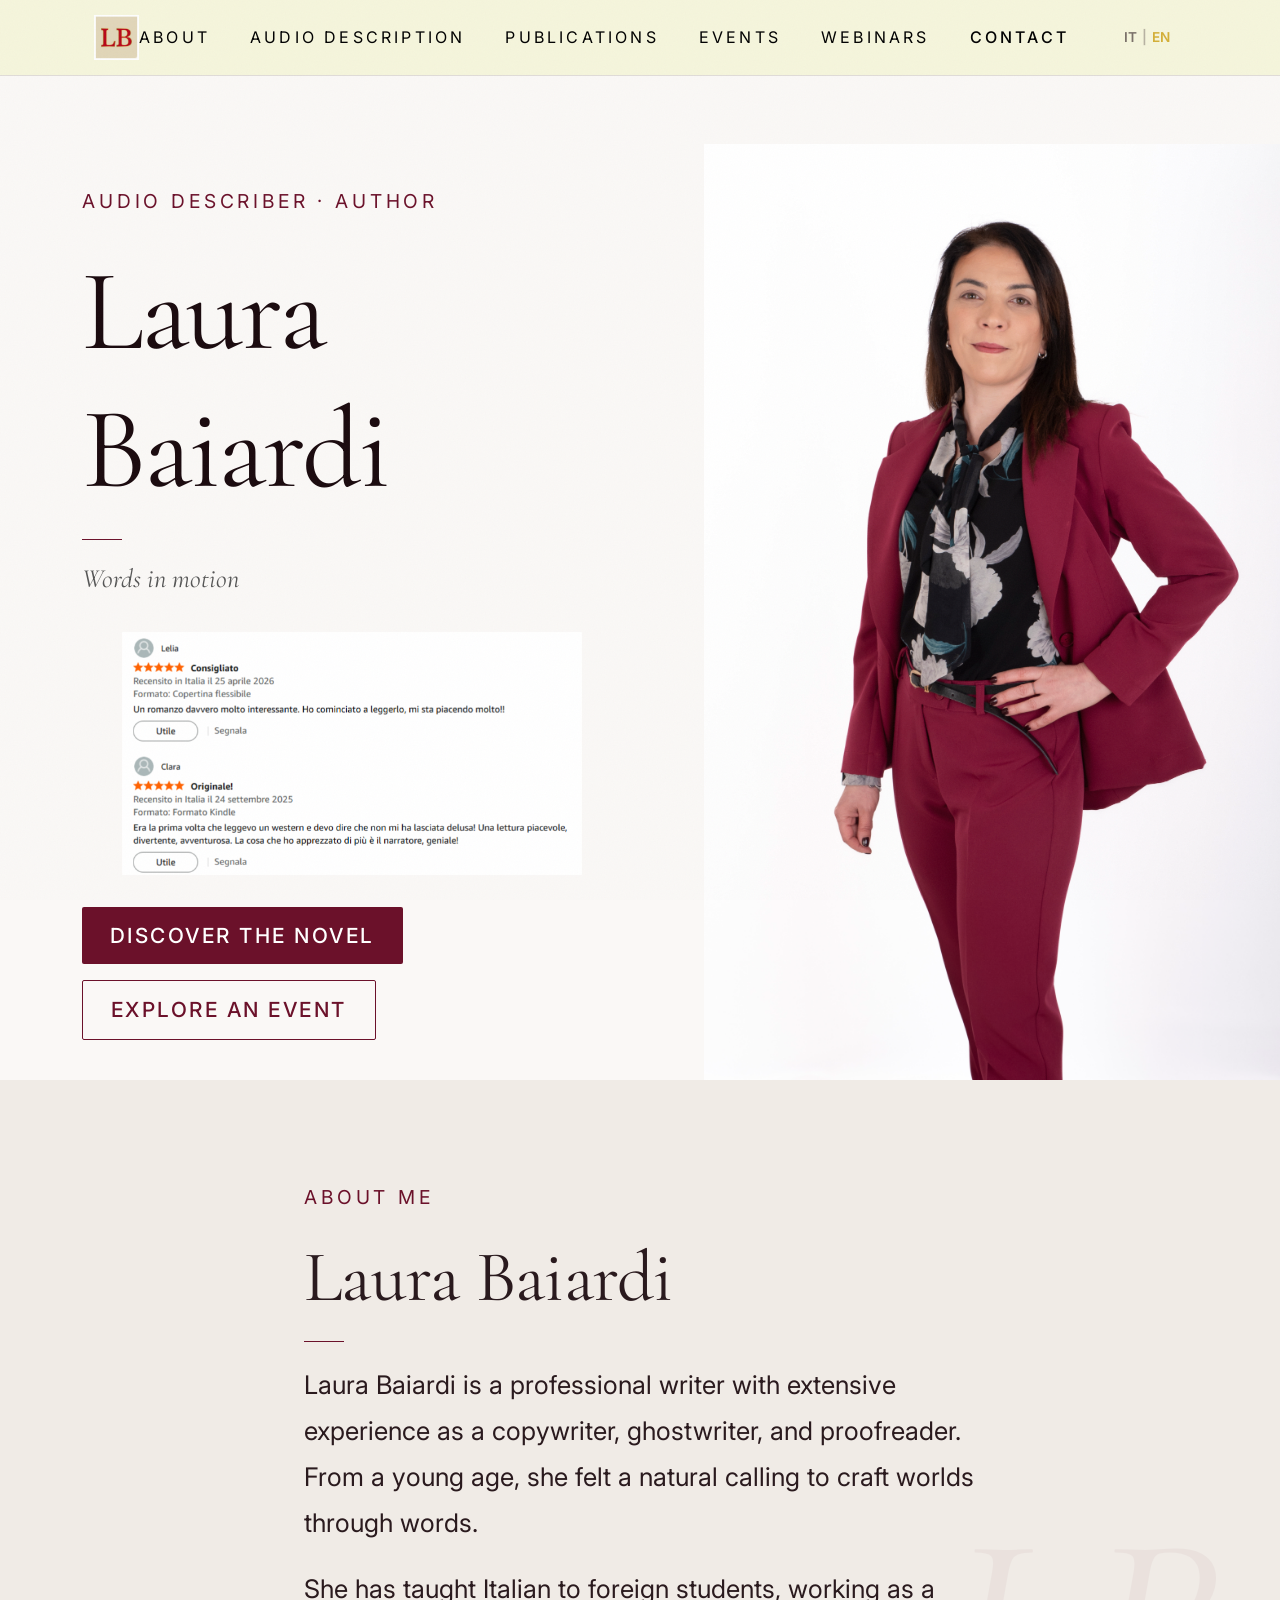
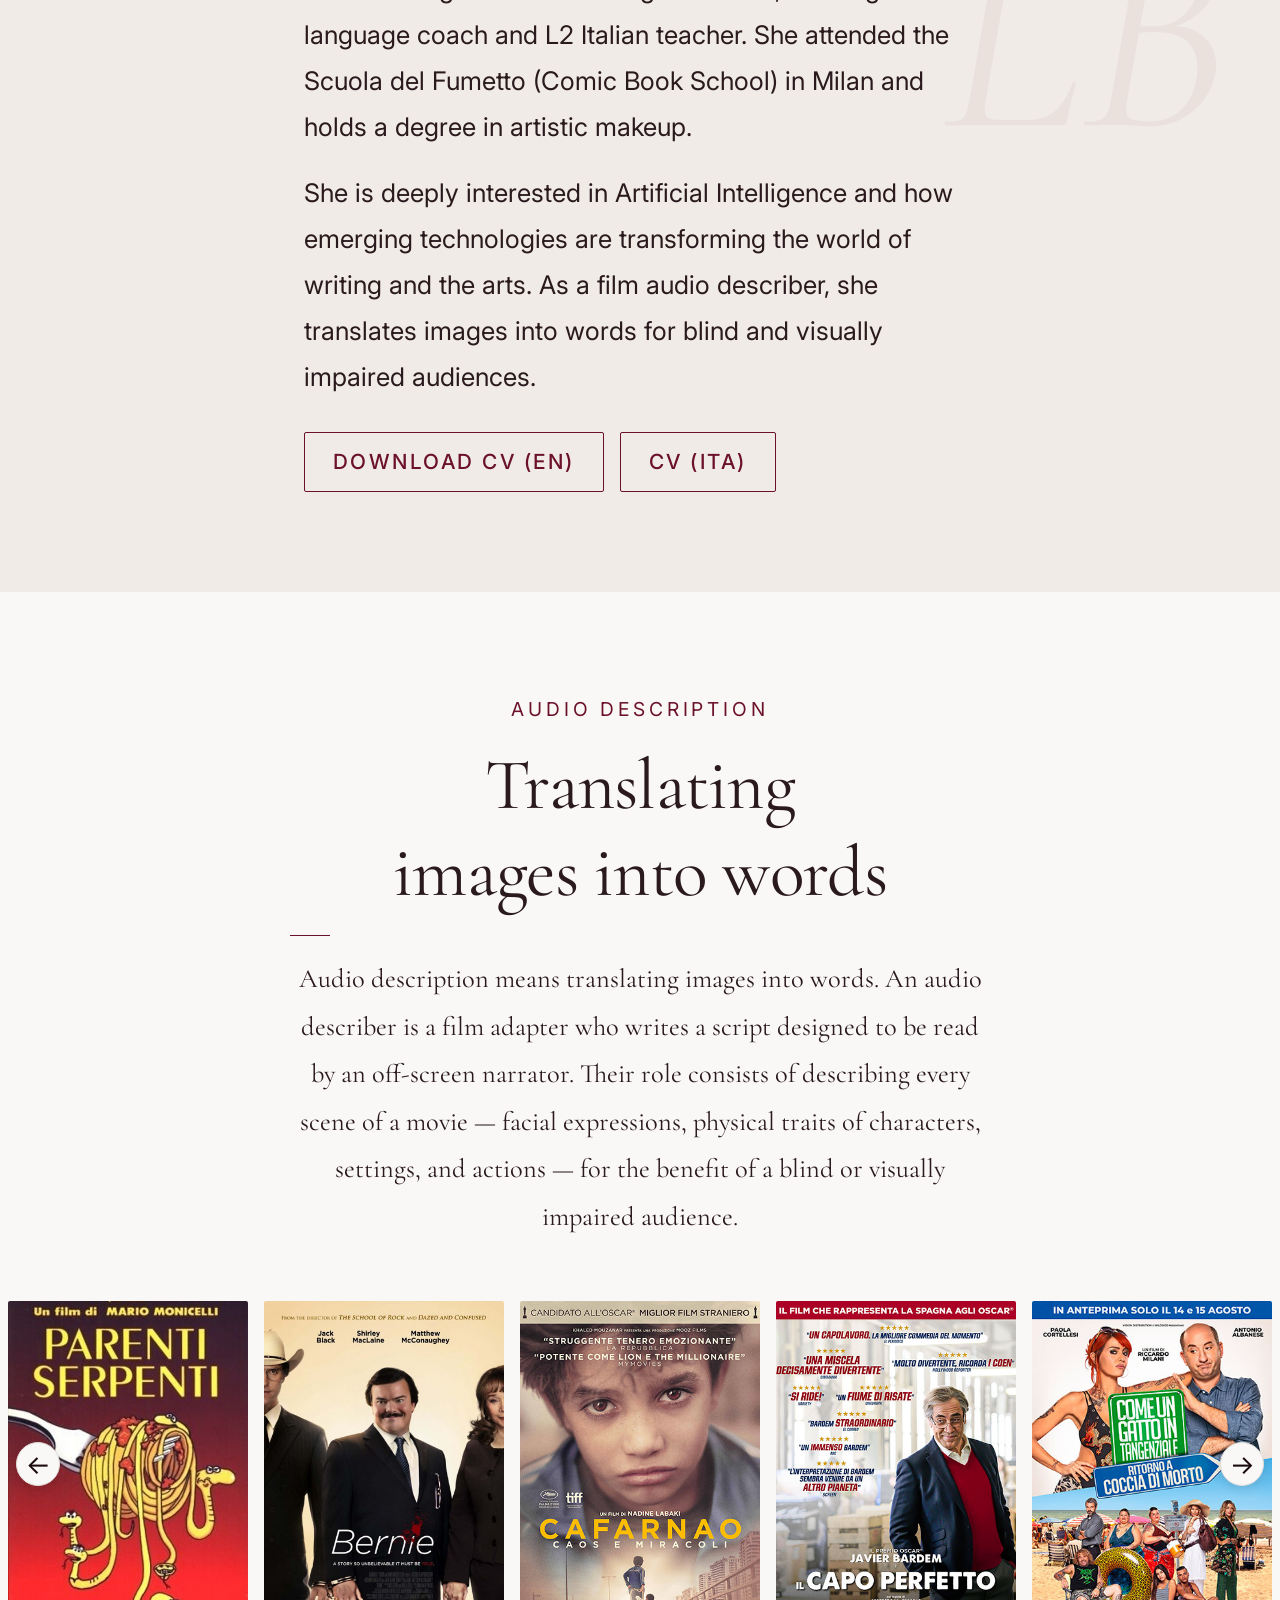
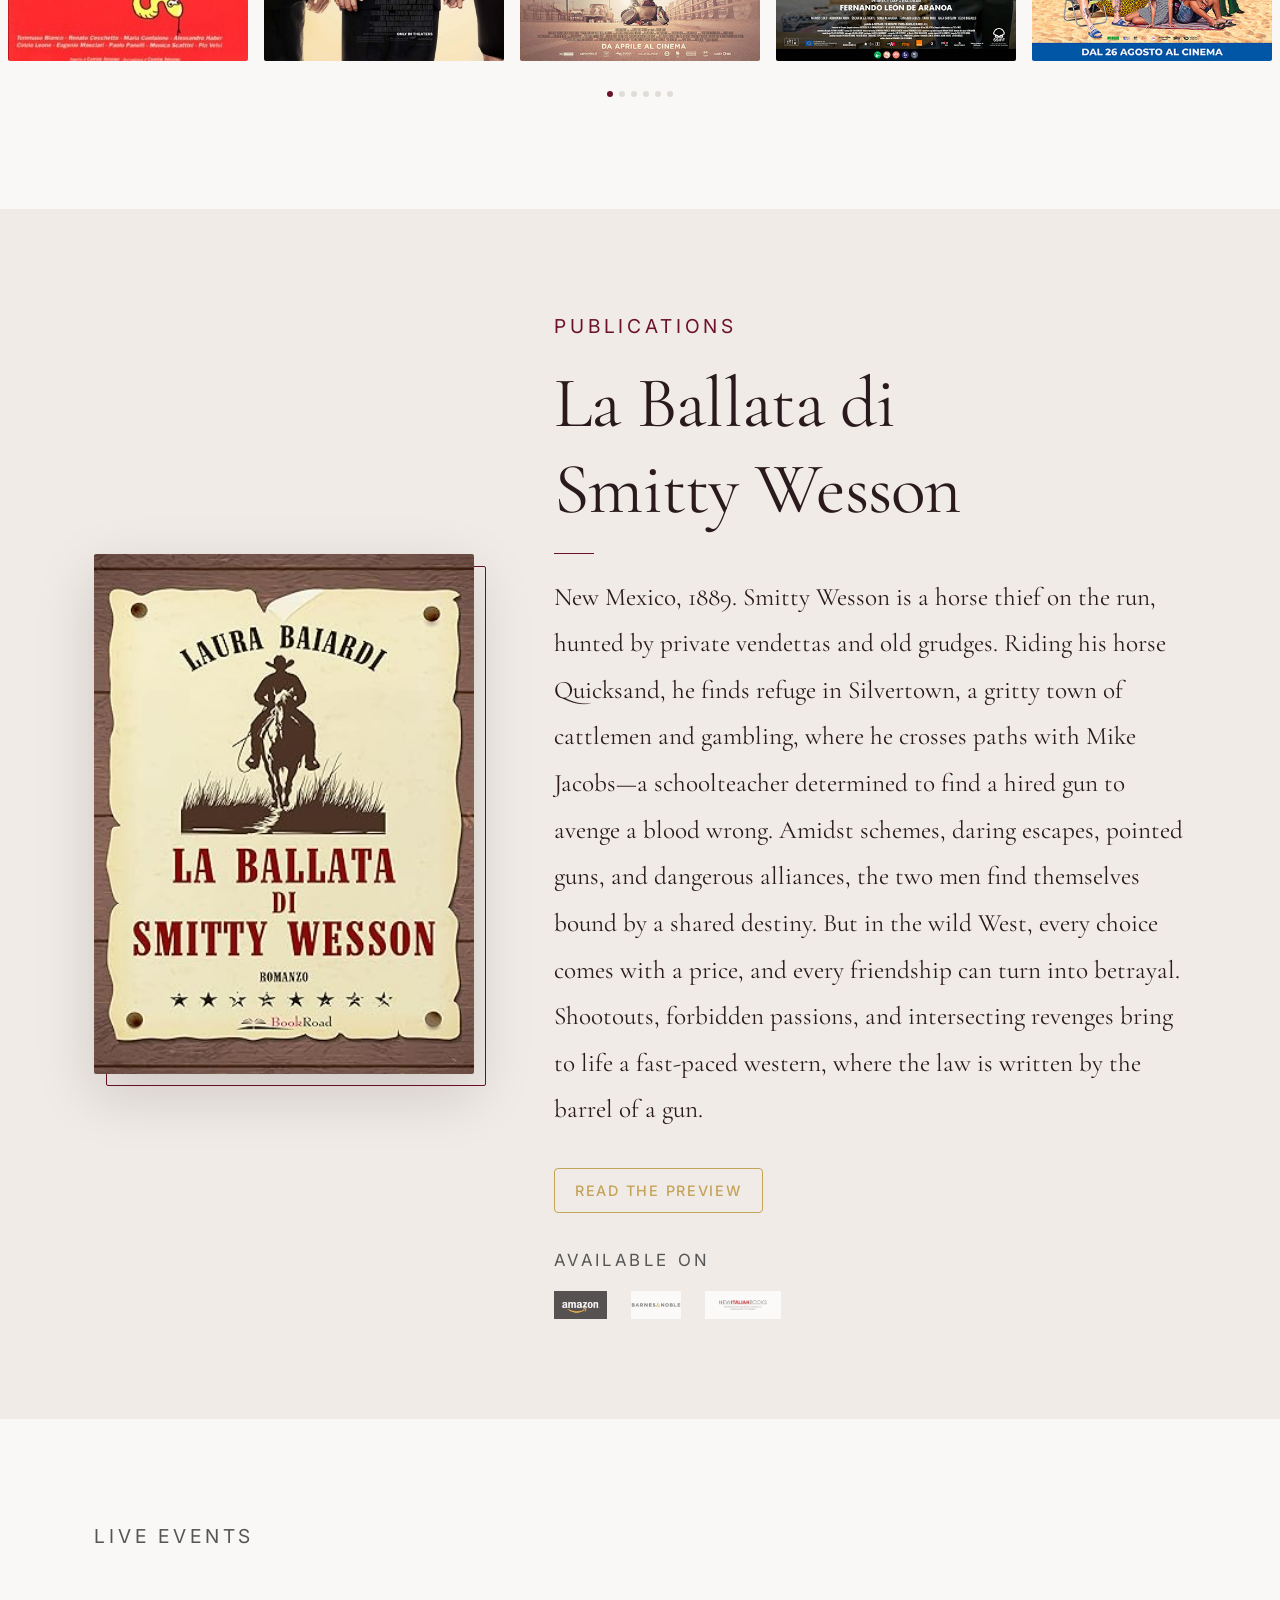
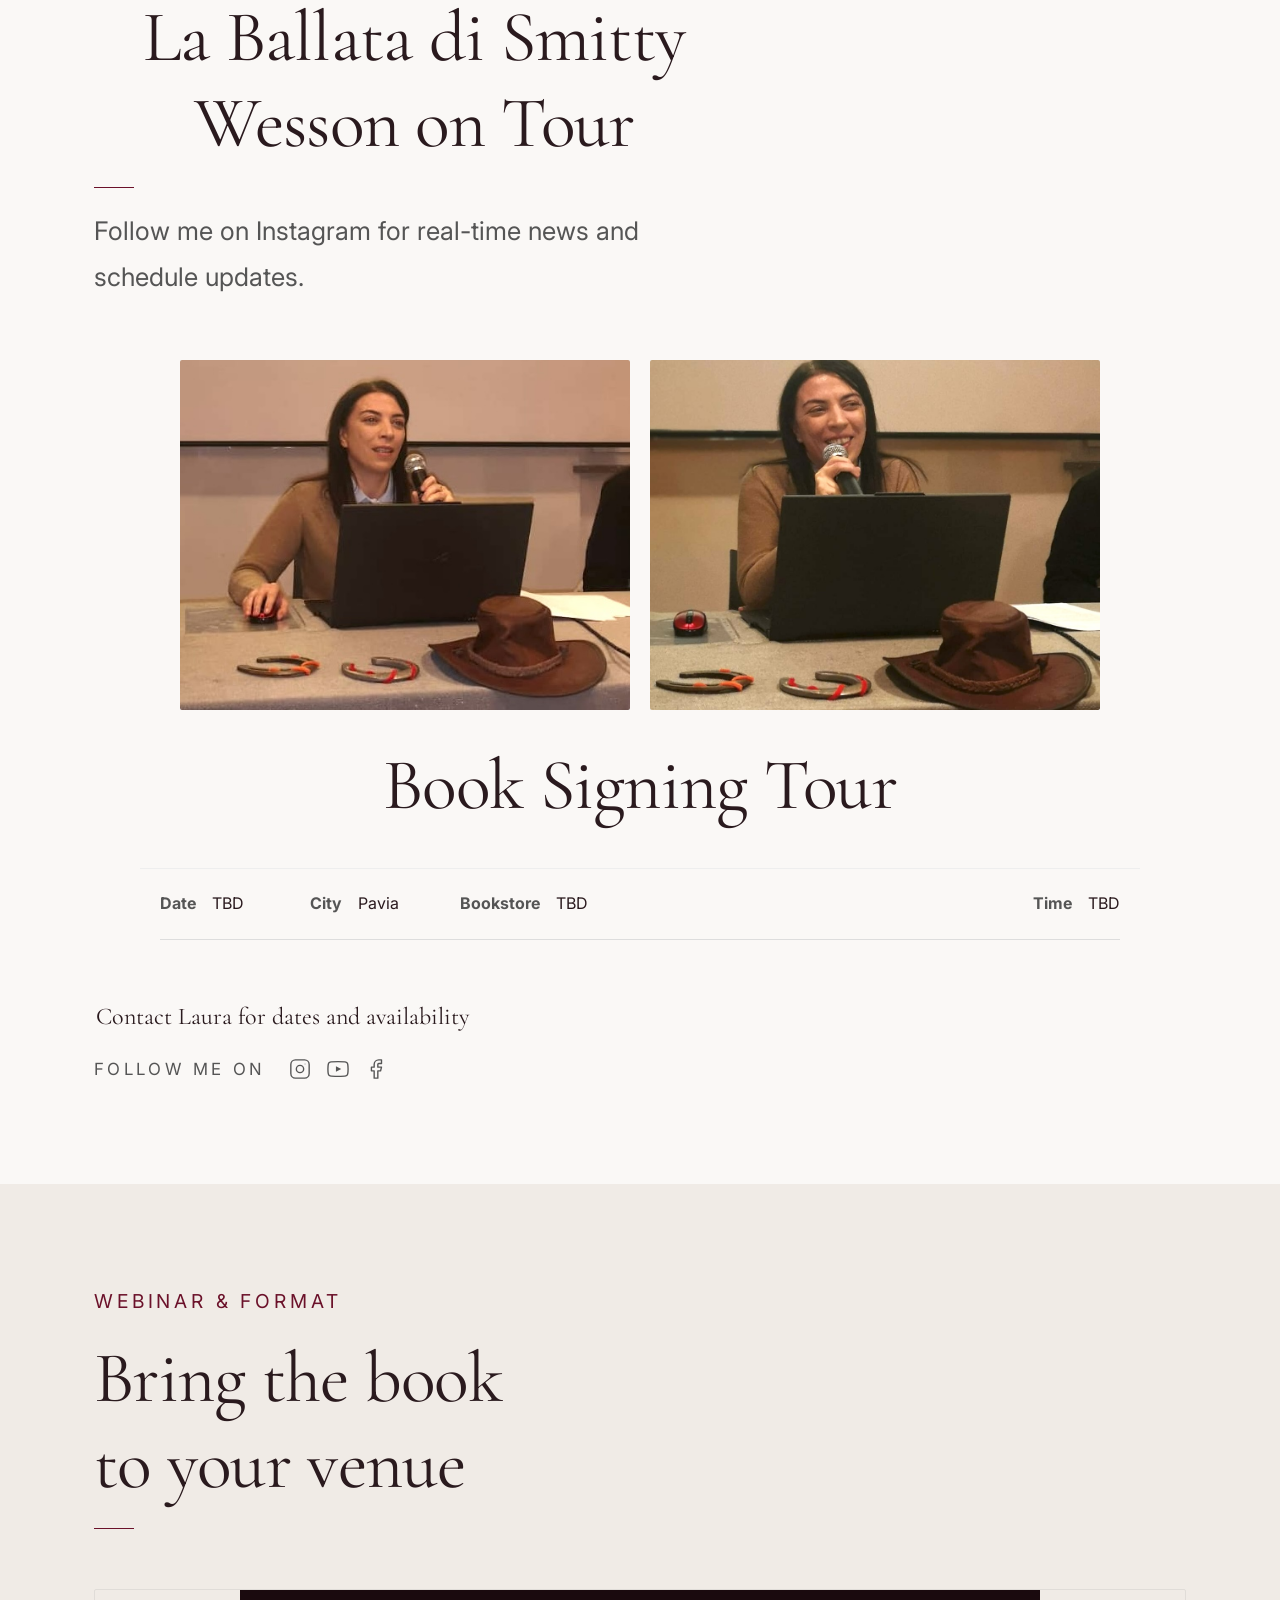
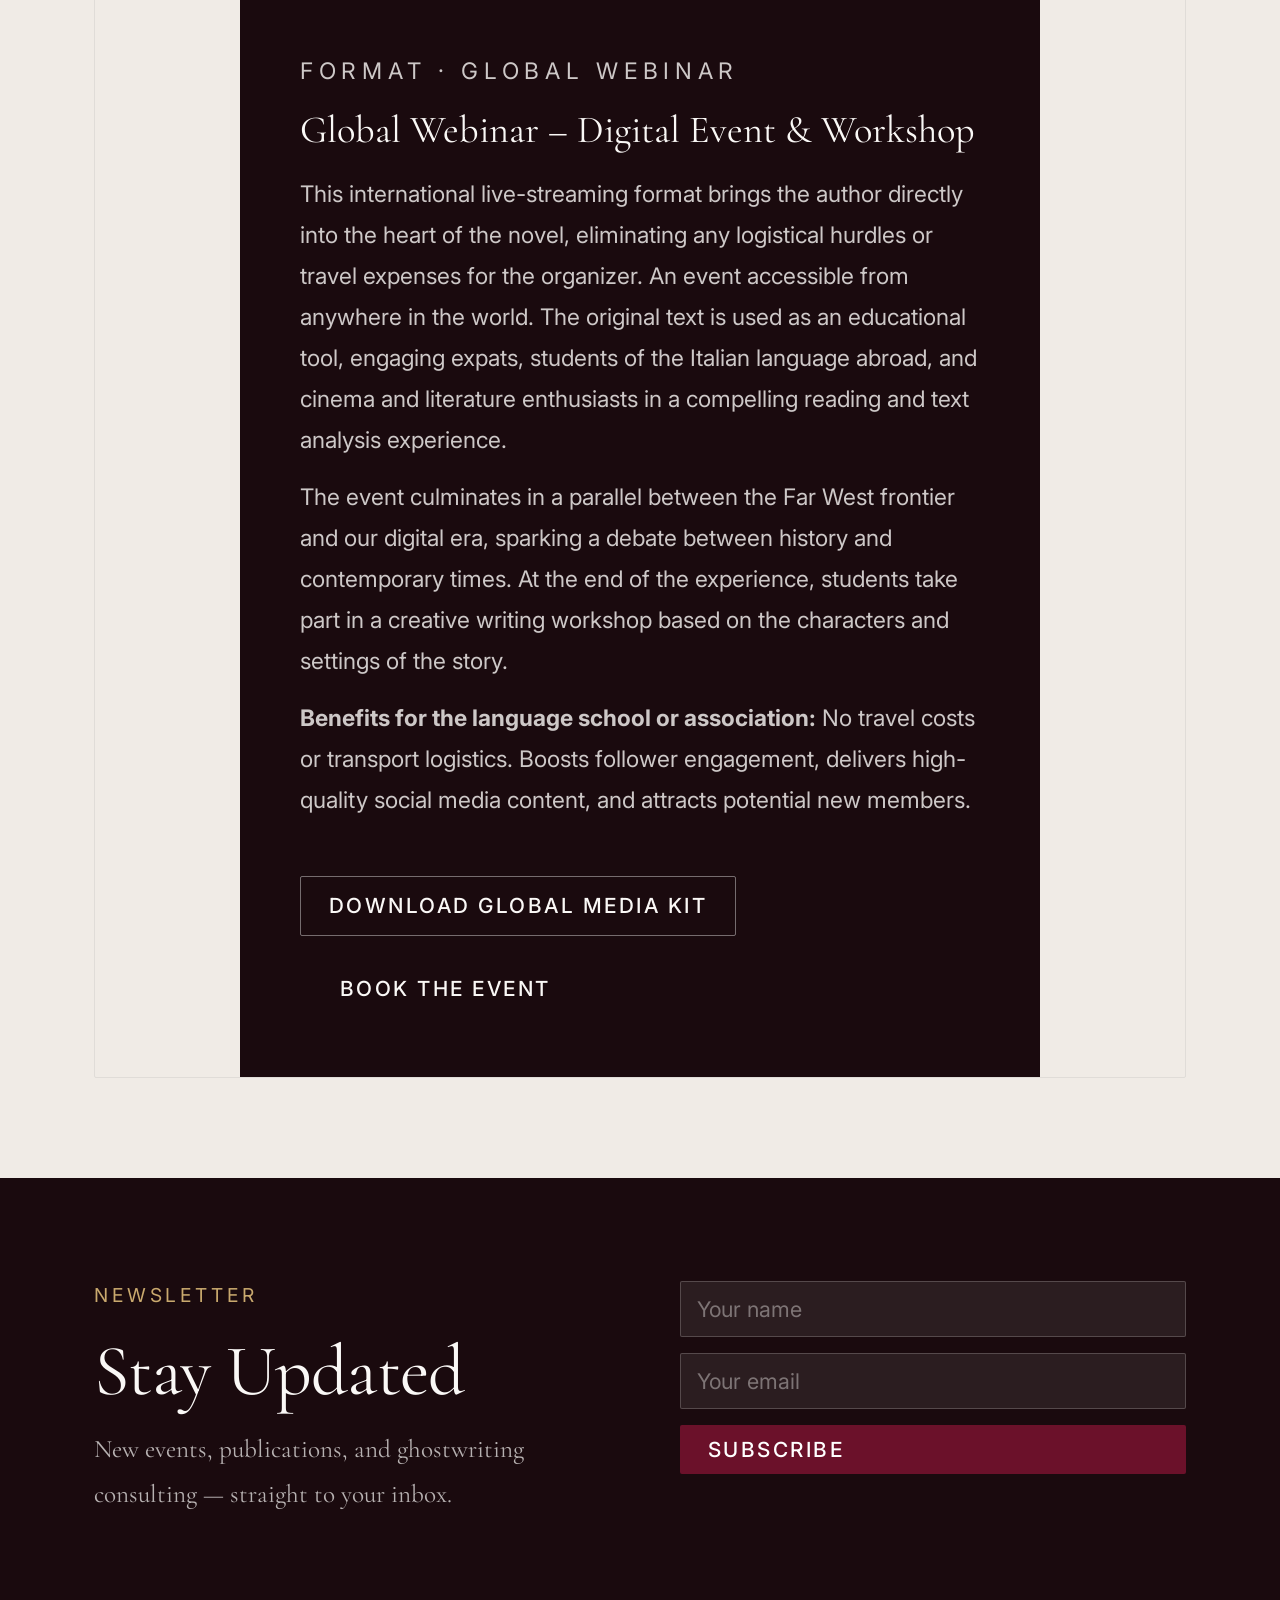
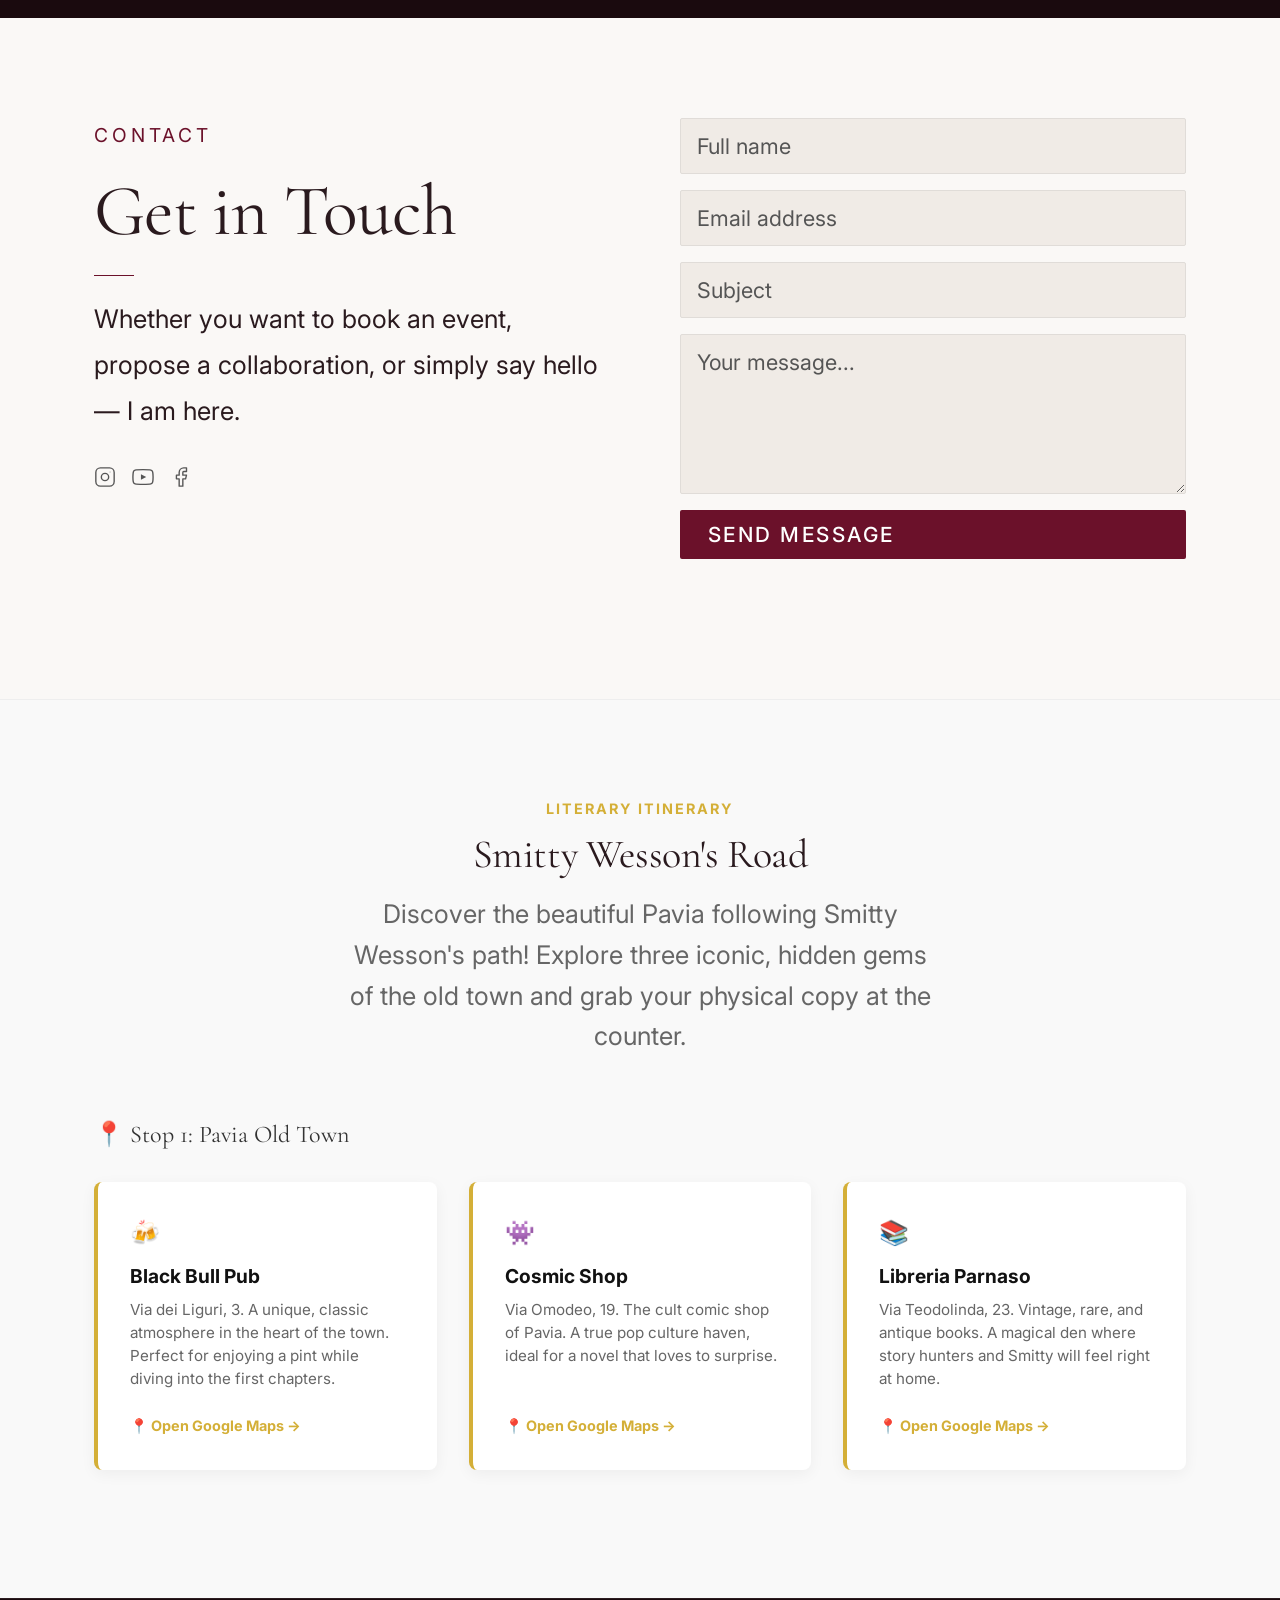
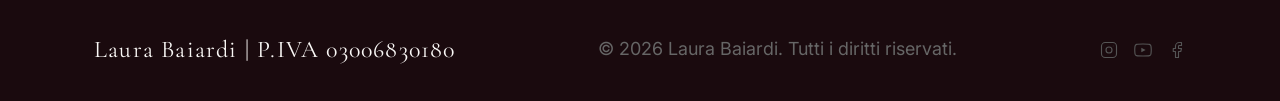
==== en/index.html @ aec712f7 "Update index.html" ====
<!DOCTYPE html>
<html lang="en">
<head>
  <meta charset="UTF-8">
  <meta name="viewport" content="width=device-width, initial-scale=1.0">
  <link rel="icon" type="image/png" href="../assets/images/nuova_favicon.png?v=9">
  <script defer src="https://cloud.umami.is/script.js" data-website-id="9b18f62e-2c84-4724-9e59-43e982ee296f"></script>

  <title>Laura Baiardi – Audio Describer · Author | laurabaiardi.com</title>
  <meta name="description" content="Laura Baiardi is a film audio describer and the author of the novel The Ballad of Smitty Wesson. Discover her work, live events, and webinars.">
  <meta name="keywords" content="Laura Baiardi, audiodescrittrice, audiodescrizione, La Ballata di Smitty Wesson, autrice italiana, eventi letterari, webinar audiodescrizione, copywriter">
  <link rel="canonical" href="https://www.laurabaiardi.com/en/">

  <meta property="og:title" content="Laura Baiardi – Audio Describer & Author">
  <meta property="og:description" content="Film audio describer and author of The Ballad of Smitty Wesson. Discover events, webinars, and publications.">
  <meta property="og:image" content="https://www.laurabaiardi.com/assets/images/foto-hero.jpg">
  <meta property="og:url" content="https://www.laurabaiardi.com/en/">
  <meta property="og:type" content="website">
  <meta property="og:locale" content="en_US">

  <meta name="twitter:card" content="summary_large_image">
  <meta name="twitter:title" content="Laura Baiardi – Audio Describer & Author">
  <meta name="twitter:description" content="Film audio describer and author of The Ballad of Smitty Wesson.">
  <meta name="twitter:image" content="https://www.laurabaiardi.com/assets/images/foto-hero.jpg">

  <script type="application/ld+json">
  {
    "@context": "https://schema.org",
    "@type": "Person",
    "name": "Laura Baiardi",
    "jobTitle": "Audio Describer & Author",
    "url": "https://www.laurabaiardi.com/en/",
    "sameAs": [
      "https://www.instagram.com/laurabaiardi.novels/",
      "https://www.youtube.com/@laurabaiardi.novels",
      "https://www.facebook.com/laurabaiardi.novels",
      "https://www.amazon.com/ballata-Smitty-Wesson-Laura-Baiardi/dp/8833222195/"
    ]
  }
  </script>

  <script type="application/ld+json">
  {
    "@context": "https://schema.org",
    "@type": "Book",
    "name": "La Ballata di Smitty Wesson",
    "author": { "@type": "Person", "name": "Laura Baiardi" },
    "isbn": "8833222195",
    "inLanguage": "it",
    "url": "https://www.amazon.com/ballata-Smitty-Wesson-Laura-Baiardi/dp/8833222195/"
  }
  </script>

  <link rel="preconnect" href="https://fonts.googleapis.com">
  <link rel="preconnect" href="https://fonts.gstatic.com" crossorigin>
  <link href="https://fonts.googleapis.com/css2?family=Cormorant+Garamond:ital,wght@0,300;0,400;0,600;1,300;1,400&family=Inter:wght@300;400;500;600&display=swap" rel="stylesheet">

  <link rel="stylesheet" href="../style.css">
</head>
<body>

  <a href="#hero" class="skip-link">Skip to main content</a>

 <nav class="nav" id="nav">
  <div class="container nav__inner">
    <a href="#hero" class="nav__logo">
      <img src="../assets/images/LB.png" alt="Logo LB" class="nav__logo-img">
    </a>
    
    <ul class="nav__links" id="navLinks">
      <li><a href="#chi-sono" class="nav__link">About</a></li>
      <li><a href="#audiodescrizioni" class="nav__link">Audio Description</a></li>
      <li><a href="#pubblicazioni" class="nav__link">Publications</a></li>
      <li><a href="#eventi" class="nav__link">Events</a></li>
      <li><a href="#webinar" class="nav__link">Webinars</a></li>
      <li><a href="#contatti" class="nav__link nav__link--cta">Contact</a></li>
    </ul>

    <div class="nav__lang-switcher" style="display: inline-flex; align-items: center; gap: 0.3rem; margin-left: auto; margin-right: 1rem; font-size: 0.85rem; font-weight: 600; font-family: inherit;">
      <a href="../index.html" style="text-decoration: none; color: currentColor; opacity: 0.6;">IT</a>
      <span style="opacity: 0.3; color: currentColor;">|</span>
      <a href="#" style="text-decoration: none; color: #d4af37; pointer-events: none;">EN</a>
    </div>

    <button class="nav__hamburger" id="hamburger" aria-label="Menu" aria-expanded="false">
      <span></span><span></span><span></span>
    </button>
  </div>
</nav>

<div class="nav-overlay" id="navOverlay">
  <button class="nav-overlay__close" id="navClose" aria-label="Close menu">✕</button>
  <ul class="nav-overlay__links">
    <li><a href="#chi-sono" class="nav-overlay__link">About</a></li>
    <li><a href="#audiodescrizioni" class="nav-overlay__link">Audio Description</a></li>
    <li><a href="#pubblicazioni" class="nav-overlay__link">Publications</a></li>
    <li><a href="#eventi" class="nav-overlay__link">Events</a></li>
    <li><a href="#webinar" class="nav-overlay__link">Webinars</a></li>
    <li><a href="#contatti" class="nav-overlay__link">Contact</a></li>
  </ul>
</div>

<section class="hero" id="hero">
  <div class="hero__content">
    <p class="section-label">Audio Describer · Author</p>
    <h1 class="hero__name">Laura<br>Baiardi</h1>
    <div class="divider"></div>
    <p class="hero__tagline"><em>Words in motion</em></p>
    <div class="hero__reviews">
      <a href="https://www.amazon.com/ballata-Smitty-Wesson-Laura-Baiardi/dp/8833222195/#customerReviews"
         target="_blank" rel="noopener" class="hero__reviews-link">
       <img src="../assets/images/recensioni.png"
             alt="5-star Amazon reviews for The Ballad of Smitty Wesson"
             class="hero__reviews-img"
             width="460">
      </a>
    </div>
    <div class="hero__actions">
  <a href="#pubblicazioni" class="btn btn--primary">Discover the novel</a>
  <a href="#webinar" class="btn btn--outline">Explore an event</a>
</div>
</div>
<div class="hero__image-wrap">
  <img src="../assets/images/foto-hero.jpg"
       alt="Laura Baiardi, audio describer and author"
       class="hero__image"
       fetchpriority="high"
       width="800" height="1000">
</div>
</section>
  <section class="section section--alt chi-sono" id="chi-sono">
  <div class="container chi-sono__inner">
    <div class="chi-sono__text">
      <p class="section-label">About Me</p>
      <h2>Laura Baiardi</h2>
      <div class="divider"></div>
      <p>Laura Baiardi is a professional writer with extensive experience as a copywriter, ghostwriter, and proofreader. From a young age, she felt a natural calling to craft worlds through words.</p>
      <p>She has taught Italian to foreign students, working as a language coach and L2 Italian teacher. She attended the Scuola del Fumetto (Comic Book School) in Milan and holds a degree in artistic makeup.</p>
      <p>She is deeply interested in Artificial Intelligence and how emerging technologies are transforming the world of writing and the arts. As a film audio describer, she translates images into words for blind and visually impaired audiences.</p>
      <div class="chi-sono__actions">
        <a href="../assets/pdf/cv-eng.pdf" target="_blank" class="btn btn--outline" data-umami-event="download-cv-eng">Download CV (EN)</a>
        <a href="../assets/pdf/cv-ita.pdf" target="_blank" class="btn btn--outline" data-umami-event="download-cv">CV (ITA)</a>
      </div>
    </div>
  </div>
</section>
  <section class="section audiodescrizioni" id="audiodescrizioni">
  <div class="container">
    <div class="audiodescrizioni__intro">
      <p class="section-label">Audio Description</p>
      <h2>Translating images into words</h2>
      <div class="divider"></div>
      <p class="audiodescrizioni__def">Audio description means translating images into words. An audio describer is a film adapter who writes a script designed to be read by an off-screen narrator. Their role consists of describing every scene of a movie — facial expressions, physical traits of characters, settings, and actions — for the benefit of a blind or visually impaired audience.</p>
    </div>
  </div>
  <div class="carousel" id="carouselPosters" data-carousel="posters">
    <div class="carousel__track-wrap">
      <div class="carousel__track">
        <div class="carousel__item"><img src="../assets/images/posters/poster-01.jpg" alt="Movie poster 1" loading="lazy"></div>
        <div class="carousel__item"><img src="../assets/images/posters/poster-02.jpg" alt="Movie poster 2" loading="lazy"></div>
        <div class="carousel__item"><img src="../assets/images/posters/poster-03.jpg" alt="Movie poster 3" loading="lazy"></div>
        <div class="carousel__item"><img src="../assets/images/posters/poster-04.jpg" alt="Movie poster 4" loading="lazy"></div>
        <div class="carousel__item"><img src="../assets/images/posters/poster-05.jpg" alt="Movie poster 5" loading="lazy"></div>
        <div class="carousel__item"><img src="../assets/images/posters/poster-06.jpg" alt="Movie poster 6" loading="lazy"></div>
        <div class="carousel__item"><img src="../assets/images/posters/poster-07.jpg" alt="Movie poster 7" loading="lazy"></div>
        <div class="carousel__item"><img src="../assets/images/posters/poster-08.jpg" alt="Movie poster 8" loading="lazy"></div>
        <div class="carousel__item"><img src="../assets/images/posters/poster-09.jpg" alt="Movie poster 9" loading="lazy"></div>
        <div class="carousel__item"><img src="../assets/images/posters/poster-10.jpg" alt="Movie poster 10" loading="lazy"></div>
        <div class="carousel__item"><img src="../assets/images/posters/poster-11.jpg" alt="Movie poster 11" loading="lazy"></div>
        <div class="carousel__item"><img src="../assets/images/posters/poster-12.jpg" alt="Movie poster 12" loading="lazy"></div>
        <div class="carousel__item"><img src="../assets/images/posters/poster-13.jpg" alt="Movie poster 13" loading="lazy"></div>
        <div class="carousel__item"><img src="../assets/images/posters/poster-14.jpg" alt="Movie poster 14" loading="lazy"></div>
        <div class="carousel__item"><img src="../assets/images/posters/poster-15.jpg" alt="Movie poster 15" loading="lazy"></div>
        <div class="carousel__item"><img src="../assets/images/posters/poster-16.jpg" alt="Movie poster 16" loading="lazy"></div>
        <div class="carousel__item"><img src="../assets/images/posters/poster-17.jpg" alt="Movie poster 17" loading="lazy"></div>
        <div class="carousel__item"><img src="../assets/images/posters/poster-18.jpg" alt="Movie poster 18" loading="lazy"></div>
        <div class="carousel__item"><img src="../assets/images/posters/poster-19.jpg" alt="Movie poster 19" loading="lazy"></div>
        <div class="carousel__item"><img src="../assets/images/posters/poster-20.jpg" alt="Movie poster 20" loading="lazy"></div>
        <div class="carousel__item"><img src="../assets/images/posters/poster-21.jpg" alt="Movie poster 21" loading="lazy"></div>
        <div class="carousel__item"><img src="../assets/images/posters/poster-22.jpg" alt="Movie poster 22" loading="lazy"></div>
        <div class="carousel__item"><img src="../assets/images/posters/poster-23.jpg" alt="Movie poster 23" loading="lazy"></div>
        <div class="carousel__item"><img src="../assets/images/posters/poster-24.jpg" alt="Movie poster 24" loading="lazy"></div>
        <div class="carousel__item"><img src="../assets/images/posters/poster-25.jpg" alt="Movie poster 25" loading="lazy"></div>
        <div class="carousel__item"><img src="../assets/images/posters/poster-26.jpg" alt="Movie poster 26" loading="lazy"></div>
        <div class="carousel__item"><img src="../assets/images/posters/poster-27.jpg" alt="Movie poster 27" loading="lazy"></div>
      </div>
    </div>
    <button class="carousel__btn carousel__btn--prev" aria-label="Previous">&#8592;</button>
    <button class="carousel__btn carousel__btn--next" aria-label="Next">&#8594;</button>
    <div class="carousel__dots" id="dotsPoster"></div>
  </div>
</section>
  <section class="section section--alt pubblicazioni" id="pubblicazioni">
  <div class="container pubblicazioni__inner">
    <div class="pubblicazioni__cover">
      <img src="../assets/images/copertina.jpg"
           alt="Book cover of the novel La Ballata di Smitty Wesson by Laura Baiardi"
           loading="lazy"
           width="380" height="520">
    </div>
    <div class="pubblicazioni__text">
      <p class="section-label">Publications</p>
      <h2>La Ballata di Smitty Wesson</h2>
      <div class="divider"></div>
      <p class="pubblicazioni__sinossi">New Mexico, 1889. Smitty Wesson is a horse thief on the run, hunted by private vendettas and old grudges. Riding his horse Quicksand, he finds refuge in Silvertown, a gritty town of cattlemen and gambling, where he crosses paths with Mike Jacobs—a schoolteacher determined to find a hired gun to avenge a blood wrong.
Amidst schemes, daring escapes, pointed guns, and dangerous alliances, the two men find themselves bound by a shared destiny. But in the wild West, every choice comes with a price, and every friendship can turn into betrayal.
Shootouts, forbidden passions, and intersecting revenges bring to life a fast-paced western, where the law is written by the barrel of a gun.</p>
      
      <a href="https://www.google.it/books/edition/La_ballata_di_Smitty_Wesson/XpFuEQAAQBAJ?hl=it&gbpv=1" target="_blank" class="btn btn--secondary" data-umami-event="click-anteprima-google">Read the preview</a>
      <div class="pubblicazioni__links">
        <p class="pubblicazioni__links-label">Available on</p>
        <div class="pubblicazioni__logos">
          <a href="https://www.amazon.com/s?k=La+Ballata+di+Smitty+Wesson+Laura+Baiardi" target="_blank" rel="noopener" aria-label="Buy on Amazon" data-umami-event="click-acquisto-amazon">
            <img src="../assets/images/logo-amazon.webp" alt="Amazon" width="90" height="30">
          </a>
          <a href="https://www.barnesandnoble.com/w/la-ballata-di-smitty-wesson-laura-baiardi/1147813923?ean=9788833227290"
             target="_blank" rel="noopener" aria-label="Buy on Barnes &amp; Noble">
            <img src="../assets/images/logo-bn.png" alt="Barnes &amp; Noble" width="90" height="30">
          </a>
          <a href="https://www.newitalianbooks.it/la-ballata-di-smitty-wesson/"
             target="_blank" rel="noopener" aria-label="View on New Italian Books">
            <img src="../assets/images/logo-nib.png" alt="New Italian Books" width="90" height="30">
          </a>
        </div>
      </div>
    </div>
  </div>
</section>
  <section class="section eventi" id="eventi">
  <div class="container">
    <div class="eventi__header">
      <p class="section-label">Live Events</p>
      <h2>La Ballata di Smitty Wesson on Tour</h2>
      <div class="divider"></div>
      <p>Follow me on Instagram for real-time news and schedule updates.</p>
    </div>
  </div>
  
  <div class="eventi__gallery">
    <img src="../assets/images/eventi/evento-02-new.jpg" alt="Laura Baiardi live event" loading="lazy">
    <img src="../assets/images/eventi/evento-03-new.jpg" alt="Laura Baiardi live event" loading="lazy">
  </div>

  <div class="container">
    <h2 class="section__title" style="text-align: center; margin-top: 2rem;">Book Signing Tour</h2>
    
    <div class="calendario-tour">
      <div class="tour-row">
        <div data-label="Date">TBD</div>
        <div data-label="City">Pavia</div>
        <div data-label="Bookstore">TBD</div>
        <div data-label="Time">TBD</div>
      </div>
    </div>

    <table class="eventi__table">
      <tbody>
        <tr>
          <td>Contact Laura for dates and availability</td>
        </tr>
      </tbody>
    </table>
    
    <div class="eventi__social">
      <p class="eventi__social-label">Follow me on</p>
      <div class="eventi__social-links">
        <a href="https://www.instagram.com/laurabaiardi.novels/" target="_blank" rel="noopener" aria-label="Instagram" class="social-icon">
          <svg width="22" height="22" viewBox="0 0 24 24" fill="none" stroke="currentColor" stroke-width="1.5" stroke-linecap="round" stroke-linejoin="round"><rect x="2" y="2" width="20" height="20" rx="5"/><circle cx="12" cy="12" r="4"/><circle cx="17.5" cy="6.5" r="0.5" fill="currentColor" stroke="none"/></svg>
        </a>
        <a href="https://www.youtube.com/@laurabaiardi.novels" target="_blank" rel="noopener" aria-label="YouTube" class="social-icon">
          <svg width="22" height="22" viewBox="0 0 24 24" fill="none" stroke="currentColor" stroke-width="1.5" stroke-linecap="round" stroke-linejoin="round"><path d="M22.54 6.42a2.78 2.78 0 0 0-1.95-1.96C18.88 4 12 4 12 4s-6.88 0-8.59.46a2.78 2.78 0 0 0-1.95 1.96A29 29 0 0 0 1 12a29 29 0 0 0 .46 5.58 2.78 2.78 0 0 0 1.95 1.95C5.12 20 12 20 12 20s6.88 0 8.59-.47a2.78 2.78 0 0 0 1.95-1.95A29 29 0 0 0 23 12a29 29 0 0 0-.46-5.58z"/><polygon points="9.75 15.02 15.5 12 9.75 8.98 9.75 15.02" fill="currentColor" stroke="none"/></svg>
        </a>
        <a href="https://www.facebook.com/laurabaiardi.novels" target="_blank" rel="noopener" aria-label="Facebook" class="social-icon">
          <svg width="22" height="22" viewBox="0 0 24 24" fill="none" stroke="currentColor" stroke-width="1.5" stroke-linecap="round" stroke-linejoin="round"><path d="M18 2h-3a5 5 0 0 0-5 5v3H7v4h3v8h4v-8h3l1-4h-4V7a1 1 0 0 1 1-1h3z"/></svg>
        </a>
      </div>
    </div>
  </div>
</section>
  <section class="section section--alt webinar" id="webinar">
  <div class="container">
    <div class="webinar__header">
      <p class="section-label">Webinar &amp; Format</p>
      <h2>Bring the book to your venue</h2>
      <div class="divider"></div>
    </div>
    <div class="webinar__cards">
      <div class="webinar__card webinar__card--dark" style="grid-column: 1 / -1; max-width: 800px; margin: 0 auto;">
        <p class="webinar__card-label webinar__card-label--light">Format · Global Webinar</p>
        <h3>Global Webinar – Digital Event & Workshop</h3>
        <p lang="en">This international live-streaming format brings the author directly into the heart of the novel, eliminating any logistical hurdles or travel expenses for the organizer. An event accessible from anywhere in the world. The original text is used as an educational tool, engaging expats, students of the Italian language abroad, and cinema and literature enthusiasts in a compelling reading and text analysis experience.</p>
        <p lang="en">The event culminates in a parallel between the Far West frontier and our digital era, sparking a debate between history and contemporary times. At the end of the experience, students take part in a creative writing workshop based on the characters and settings of the story.</p>
        <p lang="en"><strong>Benefits for the language school or association:</strong> No travel costs or transport logistics. Boosts follower engagement, delivers high-quality social media content, and attracts potential new members.</p>
        
        <div class="chi-sono__actions" style="margin-top: 2rem;">
          <a href="../assets/pdf/MediaKitFormatGlobal_LaBallatadiSmittyWesson2026.pdf" target="_blank" class="btn btn--outline-light" data-umami-event="download-mediakit-global">Download Global Media Kit</a>
          <a href="#contatti" class="btn btn--webinar">Book the Event</a>
        </div>
      </div>
    </div>
  </div>
</section>
  <section class="section section--dark newsletter" id="newsletter">
  <div class="container newsletter__inner">
    <div class="newsletter__text">
      <p class="section-label section-label--light">Newsletter</p>
      <h2 class="newsletter__title">Stay Updated</h2>
      <p class="newsletter__desc">New events, publications, and ghostwriting consulting — straight to your inbox.</p>
    </div>
    <form class="newsletter__form" action="https://formspree.io/f/mlgzoqdy" method="POST" id="formNewsletter">
      <input type="text" name="name" placeholder="Your name" required class="form-input">
      <input type="email" name="email" placeholder="Your email" required class="form-input">
      <input type="hidden" name="_subject" value="English Newsletter Subscription - laurabaiardi.com">
      <button type="submit" class="btn btn--primary">Subscribe</button>
      <p class="form-feedback" id="feedbackNewsletter"></p>
    </form>
  </div>
</section>
  <section class="section contatti" id="contatti">
  <div class="container contatti__inner">
    <div class="contatti__text">
      <p class="section-label">Contact</p>
      <h2>Get in Touch</h2>
      <div class="divider"></div>
      <p>Whether you want to book an event, propose a collaboration, or simply say hello — I am here.</p>
      <div class="contatti__social">
        <a href="https://www.instagram.com/laurabaiardi.novels/" target="_blank" rel="noopener" class="social-icon" aria-label="Instagram">
          <svg width="22" height="22" viewBox="0 0 24 24" fill="none" stroke="currentColor" stroke-width="1.5" stroke-linecap="round" stroke-linejoin="round"><rect x="2" y="2" width="20" height="20" rx="5"/><circle cx="12" cy="12" r="4"/><circle cx="17.5" cy="6.5" r="0.5" fill="currentColor" stroke="none"/></svg>
        </a>
        <a href="https://www.youtube.com/@laurabaiardi.novels" target="_blank" rel="noopener" class="social-icon" aria-label="YouTube">
          <svg width="22" height="22" viewBox="0 0 24 24" fill="none" stroke="currentColor" stroke-width="1.5" stroke-linecap="round" stroke-linejoin="round"><path d="M22.54 6.42a2.78 2.78 0 0 0-1.95-1.96C18.88 4 12 4 12 4s-6.88 0-8.59.46a2.78 2.78 0 0 0-1.95 1.96A29 29 0 0 0 1 12a29 29 0 0 0 .46 5.58 2.78 2.78 0 0 0 1.95 1.95C5.12 20 12 20 12 20s6.88 0 8.59-.47a2.78 2.78 0 0 0 1.95-1.95A29 29 0 0 0 23 12a29 29 0 0 0-.46-5.58z"/><polygon points="9.75 15.02 15.5 12 9.75 8.98 9.75 15.02" fill="currentColor" stroke="none"/></svg>
        </a>
        <a href="https://www.facebook.com/laurabaiardi.novels" target="_blank" rel="noopener" class="social-icon" aria-label="Facebook">
          <svg width="22" height="22" viewBox="0 0 24 24" fill="none" stroke="currentColor" stroke-width="1.5" stroke-linecap="round" stroke-linejoin="round"><path d="M18 2h-3a5 5 0 0 0-5 5v3H7v4h3v8h4v-8h3l1-4h-4V7a1 1 0 0 1 1-1h3z"/></svg>
        </a>
      </div>
    </div>
    <form class="contatti__form" action="https://formsubmit.co/ajax/3f1b21bf5306eb3780d849dab47ce49b" method="POST" id="formContatti">
      <input type="text" name="name" placeholder="Full name" required class="form-input">
      <input type="email" name="email" placeholder="Email address" required class="form-input">
      <input type="text" name="oggetto" placeholder="Subject" class="form-input">
      <textarea name="message" placeholder="Your message..." required rows="5" class="form-input form-textarea"></textarea>
      <input type="hidden" name="_subject" value="New Message from English Site - laurabaiardi.com">
      <button type="submit" class="btn btn--primary">Send Message</button>
      <p class="form-feedback" id="feedbackContatti"></p>
    </form>
  </div>
</section>
<section class="roadmap" id="roadmap" style="padding: 6rem 0; background-color: #f9f9f9; border-top: 1px solid #eee;">
  <div class="container">
    <div style="text-align: center; margin-bottom: 4rem;">
      <span style="color: #d4af37; text-transform: uppercase; letter-spacing: 2px; font-weight: bold; font-size: 0.9rem;">Literary Itinerary</span>
      <h2 style="font-size: 2.5rem; margin-top: 0.5rem; margin-bottom: 1rem;">Smitty Wesson's Road</h2>
      <p style="max-width: 600px; margin: 0 auto; color: #666; line-height: 1.6;">
        Discover the beautiful Pavia following Smitty Wesson's path! Explore three iconic, hidden gems of the old town and grab your physical copy at the counter.
      </p>
    </div>

    <div style="margin-bottom: 2rem;">
      <h3 style="font-size: 1.5rem; margin-bottom: 2rem; color: #333; display: flex; align-items: center; gap: 0.5rem;">
        📍 Stop 1: Pavia Old Town
      </h3>
      
      <div style="display: grid; grid-template-columns: repeat(auto-fit, minmax(280px, 1fr)); gap: 2rem;">
        
        <div style="background: white; padding: 2rem; border-radius: 8px; box-shadow: 0 4px 15px rgba(0,0,0,0.05); border-left: 4px solid #d4af37; display: flex; flex-direction: column; justify-content: space-between;">
          <div>
            <div style="font-size: 1.5rem; margin-bottom: 0.5rem;">🍻</div>
            <h4 style="font-size: 1.2rem; margin-bottom: 0.5rem; color: #111;">Black Bull Pub</h4>
            <p style="color: #666; font-size: 0.95rem; line-height: 1.5; margin-bottom: 1.5rem;">Via dei Liguri, 3. A unique, classic atmosphere in the heart of the town. Perfect for enjoying a pint while diving into the first chapters.</p>
          </div>
          <a href="https://maps.google.com/?q=Black+Bull+Pub+Pavia" target="_blank" rel="noopener" style="display: inline-block; text-decoration: none; color: #d4af37; font-weight: bold; font-size: 0.9rem;">📍 Open Google Maps →</a>
        </div>

        <div style="background: white; padding: 2rem; border-radius: 8px; box-shadow: 0 4px 15px rgba(0,0,0,0.05); border-left: 4px solid #d4af37; display: flex; flex-direction: column; justify-content: space-between;">
          <div>
            <div style="font-size: 1.5rem; margin-bottom: 0.5rem;">👾</div>
            <h4 style="font-size: 1.2rem; margin-bottom: 0.5rem; color: #111;">Cosmic Shop</h4>
            <p style="color: #666; font-size: 0.95rem; line-height: 1.5; margin-bottom: 1.5rem;">Via Omodeo, 19. The cult comic shop of Pavia. A true pop culture haven, ideal for a novel that loves to surprise.</p>
          </div>
          <a href="https://maps.google.com/?q=Cosmic+Shop+Pavia" target="_blank" rel="noopener" style="display: inline-block; text-decoration: none; color: #d4af37; font-weight: bold; font-size: 0.9rem;">📍 Open Google Maps →</a>
        </div>

        <div style="background: white; padding: 2rem; border-radius: 8px; box-shadow: 0 4px 15px rgba(0,0,0,0.05); border-left: 4px solid #d4af37; display: flex; flex-direction: column; justify-content: space-between;">
          <div>
            <div style="font-size: 1.5rem; margin-bottom: 0.5rem;">📚</div>
            <h4 style="font-size: 1.2rem; margin-bottom: 0.5rem; color: #111;">Libreria Parnaso</h4>
            <p style="color: #666; font-size: 0.95rem; line-height: 1.5; margin-bottom: 1.5rem;">Via Teodolinda, 23. Vintage, rare, and antique books. A magical den where story hunters and Smitty will feel right at home.</p>
          </div>
          <a href="https://maps.google.com/?q=Libreria+Parnaso+Pavia" target="_blank" rel="noopener" style="display: inline-block; text-decoration: none; color: #d4af37; font-weight: bold; font-size: 0.9rem;">📍 Open Google Maps →</a>
        </div>

      </div>
    </div>
  </div>
</section>
  
  <footer class="footer">
  <div class="container footer__inner">
    <span class="footer__name">Laura Baiardi | P.IVA 03006830180</span>
    <span class="footer__copy">© <span id="footerYear"></span> Laura Baiardi. Tutti i diritti riservati.</span>
    <div class="footer__social">
      <a href="https://www.instagram.com/laurabaiardi.novels/" target="_blank" rel="noopener" class="social-icon" aria-label="Instagram">
        <svg width="18" height="18" viewBox="0 0 24 24" fill="none" stroke="currentColor" stroke-width="1.5" stroke-linecap="round" stroke-linejoin="round"><rect x="2" y="2" width="20" height="20" rx="5"/><circle cx="12" cy="12" r="4"/><circle cx="17.5" cy="6.5" r="0.5" fill="currentColor" stroke="none"/></svg>
      </a>
      <a href="https://www.youtube.com/@laurabaiardi.novels" target="_blank" rel="noopener" class="social-icon" aria-label="YouTube">
        <svg width="18" height="18" viewBox="0 0 24 24" fill="none" stroke="currentColor" stroke-width="1.5" stroke-linecap="round" stroke-linejoin="round"><path d="M22.54 6.42a2.78 2.78 0 0 0-1.95-1.96C18.88 4 12 4 12 4s-6.88 0-8.59.46a2.78 2.78 0 0 0-1.95 1.96A29 29 0 0 0 1 12a29 29 0 0 0 .46 5.58 2.78 2.78 0 0 0 1.95 1.95C5.12 20 12 20 12 20s6.88 0 8.59-.47a2.78 2.78 0 0 0 1.95-1.95A29 29 0 0 0 23 12a29 29 0 0 0-.46-5.58z"/><polygon points="9.75 15.02 15.5 12 9.75 8.98 9.75 15.02" fill="currentColor" stroke="none"/></svg>
      </a>
      <a href="https://www.facebook.com/laurabaiardi.novels" target="_blank" rel="noopener" class="social-icon" aria-label="Facebook">
        <svg width="18" height="18" viewBox="0 0 24 24" fill="none" stroke="currentColor" stroke-width="1.5" stroke-linecap="round" stroke-linejoin="round"><path d="M18 2h-3a5 5 0 0 0-5 5v3H7v4h3v8h4v-8h3l1-4h-4V7a1 1 0 0 1 1-1h3z"/></svg>
      </a>
    </div>
  </div>
</footer>

 <script src="../script.js"></script>
</body>
</html>
---- style.css ----
/* ─── Custom Properties ─── */
:root {
  --bg: #faf8f6;
  --bg-alt: #f0ebe6;
  --dark: #1a0a0e;
  --accent: #6b112a;
  --gold: #c9a96e;
  --muted: #555;
  --border: #e0dcd8;
  --text: #2a1a1e;

  --font-serif: 'Cormorant Garamond', Georgia, serif;
  --font-sans: 'Inter', system-ui, sans-serif;

  --nav-h: 64px;
  --container: 1140px;
  --section-py: 100px;
  --radius: 2px;
  --transition: 0.25s ease;
}

/* ─── Reset ─── */
*, *::before, *::after { box-sizing: border-box; margin: 0; padding: 0; }
html { scroll-behavior: smooth; }
body { background: var(--bg); color: var(--text); font-family: var(--font-sans); line-height: 1.6; -webkit-font-smoothing: antialiased; }
img { display: block; max-width: 100%; }
a { color: inherit; text-decoration: none; }
button { cursor: pointer; border: none; background: none; font-family: inherit; }

/* ─── Grain texture overlay ─── */
body::after {
  content: '';
  position: fixed;
  inset: 0;
  z-index: 9998;
  pointer-events: none;
  background-image: url("data:image/svg+xml,%3Csvg xmlns='http://www.w3.org/2000/svg' width='200' height='200'%3E%3Cfilter id='n'%3E%3CfeTurbulence type='fractalNoise' baseFrequency='0.75' numOctaves='4' stitchTiles='stitch'/%3E%3C/filter%3E%3Crect width='200' height='200' filter='url(%23n)' opacity='1'/%3E%3C/svg%3E");
  opacity: 0.03;
}

/* ─── Skip link (accessibilità) ─── */
.skip-link {
  position: absolute;
  top: -100%;
  left: 1rem;
  z-index: 9999;
  background: var(--accent);
  color: #fff;
  padding: 0.75rem 1.5rem;
  font-size: 1.35rem;
  font-weight: 600;
  border-radius: 0 0 var(--radius) var(--radius);
  transition: top 0.2s;
}
.skip-link:focus { top: 0; }

/* ─── Focus styles (accessibilità) ─── */
:focus-visible {
  outline: 3px solid var(--accent);
  outline-offset: 3px;
}
a:focus-visible,
button:focus-visible {
  border-radius: 2px;
}

/* ─── Reduced motion ─── */
@media (prefers-reduced-motion: reduce) {
  *, *::before, *::after { transition-duration: 0.01ms !important; animation-duration: 0.01ms !important; }
  html { scroll-behavior: auto; }
}

/* ─── Typography ─── */
h1, h2, h3 { font-family: var(--font-serif); font-weight: 400; line-height: 1.2; text-wrap: balance; }
h1 { font-size: clamp(4.5rem, 9vw, 7.5rem); letter-spacing: -0.02em; }
h2 { font-size: clamp(3rem, 6vw, 4.5rem); letter-spacing: -0.01em; }
h3 { font-size: clamp(1.875rem, 3vw, 2.625rem); }
p { font-size: 1.6rem; line-height: 1.8; color: var(--text); }

/* ─── Utilities ─── */
.container {
  max-width: var(--container);
  margin: 0 auto;
  padding: 0 24px;
}

.section {
  padding: var(--section-py) 0;
}

.section--alt {
  background: var(--bg-alt);
}

.section--dark {
  background: var(--dark);
  color: var(--bg);
}

.section-label {
  font-family: var(--font-sans);
  font-size: 1.2rem;
  letter-spacing: 0.2em;
  text-transform: uppercase;
  color: var(--accent);
  margin-bottom: 1rem;
}

.section-label--light {
  color: var(--gold);
}

.divider {
  width: 40px;
  height: 1px;
  background: var(--accent);
  margin: 1.25rem 0;
}

/* ─── Buttons ─── */
.btn {
  display: inline-flex;
  align-items: center;
  gap: 0.5rem;
  padding: 0.75rem 1.75rem;
  min-height: 44px;
  font-family: var(--font-sans);
  font-size: 1.3rem;
  font-weight: 500;
  letter-spacing: 0.12em;
  text-transform: uppercase;
  transition: all var(--transition);
  border-radius: var(--radius);
}

.btn--primary {
  background: var(--accent);
  color: #fff;
}

.btn--primary:hover {
  background: #540d21;
}

.btn--outline {
  border: 1px solid var(--accent);
  color: var(--accent);
}

.btn--outline:hover {
  background: var(--accent);
  color: #fff;
}

.btn--outline-light {
  border: 1px solid rgba(255,255,255,0.4);
  color: var(--bg);
}

.btn--outline-light:hover {
  background: rgba(255,255,255,0.1);
}

.btn:active {
  transform: scale(0.97);
}

/* ─── Navigation ─── */
.nav {
  position: fixed;
  top: 0; left: 0; right: 0;
  z-index: 100;
  height: var(--nav-h);
  background: var(--bg);
  border-bottom: 1px solid var(--border);
  transition: box-shadow var(--transition);
}

.nav.scrolled {
  box-shadow: 0 2px 20px rgba(26,10,14,0.08);
}

.nav__inner {
  display: flex;
  align-items: center;
  justify-content: space-between;
  height: 100%;
}

.nav__logo {
  font-family: var(--font-serif);
  font-size: 1.75rem;
  letter-spacing: 0.05em;
  color: var(--dark);
}

.nav__links {
  display: flex;
  align-items: center;
  gap: 2.5rem;
  list-style: none;
}

.nav__link {
  font-size: 1rem;
  letter-spacing: 0.2em;
  text-transform: uppercase;
  color: var(--muted);
  transition: color var(--transition);
  position: relative;
}

.nav__link::after {
  content: '';
  position: absolute;
  bottom: -4px; left: 0;
  width: 0; height: 1px;
  background: var(--accent);
  transition: width var(--transition);
}

.nav__link:hover,
.nav__link.active {
  color: var(--dark);
}

.nav__link:hover::after,
.nav__link.active::after {
  width: 100%;
}

.nav__link--cta {
  color: var(--accent);
  font-weight: 500;
}

.nav__link--cta:hover {
  color: var(--accent);
}

.nav__hamburger {
  display: none;
  flex-direction: column;
  gap: 5px;
  padding: 4px;
}

.nav__hamburger span {
  display: block;
  width: 22px;
  height: 1px;
  background: var(--dark);
  transition: all var(--transition);
}

.nav__hamburger span:nth-child(2) {
  width: 15px;
}

/* Mobile overlay */
.nav-overlay {
  position: fixed;
  inset: 0;
  z-index: 200;
  background: var(--dark);
  display: flex;
  flex-direction: column;
  align-items: center;
  justify-content: center;
  opacity: 0;
  pointer-events: none;
  transition: opacity var(--transition);
}

.nav-overlay.open {
  opacity: 1;
  pointer-events: auto;
}

.nav-overlay__close {
  position: absolute;
  top: 1.5rem; right: 1.5rem;
  color: var(--bg);
  font-size: 2.25rem;
  padding: 0.5rem;
}

.nav-overlay__links {
  list-style: none;
  display: flex;
  flex-direction: column;
  align-items: center;
  gap: 2rem;
}

.nav-overlay__link {
  font-family: var(--font-serif);
  font-size: 3rem;
  color: var(--bg);
  letter-spacing: 0.05em;
  transition: color var(--transition);
}

.nav-overlay__link:hover {
  color: var(--gold);
}

/* Scroll offset for fixed nav */
section[id] {
  scroll-margin-top: var(--nav-h);
}

/* ─── Hero ─── */
.hero {
  min-height: 100dvh;
  display: grid;
  grid-template-columns: 55fr 45fr;
  padding-top: var(--nav-h);
}

.hero__content {
  display: flex;
  flex-direction: column;
  justify-content: center;
  padding: 40px 20px; /* Padding ridotto e bilanciato per il mobile */
  width: 100%;
  max-width: 580px;
  margin: 0 auto;
  box-sizing: border-box; /* IMPORTANTE: include i padding nella larghezza */
  overflow: hidden;       /* Taglia qualsiasi cosa provi a uscire */
}

.hero__name {
  margin-top: 0.5rem;
  color: var(--dark);
}

.hero__tagline {
  font-family: var(--font-serif);
  font-size: 1.65rem;
  color: var(--muted);
  line-height: 1.5;
  margin-bottom: 2rem;
}

.hero__reviews {
  margin-bottom: 2rem;
}

.hero__reviews-img {
  display: block;
  max-width: 100% !important; /* Non può mai superare la larghezza del padre */
  height: auto;
  margin: 0 auto;
}

.hero__reviews-link:hover .hero__reviews-img {
  opacity: 0.85;
}

.hero__actions {
  display: flex;
  gap: 1rem;
  flex-wrap: wrap;
}

.hero__image-wrap {
  position: relative;
  overflow: hidden;
  animation: heroFadeUp 1s ease 0.2s both;
}

.hero__image {
  width: 100%;
  height: 100%;
  object-fit: cover;
  object-position: top center;
}

/* ─── Hero animation ─── */
@keyframes heroFadeUp {
  from { opacity: 0; transform: translateY(20px); }
  to   { opacity: 1; transform: translateY(0); }
}
.hero__content > * { animation: heroFadeUp 0.8s ease both; }
.hero__content > *:nth-child(1) { animation-delay: 0.05s; }
.hero__content > *:nth-child(2) { animation-delay: 0.15s; }
.hero__content > *:nth-child(3) { animation-delay: 0.25s; }
.hero__content > *:nth-child(4) { animation-delay: 0.35s; }
.hero__content > *:nth-child(5) { animation-delay: 0.45s; }
.hero__content > *:nth-child(6) { animation-delay: 0.55s; }

/* ─── Chi Sono ─── */
.chi-sono {
  position: relative;
  overflow: hidden;
}
.chi-sono::before {
  content: 'LB';
  position: absolute;
  right: 4%;
  top: 50%;
  transform: translateY(-50%);
  font-family: var(--font-serif);
  font-style: italic;
  font-size: 22vw;
  color: var(--accent);
  opacity: 0.04;
  line-height: 1;
  pointer-events: none;
  user-select: none;
}

.chi-sono__inner {
  max-width: 720px;
  margin: 0 auto;
}

.chi-sono__text p {
  margin-bottom: 1.25rem;
}

.chi-sono__actions {
  margin-top: 2rem;
}
.chi-sono__actions .btn + .btn {
  margin-left: 0.75rem;
}

/* ─── Audiodescrizioni ─── */
.audiodescrizioni__intro {
  max-width: 700px;
  margin: 0 auto 60px;
  text-align: center;
}

.audiodescrizioni__def {
  font-family: var(--font-serif);
  font-size: 1.65rem;
  line-height: 1.8;
  color: var(--text);
}

/* ─── Carousel ─── */
.carousel {
  position: relative;
  overflow: hidden;
  padding-bottom: 3rem;
}

.carousel__track-wrap {
  overflow: hidden;
}

.carousel__track {
  display: flex;
  transition: transform 0.45s cubic-bezier(0.25, 0.46, 0.45, 0.94);
  will-change: transform;
}

.carousel__item {
  flex: 0 0 calc(100% / 5);
  padding: 0 8px;
}

.carousel__item img {
  width: 100%;
  aspect-ratio: 2/3;
  object-fit: cover;
  border-radius: var(--radius);
}

.carousel__btn {
  position: absolute;
  top: 40%;
  transform: translateY(-50%);
  width: 44px;
  height: 44px;
  border-radius: 50%;
  background: var(--bg);
  border: 1px solid var(--border);
  font-size: 1.65rem;
  color: var(--dark);
  display: flex;
  align-items: center;
  justify-content: center;
  transition: all var(--transition);
  z-index: 2;
  box-shadow: 0 2px 12px rgba(26,10,14,0.1);
}

.carousel__btn:hover {
  background: var(--accent);
  color: #fff;
  border-color: var(--accent);
}

.carousel__btn--prev { left: 16px; }
.carousel__btn--next { right: 16px; }

.carousel__dots {
  position: absolute;
  bottom: 0.75rem;
  left: 50%;
  transform: translateX(-50%);
  display: flex;
  gap: 6px;
}

.carousel__dot {
  width: 6px;
  height: 6px;
  border-radius: 50%;
  background: var(--border);
  border: none;
  cursor: pointer;
  transition: background var(--transition);
  padding: 0;
}

.carousel__dot.active {
  background: var(--accent);
}

/* ─── Pubblicazioni ─── */
.pubblicazioni__inner {
  display: grid;
  grid-template-columns: 380px 1fr;
  gap: 80px;
  align-items: center;
}

.pubblicazioni__cover {
  position: relative;
}

.pubblicazioni__cover::after {
  content: '';
  position: absolute;
  inset: 12px -12px -12px 12px;
  border: 1px solid var(--accent);
  z-index: 0;
  border-radius: var(--radius);
}

.pubblicazioni__cover img {
  position: relative;
  z-index: 1;
  width: 100%;
  border-radius: var(--radius);
  box-shadow: 0 20px 60px rgba(26,10,14,0.15);
}

.pubblicazioni__sinossi {
  font-family: var(--font-serif);
  font-size: 1.575rem;
  line-height: 1.85;
  margin-bottom: 1.25rem;
}

.pubblicazioni__links {
  margin-top: 2rem;
}

.pubblicazioni__links-label {
  font-size: 1.05rem;
  letter-spacing: 0.2em;
  text-transform: uppercase;
  color: var(--muted);
  margin-bottom: 1rem;
}

.pubblicazioni__logos {
  display: flex;
  align-items: center;
  gap: 1.5rem;
  flex-wrap: wrap;
}

.pubblicazioni__logos a {
  opacity: 0.75;
  transition: opacity var(--transition);
  display: flex;
  align-items: center;
}

.pubblicazioni__logos a:hover {
  opacity: 1;
}

.pubblicazioni__logos img {
  height: 28px;
  width: auto;
  object-fit: contain;
}

/* ─── Eventi ─── */
.eventi__header {
  max-width: 640px;
  margin-bottom: 60px;
}

.eventi__header p {
  color: var(--muted);
}

.eventi__gallery {
  display: flex;
  flex-wrap: wrap;
  justify-content: center;
  gap: 20px;
  margin: 2rem auto;
  width: 100%;
  max-width: 1000px;
  box-sizing: border-box; /* Include padding e bordi nel calcolo della larghezza */
  overflow: hidden;       /* Impedisce a qualunque cosa di uscire dai bordi */
}

.eventi__gallery {
  display: flex;
  flex-direction: column; /* DI BASE: una sotto l'altra (ottimo per mobile) */
  align-items: center;    /* Centrate */
  gap: 20px;
  margin: 2rem auto;
  width: 100%;
  max-width: 1000px;
  box-sizing: border-box;
  padding: 0 15px;        /* Margine di sicurezza ai lati */
}

.eventi__gallery img {
  width: 100%;            /* Si adatta alla larghezza dello schermo */
  max-width: 450px;       /* Ma non diventa gigante su computer */
  height: auto;           /* Mantiene le proporzioni (niente tagli!) */
  border-radius: var(--radius);
  display: block;
}

/* QUANDO LO SCHERMO È GRANDE (Computer) */
@media (min-width: 769px) {
  .eventi__gallery {
    flex-direction: row;  /* Mettile affiancate solo su desktop */
    justify-content: center;
  }
  
  .eventi__gallery img {
    height: 350px;        /* Altezza fissa solo su desktop per simmetria */
    object-fit: cover;    /* Riempie bene il rettangolo */
  }
}
}
.eventi__table {
  width: 100%;
  border-collapse: collapse;
  margin: 60px 0 2.5rem;
  font-size: 1.35rem;
}

.eventi__table th {
  font-family: var(--font-sans);
  font-size: 1rem;
  letter-spacing: 0.2em;
  text-transform: uppercase;
  color: var(--muted);
  border-bottom: 1px solid var(--accent);
  padding: 0.75rem 0;
  text-align: left;
}

.eventi__table td {
  padding: 1rem 0;
  border-bottom: 1px solid var(--border);
  font-family: var(--font-serif);
  font-size: 1.5rem;
}

.eventi__table tr:last-child td {
  border-bottom: none;
}

.eventi__actions {
  display: flex;
  gap: 1rem;
  flex-wrap: wrap;
  margin-bottom: 3rem;
}

.eventi__social {
  display: flex;
  align-items: center;
  gap: 1.5rem;
}

.eventi__social-label {
  font-size: 1.05rem;
  letter-spacing: 0.2em;
  text-transform: uppercase;
  color: var(--muted);
}

.eventi__social-links {
  display: flex;
  gap: 1rem;
}

.social-icon {
  color: var(--muted);
  transition: color var(--transition);
  display: flex;
  align-items: center;
}

.social-icon:hover {
  color: var(--accent);
}

/* ─── Webinar ─── */
.webinar__header {
  max-width: 640px;
  margin-bottom: 60px;
}

.webinar__cards {
  display: grid;
  grid-template-columns: 1fr 1fr;
  gap: 2px;
  border: 1px solid var(--border);
  border-radius: var(--radius);
  overflow: hidden;
}

.webinar__card {
  padding: 60px;
  background: var(--bg);
}

.webinar__card--dark {
  background: var(--dark);
  color: var(--bg);
}

.webinar__card--dark p {
  color: rgba(250,248,246,0.8);
}

.webinar__card-label {
  font-size: 1rem;
  letter-spacing: 0.25em;
  text-transform: uppercase;
  color: var(--accent);
  margin-bottom: 0.75rem;
}

.webinar__card-label--light {
  color: var(--gold);
}

.webinar__card h3 {
  margin-bottom: 1.25rem;
}

.webinar__card--dark h3 {
  color: var(--bg);
}

.webinar__card p {
  margin-bottom: 1rem;
  font-size: 1.425rem;
}
.webinar__card .btn {
  margin-top: 1.5rem;
}

/* ─── Newsletter ─── */
.newsletter__inner {
  display: grid;
  grid-template-columns: 1fr 1fr;
  gap: 80px;
  align-items: center;
}

.newsletter__title {
  color: var(--bg);
  margin-bottom: 0.75rem;
}

.newsletter__desc {
  color: rgba(250,248,246,0.7);
  font-family: var(--font-serif);
  font-size: 1.575rem;
}

.newsletter__form {
  display: flex;
  flex-direction: column;
  gap: 1rem;
}

/* ─── Forms ─── */
.form-input {
  width: 100%;
  padding: 0.875rem 1rem;
  background: rgba(250,248,246,0.08);
  border: 1px solid rgba(250,248,246,0.2);
  border-radius: var(--radius);
  color: var(--bg);
  font-family: var(--font-sans);
  font-size: 1.35rem;
  transition: border-color var(--transition);
  outline: none;
}

.form-input::placeholder {
  color: rgba(250,248,246,0.4);
}

.form-input:focus {
  border-color: var(--gold);
}

.form-textarea {
  resize: vertical;
  min-height: 120px;
}

.form-feedback {
  font-size: 1.275rem;
  min-height: 1.2em;
  transition: color var(--transition);
}

.form-feedback.success { color: #7ec8a0; }
.form-feedback.error   { color: #e07070; }

/* ─── Contatti ─── */
.contatti__inner {
  display: grid;
  grid-template-columns: 1fr 1fr;
  gap: 80px;
  align-items: start;
}

.contatti__form {
  display: flex;
  flex-direction: column;
  gap: 1rem;
}

.contatti__form .form-input {
  background: var(--bg-alt);
  border-color: var(--border);
  color: var(--dark);
}

.contatti__form .form-input::placeholder {
  color: var(--muted);
}

.contatti__form .form-input:focus {
  border-color: var(--accent);
}

.contatti__form .form-feedback {
  color: var(--muted);
}

.contatti__form .form-feedback.success { color: #3a7a5a; }
.contatti__form .form-feedback.error   { color: var(--accent); }

.contatti__social {
  margin-top: 2rem;
  display: flex;
  gap: 1rem;
}

/* ─── Footer ─── */
.footer {
  background: var(--dark);
  padding: 2rem 0;
  border-top: 1px solid rgba(250,248,246,0.08);
}

.footer__inner {
  display: flex;
  align-items: center;
  justify-content: space-between;
  gap: 1rem;
  flex-wrap: wrap;
}

.footer__name {
  font-family: var(--font-serif);
  font-size: 1.5rem;
  color: var(--bg);
  letter-spacing: 0.05em;
}

.footer__copy {
  font-size: 1.125rem;
  color: #666;
}

.footer__social {
  display: flex;
  gap: 1rem;
}

.footer .social-icon {
  color: #555;
}

.footer .social-icon:hover {
  color: var(--gold);
}

/* ═══════════════════════════════════════════════
   RESPONSIVE
════════════════════════════════════════════════ */

/* ─── Tablet (< 1024px) ─── */
@media (max-width: 1024px) {
  :root { --section-py: 80px; }

  .hero { grid-template-columns: 1fr 1fr; }
  .hero__content { padding: 60px 40px 60px 0; }

  .pubblicazioni__inner { grid-template-columns: 320px 1fr; gap: 60px; }

  .webinar__card { padding: 40px; }
  .newsletter__inner { gap: 60px; }
  .contatti__inner { gap: 60px; }
}

/* ─── Mobile (< 768px) ─── */
@media (max-width: 768px) {
  :root { --section-py: 60px; --nav-h: 56px; }

  p { font-size: 1.7rem; }
  h3 { font-size: 2.25rem; }

  .hero__tagline { font-size: 1.875rem; }
  .section-label { font-size: 1.2rem; }
  .pubblicazioni__sinossi { font-size: 1.75rem; }
  .pubblicazioni__links-label { font-size: 1.2rem; }
  .eventi__table { font-size: 1.5rem; }
  .eventi__table th { font-size: 1.125rem; }
  .eventi__table td { font-size: 1.65rem; }
  .webinar__card p { font-size: 1.575rem; }
  .recensioni__text { font-size: 1.65rem; }
  .newsletter__desc { font-size: 1.575rem; }
  .contatti__desc { font-size: 1.575rem; }

  .nav__links { display: none; }
  .nav__hamburger { display: flex; }

  .hero {
    grid-template-columns: 1fr;
    grid-template-rows: 60vw auto;
    min-height: auto;
  }

  .hero__image-wrap { order: -1; }
  .hero__image { height: 100%; }

  .hero__content {
    padding: 40px 24px;
    margin: 0;
    max-width: 100%;
  }

.pubblicazioni__inner {
    grid-template-columns: 1fr;
    gap: 40px;
  }
  .pubblicazioni__cover { max-width: 260px; }

  .webinar__cards { grid-template-columns: 1fr; }
  .webinar__card { padding: 36px 24px; }

  .newsletter__inner { grid-template-columns: 1fr; gap: 40px; }
  .contatti__inner { grid-template-columns: 1fr; gap: 40px; }

  .footer__inner { flex-direction: column; text-align: center; }

  .carousel__btn--prev { left: 8px; }
  .carousel__btn--next { right: 8px; }
}

/* ─── Small mobile (< 480px) ─── */
@media (max-width: 480px) {
  h1 { font-size: 4.5rem; }
  h2 { font-size: 3.375rem; }
  h3 { font-size: 2.4rem; }
  p { font-size: 1.7rem; }

  .hero__actions { flex-direction: column; }
  .hero__actions .btn { width: 100%; justify-content: center; }

  .chi-sono__actions { display: flex; flex-direction: column; gap: 0.75rem; }
  .chi-sono__actions .btn { width: 100%; justify-content: center; }
}
.calendario-tour {
  width: 100%;
  max-width: 1000px;
  margin: 2rem auto;
  font-family: inherit;
  border-top: 1px solid #eee;
}

.tour-row {
  display: flex;
  justify-content: space-between;
  padding: 1rem 0;
  border-bottom: 1px solid #eee;
  transition: background 0.3s;
}

.tour-row:not(.header):hover {
  background-color: #f9f9f9;
}

.tour-row.header {
  font-weight: bold;
  text-transform: uppercase;
  font-size: 0.8rem;
  letter-spacing: 1px;
  color: #888;
}

.tour-row div {
  flex: 1;
  padding: 0 10px;
}
/* --- SEZIONE DESKTOP: SI ATTIVA SOLO SU SCHERMI GRANDI --- */
@media (min-width: 769px) {
  .calendario-tour {
    display: block;
    width: 100%;
    max-width: 1000px;
    margin: 2rem auto;
  }

  .tour-row {
    display: grid;
    grid-template-columns: 1fr 1fr 1.5fr 1fr; /* Crea le 4 colonne */
    gap: 15px;
    padding: 15px 0;
    border-bottom: 1px solid #eee;
    text-align: left;
  }

  /* Rende i testi più ordinati su desktop */
  .tour-row div {
    display: block; 
    padding: 0 5px;
  }
}

/* VERSIONE MOBILE: La tabella si trasforma! */
@media (max-width: 600px) {
  .tour-row {
    display: block; /* Trasforma la riga in un blocco */
    padding: 20px 10px;
    border-bottom: 2px solid #eee; /* Linea più spessa tra un evento e l'altro */
    margin-bottom: 10px;
  }

  .tour-row.header {
    display: none; /* Nascondi i titoli delle colonne che su mobile non servono */
  }

  .tour-row div {
    display: flex;
    justify-content: space-between; /* Mette l'etichetta a sinistra e il dato a destra */
    margin-bottom: 8px;
    font-size: 1rem;
  }

  /* Questo comando crea le scritte "Data", "Città" ecc. usando i data-label dell'HTML */
  .tour-row div::before {
    content: attr(data-label);
    font-weight: bold;
    color: #888;
    text-transform: uppercase;
    font-size: 0.8rem;
  }
}

  .tour-row div {
    padding: 2px 0;
    display: flex;
    justify-content: space-between;
  }

  .tour-row div::before {
    content: attr(data-label); /* Mostra "Data:", "Città:", ecc. */
    font-weight: bold;
    color: #555;
    margin-right: 1rem;
  }
}
/* --- AGGIUNTA PER TABELLA DESKTOP --- */
@media (min-width: 769px) {
  .calendario-tour {
    display: block !important;
    width: 100%;
    max-width: 1000px;
    margin: 2rem auto;
  }

  .tour-row {
    display: grid !important;
    grid-template-columns: 1fr 1fr 1.5fr 1fr; /* Forza le 4 colonne */
    gap: 20px;
    padding: 15px 0;
    border-bottom: 1px solid #eee;
    align-items: center;
  }

  .tour-row div {
    display: block !important; /* Annulla eventuali flex del mobile */
    text-align: left;
  }
}

/* --- VERSIONE DEFINITIVA PER DESKTOP --- */
@media (min-width: 769px) {
  .calendario-tour {
    display: block !important;
    width: 100% !important;
    max-width: 1000px;
    margin: 40px auto;
    padding: 0 20px;
  }

  .tour-row {
    display: grid !important;
    /* Usiamo 'max-content' per data e città così si allargano quanto serve */
    /* Usiamo '1fr' per la libreria così prende tutto lo spazio rimanente */
    grid-template-columns: minmax(120px, auto) minmax(120px, auto) 1fr minmax(80px, auto) !important; 
    gap: 30px; /* Più spazio tra le colonne */
    padding: 20px 0;
    border-bottom: 1px solid #ddd;
    align-items: center;
  }

  .tour-row div {
    display: block !important;
    white-space: nowrap; /* IMPEDISCE alle parole di andare a capo */
    text-align: left;
  }

  /* Solo per la libreria (terza colonna) permettiamo di andare a capo se è lunghissima */
  .tour-row div:nth-child(3) {
    white-space: normal !important;
  }

  .tour-row.header {
    font-weight: bold;
    text-transform: uppercase;
    font-size: 0.85rem;
    color: #666;
  }
}
/* CENTRARE IL TITOLO EVENTI SENZA CAMBIARLO */
#eventi h2 {
  text-align: center;
  width: 100%;
  margin-top: 40px;    /* Un po' di spazio dalle foto sopra */
  margin-bottom: 20px; /* Un po' di spazio dalla tabella sotto */
  font-weight: normal; /* Lo mantiene non troppo pesante */
}
.btn--secondary {
    display: inline-block;
    padding: 10px 20px;
    border: 1px solid #c5a358; /* Colore oro come il resto del sito */
    color: #c5a358;
    text-decoration: none;
    border-radius: 4px;
    transition: all 0.3s ease;
    margin-top: 15px;
    font-size: 0.9em;
}

.btn--secondary:hover {
    background-color: #c5a358;
    color: #1a1a1a; /* Lo sfondo scuro del tuo sito */
}
<!--header {
    padding: 40px 0; /* Il primo numero (40) gestisce lo spazio sopra e sotto */
    /* Se vuoi che sia ancora più grande, prova con 60px o 80px */
}

/* Se vuoi ingrandire anche il testo del nome/logo nell'header */
.header__logo {
    font-size: 2rem; /* Aumenta questo valore (es. da 1.5 a 2 o 2.5) */
    font-weight: bold;
}
@media (max-width: 768px) {
    header {
        padding: 20px 0; /* Più compatto sul telefono */
    }
}
/* Ingrandisce lo spazio sopra e sotto il nome nell'header */
.header {
    padding: 80px 0; /* Prova con 80px, se è troppo scendi a 60px */
    text-align: center;
}

/* Se vuoi ingrandire anche il testo del tuo nome */
.header__logo {
    font-size: 2.5rem; 
    letter-spacing: 2px;
    text-transform: uppercase;
}-->
.btn-webinar {
    background-color: transparent !important;
    color: #ffffff !important;
    border: 2px solid #ffffff !important;
}
/* INGRANDIAMO SOLO L'HEADER */
.nav {
    padding-top: 15px !important;    /* Spazio sopra il tuo nome */
    padding-bottom: 15px !important; /* Spazio sotto il tuo nome */
    height: auto !important;         /* Permette all'header di adattarsi al nuovo spazio */
}

/* Allineiamo tutto al centro verticalmente */
.nav__inner {
    display: flex;
    align-items: center !important;
}
/* 1. HEADER FISSO A 15PX */
.nav {
    position: fixed !important;
    top: 0;
    left: 0;
    width: 100%;
    z-index: 1000;
    background-color: #f5f5dc !important;
    padding-top: 15px !important;    /* La tua misura perfetta */
    padding-bottom: 15px !important; /* La tua misura perfetta */
    height: auto !important;
}

/* 2. PROTEZIONE IMMAGINE HERO (SOLO PER MOBILE) */
@media (max-width: 768px) {
    .hero {
        /* Aggiungiamo un margine superiore per compensare l'header fisso */
        /* Questo spazio "sposta" l'immagine sotto la barra nera senza tagliarla */
        margin-top: 60px !important; 
        padding-top: 20px !important;
    }
}

/* 3. PROTEZIONE IMMAGINE HERO (PER DESKTOP) */
@media (min-width: 769px) {
    .hero {
        margin-top: 80px !important; 
    }
}
/* FORZA IL COLORE CREMA E TESTI NERI SU OGNI DISPOSITIVO */
.nav, 
.nav-overlay {
    background-color: #f5f5dc !important; /* Il tuo crema */
}

/* Rende tutto il testo e l'hamburger neri */
.nav__logo, 
.nav__link, 
.nav-overlay__link,
.nav__hamburger span,
.nav-overlay__close {
    color: #000000 !important;
}

/* Specifica per le tre lineette dell'hamburger su mobile */
.nav__hamburger span {
    background-color: #000000 !important;
}
/* Rende il contenitore del logo flessibile */
.nav__logo {
  display: flex;
  align-items: center;
  text-decoration: none;
}

/* Gestisce l'immagine del logo */
.nav__logo-img {
  height: 45px;       /* Regola questa altezza per farlo stare bene nel tuo header */
  width: auto;        /* Mantiene le proporzioni */
  display: block;
  transition: transform 0.3s ease;
}

/* Effetto al passaggio del mouse */
.nav__logo-img:hover {
  transform: scale(1.1);
}
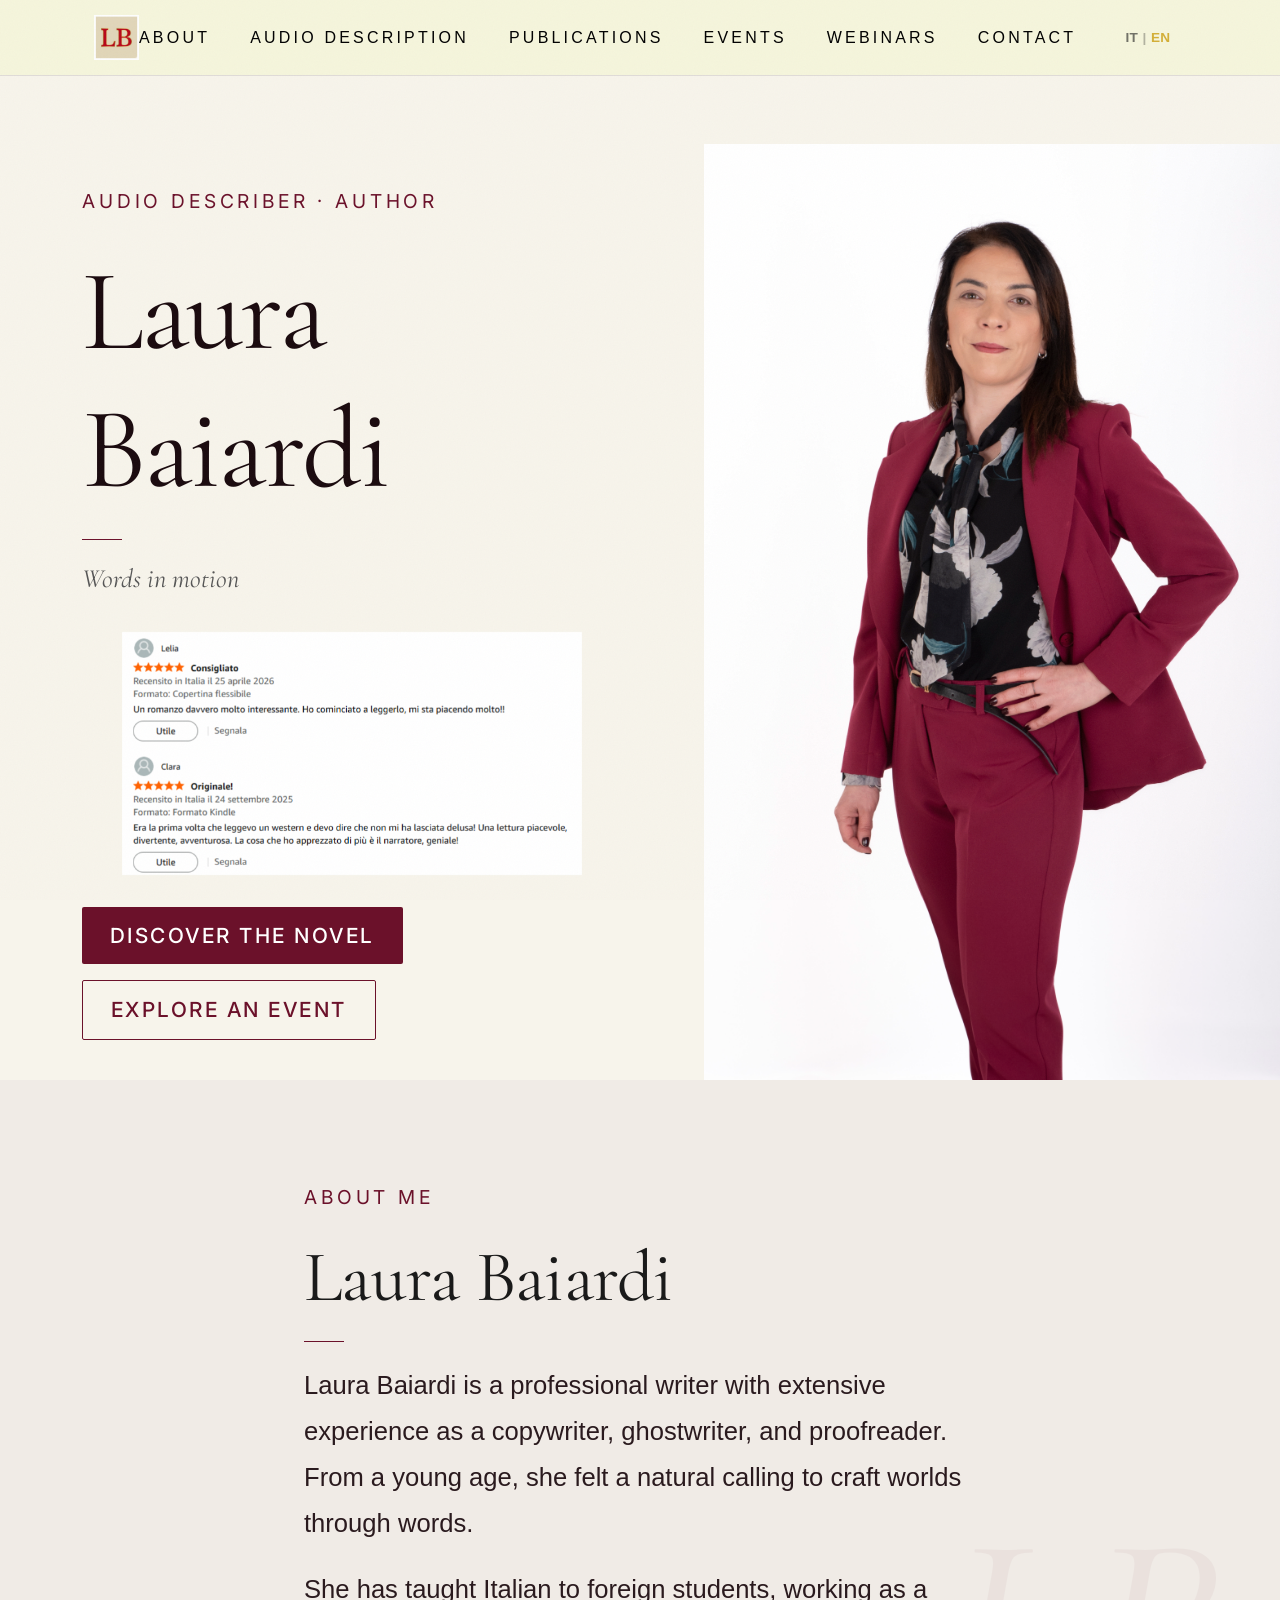
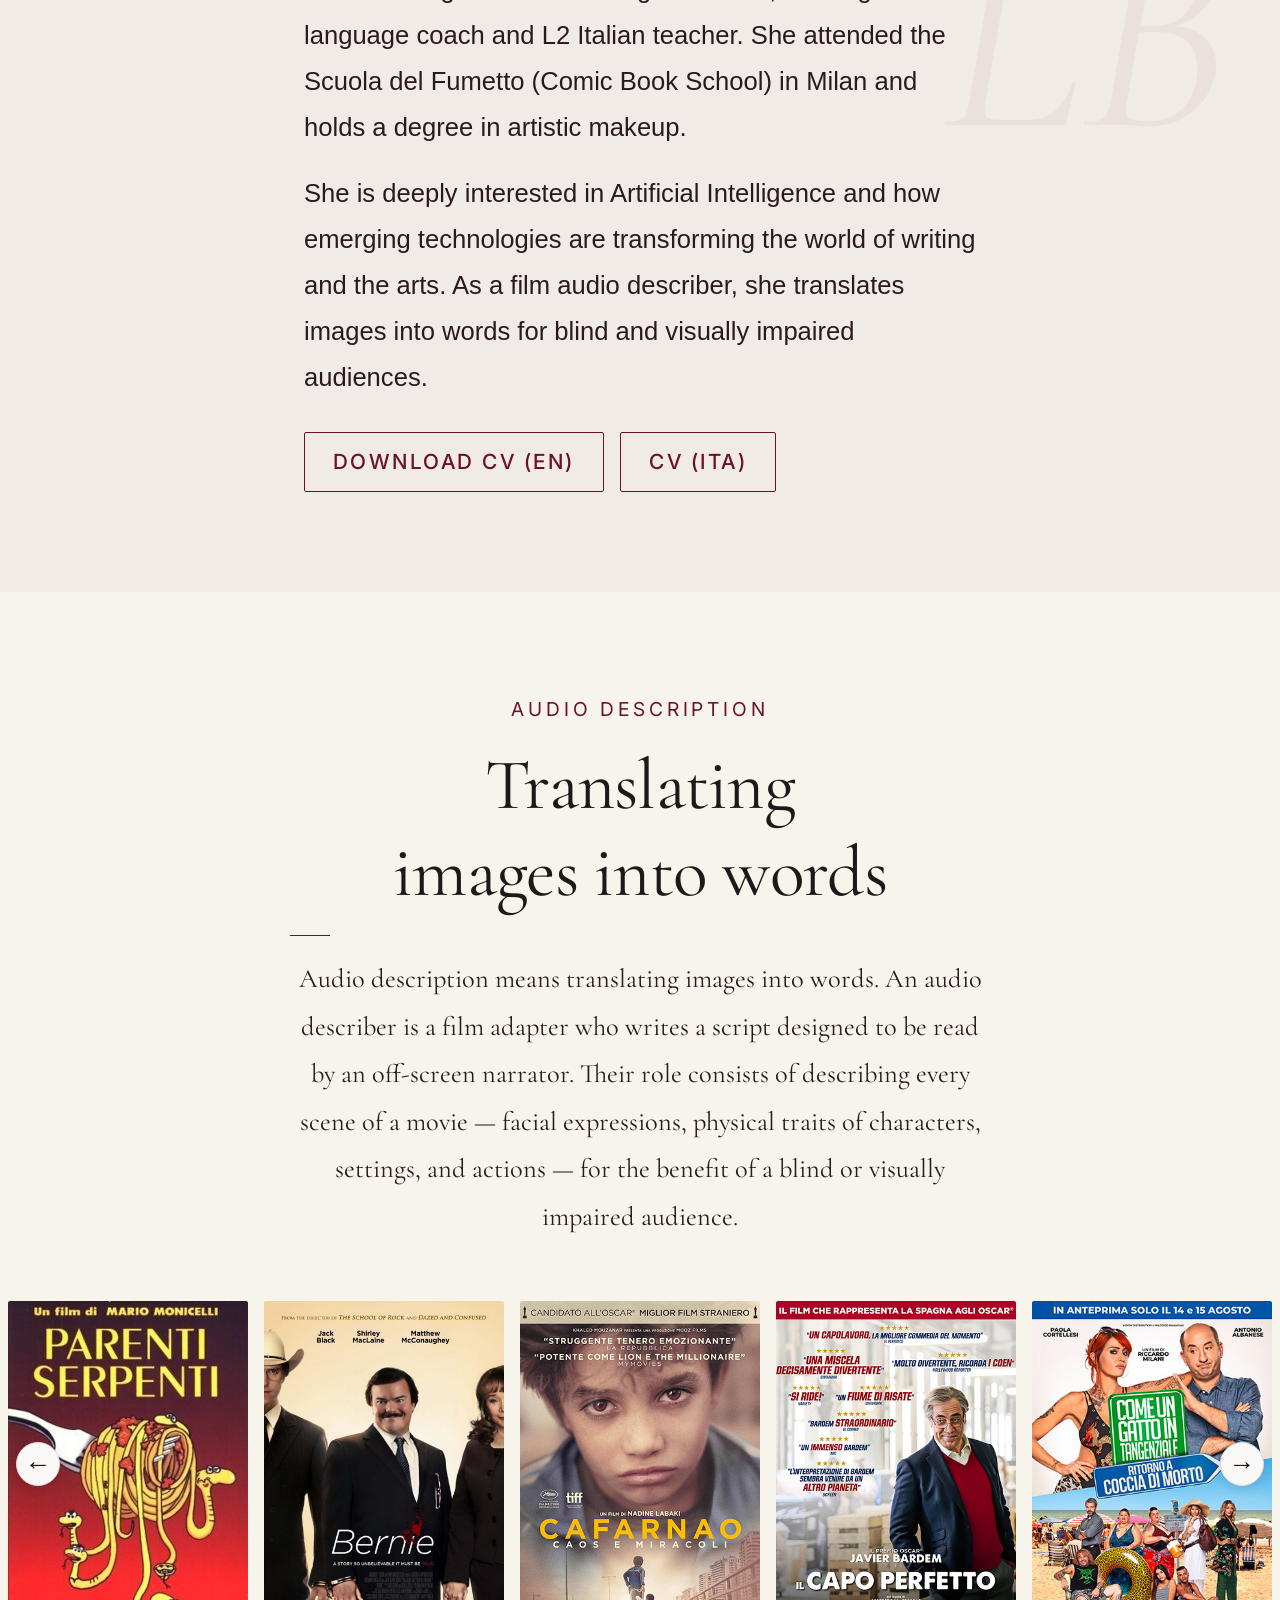
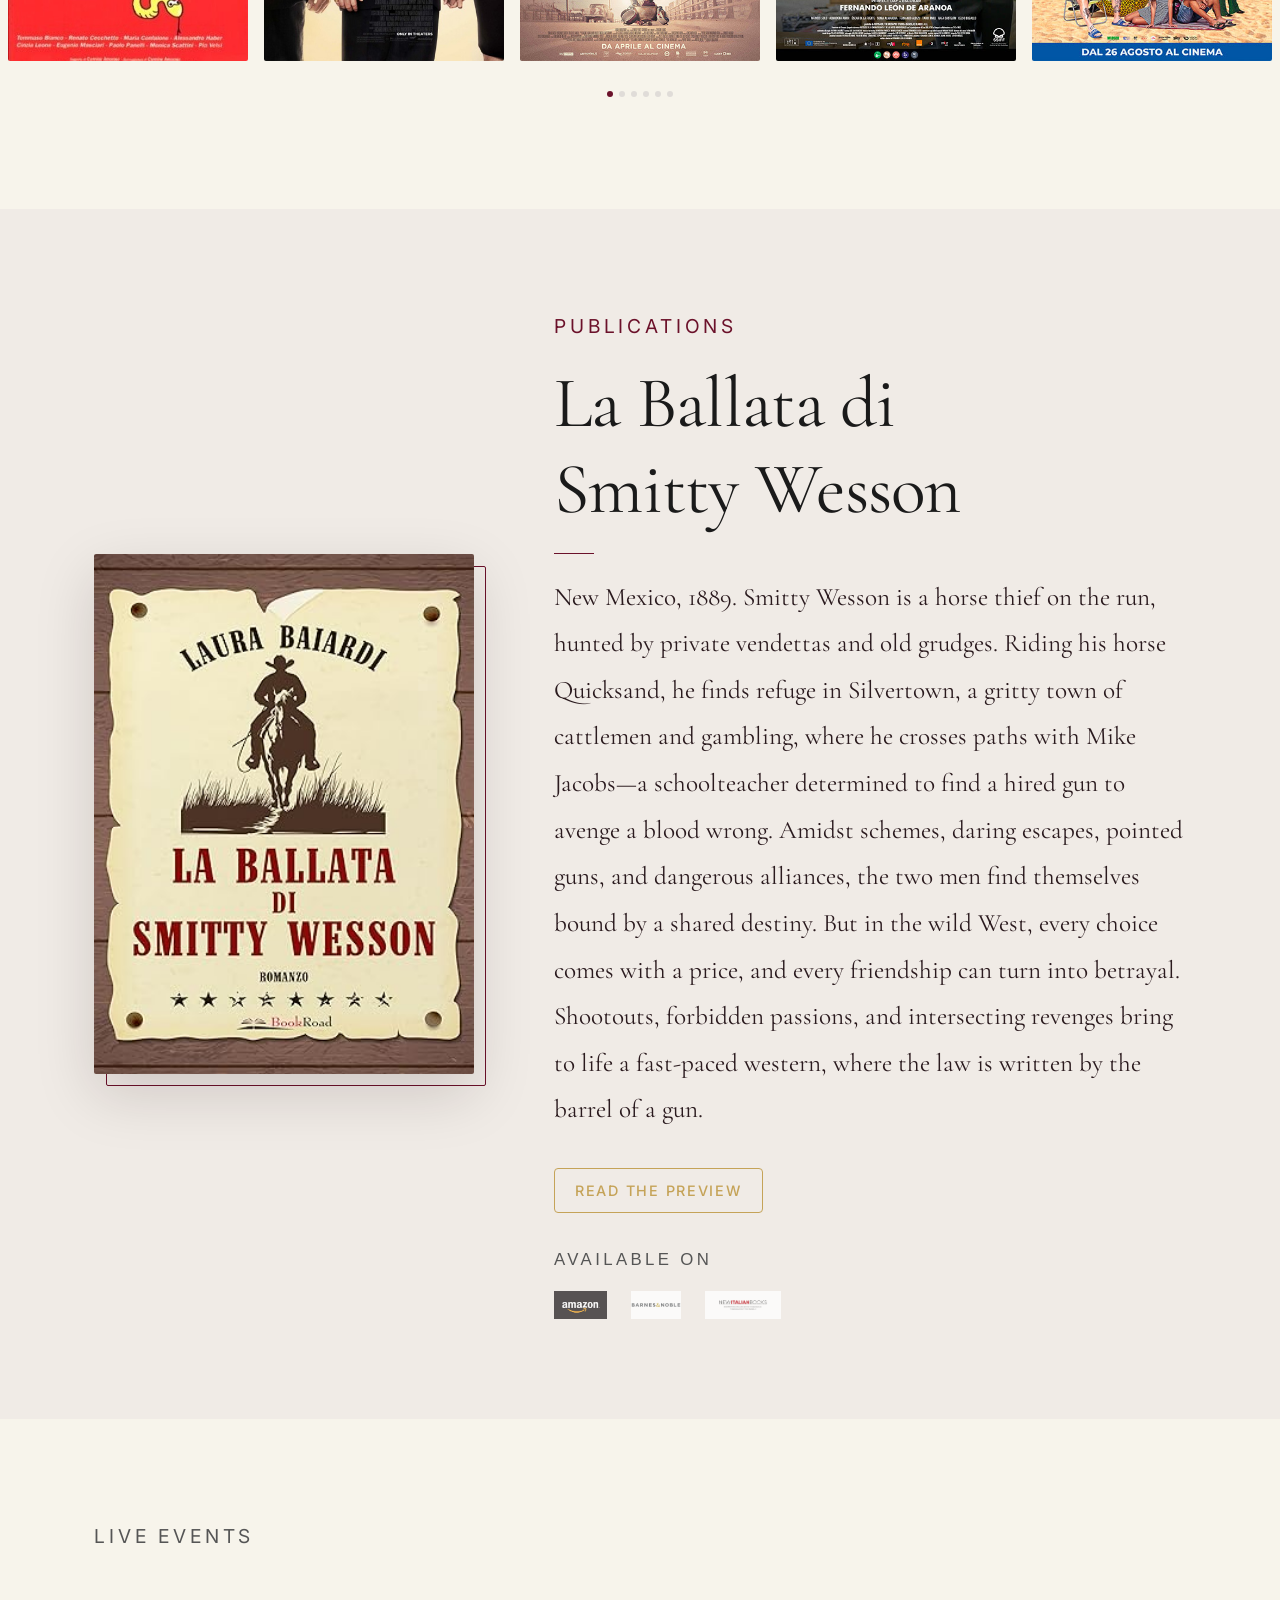
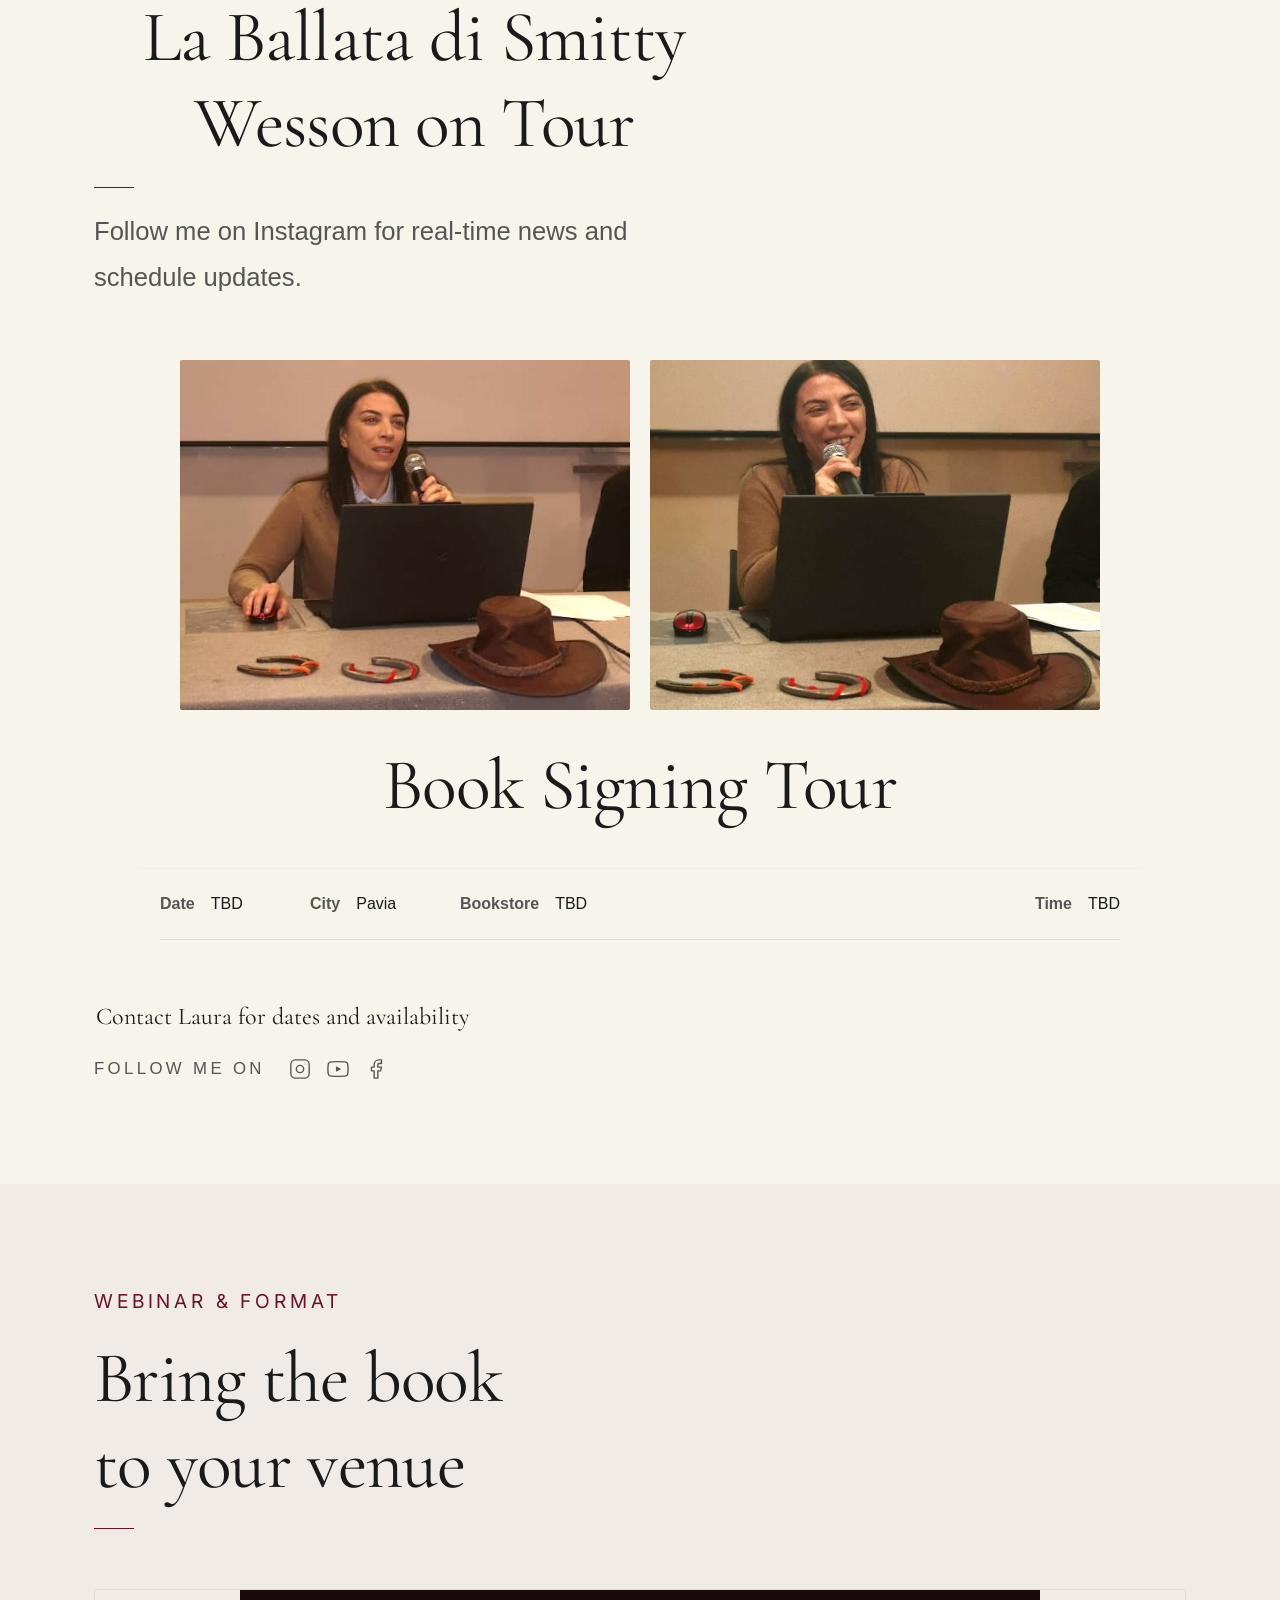
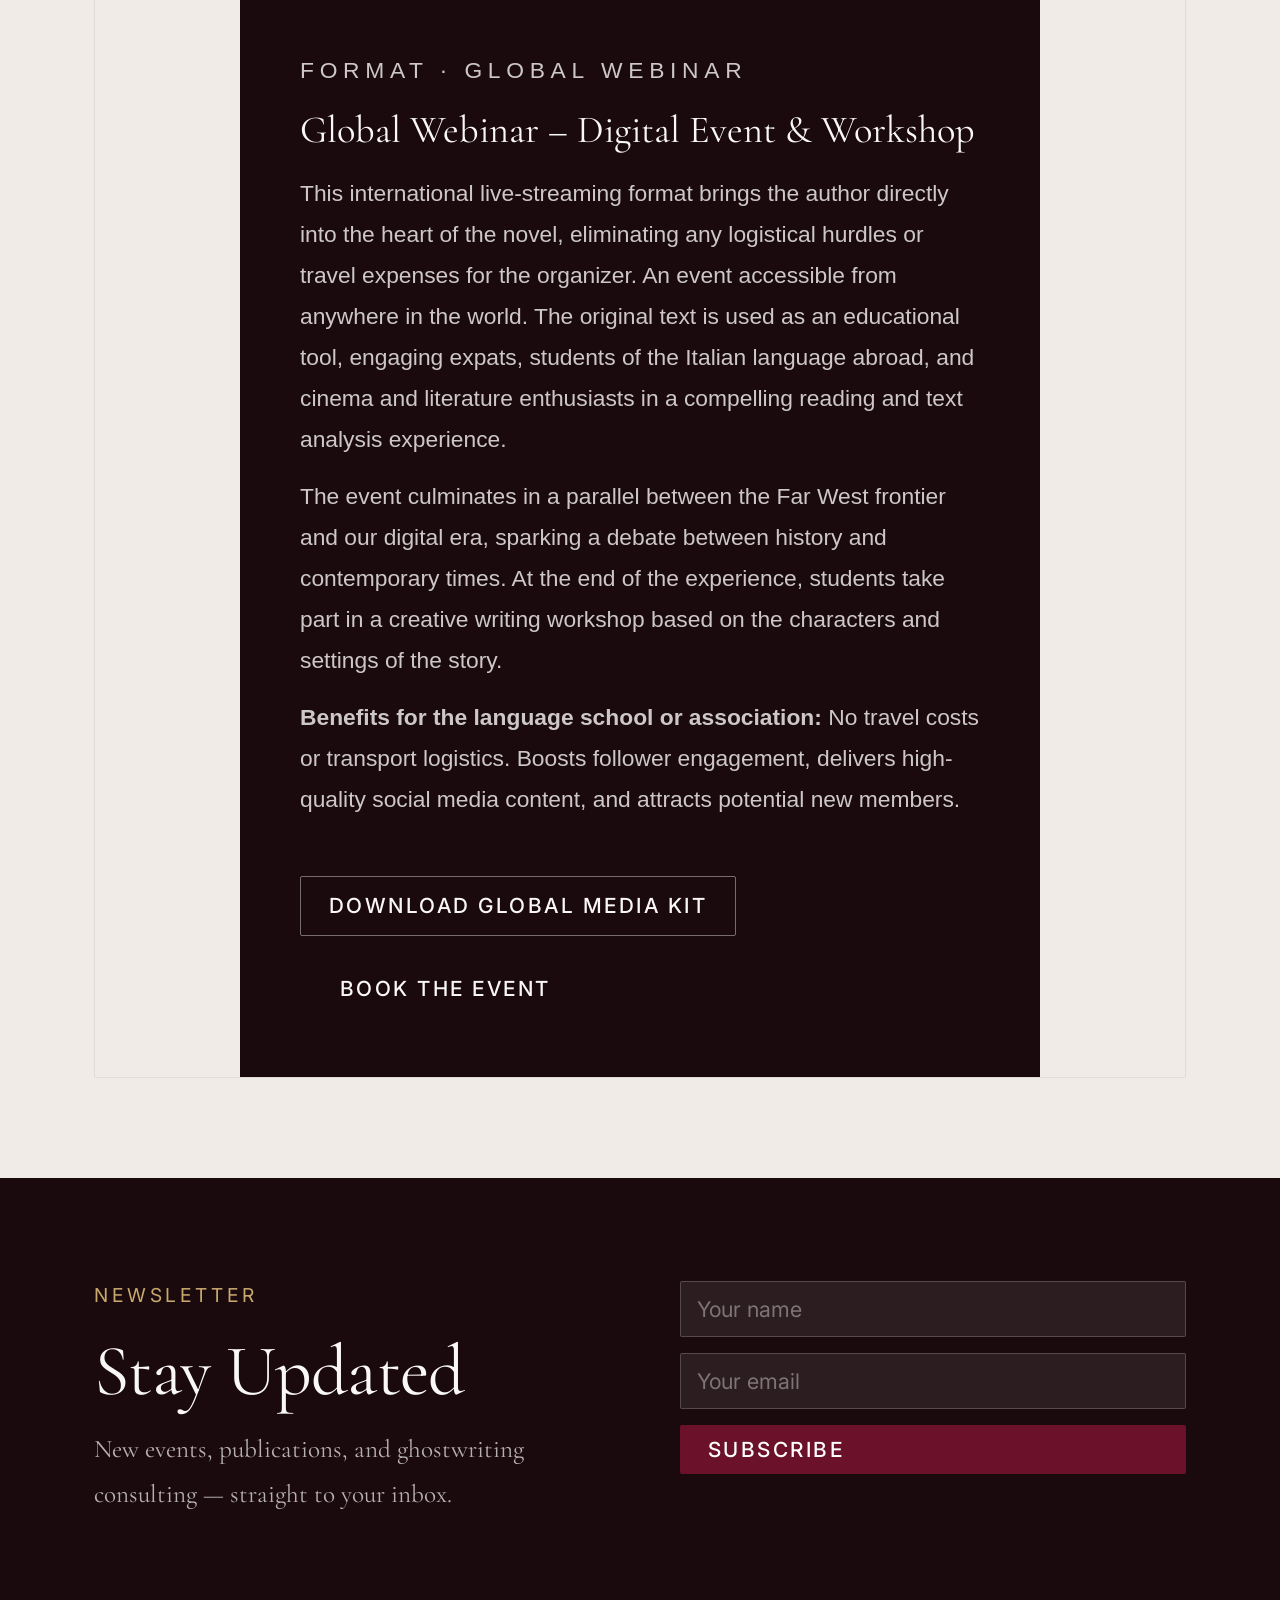
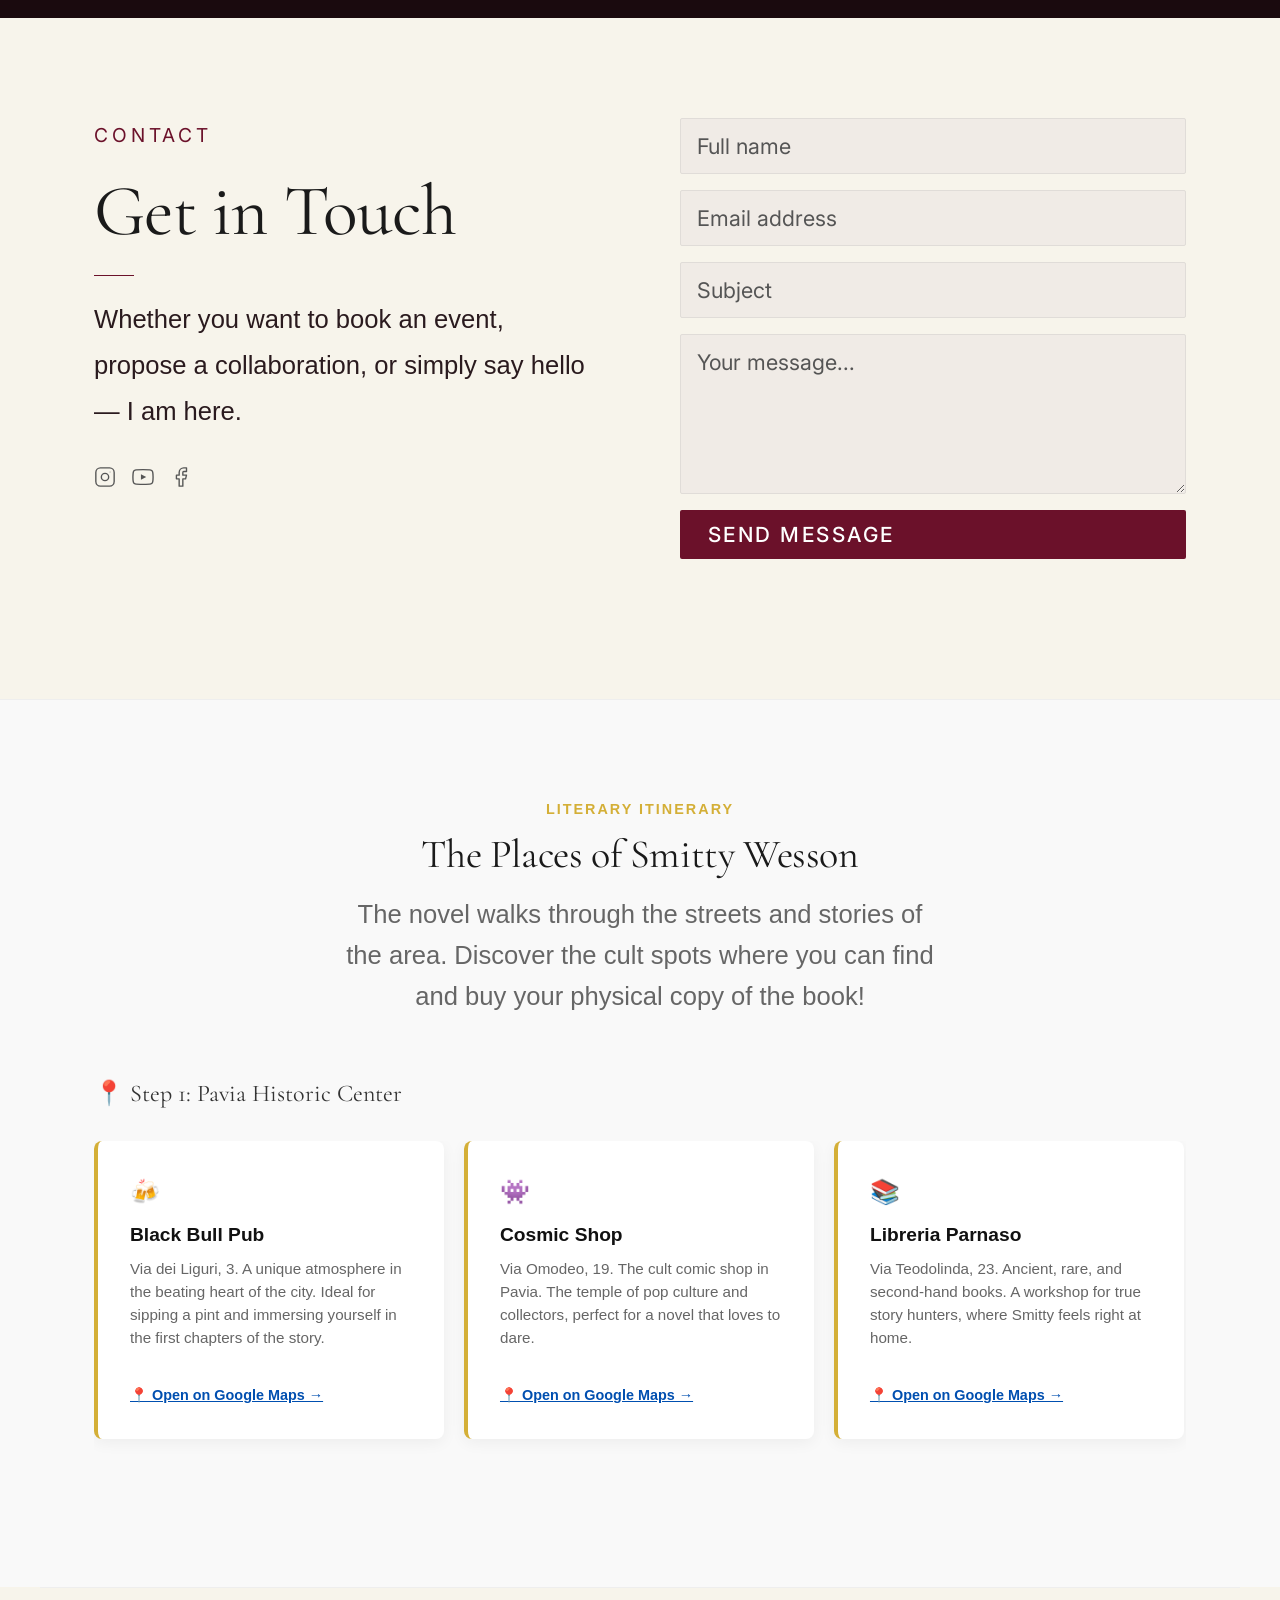
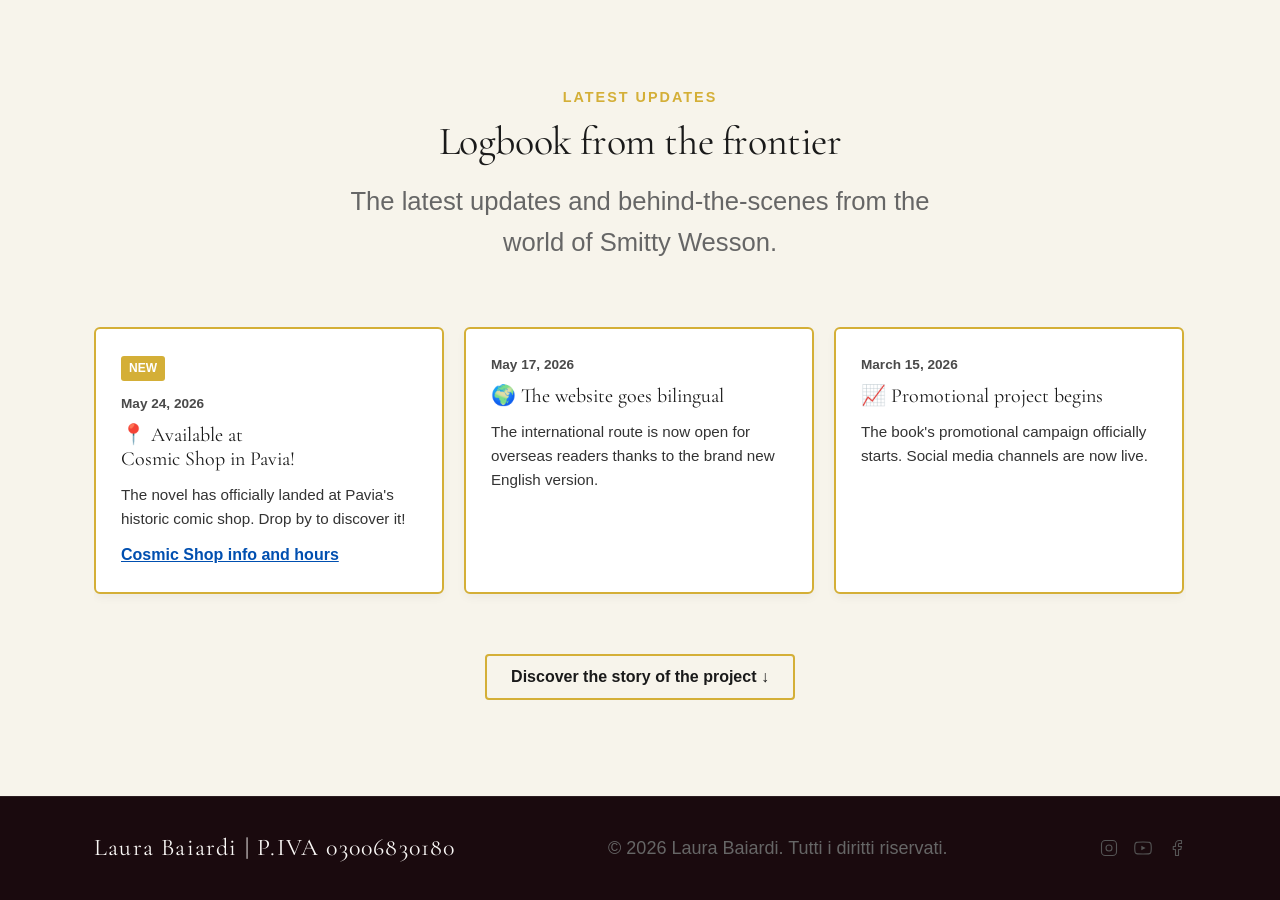
==== commit d13a94cb: "Update index.html" ====
--- a/en/index.html
+++ b/en/index.html
@@ -348,52 +348,149 @@
 </section>
 <section class="roadmap" id="roadmap" style="padding: 6rem 0; background-color: #f9f9f9; border-top: 1px solid #eee;">
   <div class="container">
+    
     <div style="text-align: center; margin-bottom: 4rem;">
       <span style="color: #d4af37; text-transform: uppercase; letter-spacing: 2px; font-weight: bold; font-size: 0.9rem;">Literary Itinerary</span>
-      <h2 style="font-size: 2.5rem; margin-top: 0.5rem; margin-bottom: 1rem;">Smitty Wesson's Road</h2>
+      <h2 style="font-size: 2.5rem; margin-top: 0.5rem; margin-bottom: 1rem;">The Places of Smitty Wesson</h2>
       <p style="max-width: 600px; margin: 0 auto; color: #666; line-height: 1.6;">
-        Discover the beautiful Pavia following Smitty Wesson's path! Explore three iconic, hidden gems of the old town and grab your physical copy at the counter.
+        The novel walks through the streets and stories of the area. Discover the cult spots where you can find and buy your physical copy of the book!
       </p>
     </div>
 
     <div style="margin-bottom: 2rem;">
       <h3 style="font-size: 1.5rem; margin-bottom: 2rem; color: #333; display: flex; align-items: center; gap: 0.5rem;">
-        📍 Stop 1: Pavia Old Town
+        📍 Step 1: Pavia Historic Center
       </h3>
       
-      <div style="display: grid; grid-template-columns: repeat(auto-fit, minmax(280px, 1fr)); gap: 2rem;">
+      <div class="gallery-container">
+        <div class="gallery-track">
+          
+          <div class="news-box" style="border: none; border-left: 4px solid #d4af37; background: white; padding: 2rem; border-radius: 8px; box-shadow: 0 4px 15px rgba(0,0,0,0.05); display: flex; flex-direction: column; justify-content: space-between;">
+            <div>
+              <div style="font-size: 1.5rem; margin-bottom: 0.5rem;">🍻</div>
+              <h4 style="font-size: 1.2rem; margin-bottom: 0.5rem; color: #111;">Black Bull Pub</h4>
+              <p style="color: #666; font-size: 0.95rem; line-height: 1.5; margin-bottom: 1.5rem;">Via dei Liguri, 3. A unique atmosphere in the beating heart of the city. Ideal for sipping a pint and immersing yourself in the first chapters of the story.</p>
+            </div>
+            <a href="https://maps.google.com/?q=Black+Bull+Pub+Pavia" target="_blank" rel="noopener" style="display: inline-block; text-decoration: underline; color: #004fb0; font-weight: bold; font-size: 0.9rem;">📍 Open on Google Maps →</a>
+          </div>
+
+          <div class="news-box" style="border: none; border-left: 4px solid #d4af37; background: white; padding: 2rem; border-radius: 8px; box-shadow: 0 4px 15px rgba(0,0,0,0.05); display: flex; flex-direction: column; justify-content: space-between;">
+            <div>
+              <div style="font-size: 1.5rem; margin-bottom: 0.5rem;">👾</div>
+              <h4 style="font-size: 1.2rem; margin-bottom: 0.5rem; color: #111;">Cosmic Shop</h4>
+              <p style="color: #666; font-size: 0.95rem; line-height: 1.5; margin-bottom: 1.5rem;">Via Omodeo, 19. The cult comic shop in Pavia. The temple of pop culture and collectors, perfect for a novel that loves to dare.</p>
+            </div>
+            <a href="https://maps.google.com/?q=Cosmic+Shop+Pavia" target="_blank" rel="noopener" style="display: inline-block; text-decoration: underline; color: #004fb0; font-weight: bold; font-size: 0.9rem;">📍 Open on Google Maps →</a>
+          </div>
+
+          <div class="news-box" style="border: none; border-left: 4px solid #d4af37; background: white; padding: 2rem; border-radius: 8px; box-shadow: 0 4px 15px rgba(0,0,0,0.05); display: flex; flex-direction: column; justify-content: space-between;">
+            <div>
+              <div style="font-size: 1.5rem; margin-bottom: 0.5rem;">📚</div>
+              <h4 style="font-size: 1.2rem; margin-bottom: 0.5rem; color: #111;">Libreria Parnaso</h4>
+              <p style="color: #666; font-size: 0.95rem; line-height: 1.5; margin-bottom: 1.5rem;">Via Teodolinda, 23. Ancient, rare, and second-hand books. A workshop for true story hunters, where Smitty feels right at home.</p>
+            </div>
+            <a href="https://maps.google.com/?q=Libreria+Parnaso+Pavia" target="_blank" rel="noopener" style="display: inline-block; text-decoration: underline; color: #004fb0; font-weight: bold; font-size: 0.9rem;">📍 Open on Google Maps →</a>
+          </div>
+
+        </div>
+      </div>
+    </div>
+  </div>
+</section>
+
+
+<section id="diario-bordo" class="news-section" style="padding: 6rem 0; background-color: #f7f4eb; border-top: 1px solid #eee;">
+  <div class="container">
+    
+    <div style="text-align: center; margin-bottom: 4rem;">
+      <span style="color: #d4af37; text-transform: uppercase; letter-spacing: 2px; font-weight: bold; font-size: 0.9rem;">Latest Updates</span>
+      <h2 style="font-size: 2.5rem; margin-top: 0.5rem; margin-bottom: 1rem; color: #1a1a1a;">Logbook from the frontier</h2>
+      <p style="max-width: 600px; margin: 0 auto; color: #666; line-height: 1.6;">
+        The latest updates and behind-the-scenes from the world of Smitty Wesson.
+      </p>
+    </div>
+
+    <div class="gallery-container">
+      <div class="gallery-track">
+            
+        <div class="news-box">
+            <span class="news-tag">New</span>
+            <span class="news-date">May 24, 2026</span>
+            <h3>📍 Available at Cosmic Shop in Pavia!</h3>
+            <p>The novel has officially landed at Pavia's historic comic shop. Drop by to discover it!</p>
+            <a href="https://www.facebook.com/Cosmic.Shop.Fumetti" target="_blank" rel="noopener">Cosmic Shop info and hours</a>
+        </div>
+
+        <div class="news-box">
+            <span class="news-date">May 17, 2026</span>
+            <h3>🌍 The website goes bilingual</h3>
+            <p>The international route is now open for overseas readers thanks to the brand new English version.</p>
+        </div>
+
+        <div class="news-box">
+            <span class="news-date">March 15, 2026</span>
+            <h3>📈 Promotional project begins</h3>
+            <p>The book's promotional campaign officially starts. Social media channels are now live.</p>
+        </div>
+
+        <div class="news-box">
+            <span class="news-date">November 18, 2025</span>
+            <h3>🎖️ New Italian Books</h3>
+            <p>Following a tough selection process, the novel is featured in the showcase of the prestigious New Italian Books website.</p>
+        </div>
+
+        <div class="news-box">
+            <span class="news-date">August 25, 2025</span>
+            <h3>📖 The first edition</h3>
+            <p>The print runs come to life. Smitty Wesson is officially available in the stores of major online bookstores.</p>
+        </div>
+
+        <div class="news-box">
+            <span class="news-date">Summer 2024</span>
+            <h3>✍️ The initial spark</h3>
+            <p>BookRoad publisher believes in Smitty Wesson and decides to launch an editorial crowdfunding campaign on their website.</p>
+        </div>
+
+      </div> 
+    </div> 
+
+    <div class="archive-toggle-container" style="margin-top: 40px; text-align: center;">
+        <button id="toggle-archive" class="btn-archive" aria-expanded="false" aria-controls="archive-drawer">
+            Discover the story of the project ↓
+        </button>
+    </div>
+
+    <div id="archive-drawer" class="archive-container hidden">
+        <div class="archive-grid">
+            
+            <div class="news-box-archive">
+                <span class="news-date">Project Genesis</span>
+                <h3>🔍 The first drafts</h3>
+                <p>The very first chapters and night-time inspections through the narrow streets of Pavia and the city's pubs.</p>
+            </div>
+            
+        </div>
+    </div>
+
+  </div> 
+</section>
+
+<script>
+    document.getElementById('toggle-archive').addEventListener('click', function() {
+        var drawer = document.getElementById('archive-drawer');
+        var isHidden = drawer.classList.contains('hidden');
         
-        <div style="background: white; padding: 2rem; border-radius: 8px; box-shadow: 0 4px 15px rgba(0,0,0,0.05); border-left: 4px solid #d4af37; display: flex; flex-direction: column; justify-content: space-between;">
-          <div>
-            <div style="font-size: 1.5rem; margin-bottom: 0.5rem;">🍻</div>
-            <h4 style="font-size: 1.2rem; margin-bottom: 0.5rem; color: #111;">Black Bull Pub</h4>
-            <p style="color: #666; font-size: 0.95rem; line-height: 1.5; margin-bottom: 1.5rem;">Via dei Liguri, 3. A unique, classic atmosphere in the heart of the town. Perfect for enjoying a pint while diving into the first chapters.</p>
-          </div>
-          <a href="https://maps.google.com/?q=Black+Bull+Pub+Pavia" target="_blank" rel="noopener" style="display: inline-block; text-decoration: none; color: #d4af37; font-weight: bold; font-size: 0.9rem;">📍 Open Google Maps →</a>
-        </div>
-
-        <div style="background: white; padding: 2rem; border-radius: 8px; box-shadow: 0 4px 15px rgba(0,0,0,0.05); border-left: 4px solid #d4af37; display: flex; flex-direction: column; justify-content: space-between;">
-          <div>
-            <div style="font-size: 1.5rem; margin-bottom: 0.5rem;">👾</div>
-            <h4 style="font-size: 1.2rem; margin-bottom: 0.5rem; color: #111;">Cosmic Shop</h4>
-            <p style="color: #666; font-size: 0.95rem; line-height: 1.5; margin-bottom: 1.5rem;">Via Omodeo, 19. The cult comic shop of Pavia. A true pop culture haven, ideal for a novel that loves to surprise.</p>
-          </div>
-          <a href="https://maps.google.com/?q=Cosmic+Shop+Pavia" target="_blank" rel="noopener" style="display: inline-block; text-decoration: none; color: #d4af37; font-weight: bold; font-size: 0.9rem;">📍 Open Google Maps →</a>
-        </div>
-
-        <div style="background: white; padding: 2rem; border-radius: 8px; box-shadow: 0 4px 15px rgba(0,0,0,0.05); border-left: 4px solid #d4af37; display: flex; flex-direction: column; justify-content: space-between;">
-          <div>
-            <div style="font-size: 1.5rem; margin-bottom: 0.5rem;">📚</div>
-            <h4 style="font-size: 1.2rem; margin-bottom: 0.5rem; color: #111;">Libreria Parnaso</h4>
-            <p style="color: #666; font-size: 0.95rem; line-height: 1.5; margin-bottom: 1.5rem;">Via Teodolinda, 23. Vintage, rare, and antique books. A magical den where story hunters and Smitty will feel right at home.</p>
-          </div>
-          <a href="https://maps.google.com/?q=Libreria+Parnaso+Pavia" target="_blank" rel="noopener" style="display: inline-block; text-decoration: none; color: #d4af37; font-weight: bold; font-size: 0.9rem;">📍 Open Google Maps →</a>
-        </div>
-
-      </div>
-    </div>
-  </div>
-</section>
+        if (isHidden) {
+            drawer.classList.remove('hidden');
+            this.textContent = 'Close archive ↑';
+            this.setAttribute('aria-expanded', 'true');
+        } else {
+            drawer.classList.add('hidden');
+            this.textContent = 'Discover the story of the project ↓';
+            this.setAttribute('aria-expanded', 'false');
+        }
+    });
+</script>
   
   <footer class="footer">
   <div class="container footer__inner">
--- a/style.css
+++ b/style.css
@@ -1297,3 +1297,185 @@
 .nav__logo-img:hover {
   transform: scale(1.1);
 }
+
+/* SFONDO GENERALE DELLA PAGINA BEIGE CHIARO */
+body {
+    background-color: #f7f4eb;
+    color: #1a1a1a;
+    font-family: Arial, sans-serif; /* O il font che usi già */
+    margin: 0;
+    padding: 0;
+}
+
+/* LA SEZIONE DEL DIARIO */
+.news-section {
+    padding: 60px 20px;
+    max-width: 1200px;
+    margin: 0 auto;
+    text-align: center;
+}
+
+.news-section h2 {
+    font-size: 2em;
+    color: #1a1a1a;
+    margin-bottom: 5px;
+}
+
+.news-subtitle {
+    color: #4a4a4a;
+    font-size: 1.1em;
+    margin-bottom: 40px;
+}
+
+/* IL CONTENITORE FINESTRA (Rende invisibili i 3 box a destra su PC) */
+.gallery-container {
+    overflow-x: auto; /* Attiva lo scorrimento orizzontale */
+    padding-bottom: 20px;
+    scroll-behavior: smooth;
+    -webkit-overflow-scrolling: touch; /* Fluidità massima su smartphone */
+}
+
+/* IL BINARIO DEL CAROSELLO */
+.gallery-track {
+    display: flex;
+    gap: 20px;
+}
+
+/* IL SINGOLO BOX DEL CAROSELLO (3 precisi su PC) */
+.news-box {
+    flex: 0 0 calc(33.333% - 14px); /* Calcolo matematico per averne 3 visibili */
+    min-width: 290px; /* Impedisce ai box di schiacciarsi troppo */
+    background-color: #ffffff; /* Box bianco per staccare dal fondo beige */
+    border: 2px solid #d4af37; /* Il tuo iconico tocco d'oro sui bordi */
+    padding: 25px;
+    border-radius: 6px;
+    text-align: left;
+    box-shadow: 0 4px 10px rgba(0, 0, 0, 0.04);
+    transition: transform 0.3s ease;
+}
+
+.news-box:hover {
+    transform: translateY(-4px); /* Micro-animazione elegante */
+}
+
+/* ELEMENTI INTERNI AI BOX (Colori Accessibili) */
+.news-tag {
+    background-color: #d4af37; /* Sfondo oro per il tag */
+    color: #ffffff; /* Testo bianco dentro l'oro per il contrasto */
+    font-size: 0.75em;
+    text-transform: uppercase;
+    font-weight: bold;
+    padding: 3px 8px;
+    border-radius: 3px;
+    display: inline-block;
+    margin-bottom: 12px;
+}
+
+.news-date {
+    display: block;
+    font-size: 0.85em;
+    color: #4a4a4a; /* Grigio scuro leggibile */
+    font-weight: bold;
+    margin-bottom: 8px;
+}
+
+.news-box h3 {
+    margin: 5px 0 12px 0;
+    font-size: 1.25em;
+    color: #1a1a1a;
+}
+
+.news-box p {
+    font-size: 0.95em;
+    color: #333333;
+    line-height: 1.6;
+}
+
+/* LINK ACCESSIBILI (Blu scuro ad alto contrasto e sottolineati) */
+.news-box a {
+    color: #004fb0; 
+    text-decoration: underline;
+    font-weight: bold;
+    display: inline-block;
+    margin-top: 10px;
+}
+
+.news-box a:hover {
+    color: #d4af37; /* L'oro si attiva solo quando ci passi sopra col mouse */
+}
+
+/* SEZIONE BOTTONE ARCHIVIO */
+.archive-toggle-container {
+    margin-top: 40px;
+}
+
+.btn-archive {
+    background-color: transparent;
+    border: 2px solid #d4af37;
+    color: #1a1a1a; /* Testo scuro su fondo beige */
+    font-weight: bold;
+    padding: 12px 24px;
+    font-size: 1em;
+    cursor: pointer;
+    border-radius: 4px;
+    transition: all 0.3s ease;
+}
+
+.btn-archive:hover {
+    background-color: #d4af37;
+    color: #ffffff; /* Diventa oro pieno con testo bianco */
+}
+
+/* IL CASSETTO ARCHIVIO */
+.archive-container {
+    margin-top: 40px;
+    padding-top: 30px;
+    border-top: 1px solid #e0dbcd; /* Linea di divisione sul beige */
+}
+
+/* Classe JavaScript per nascondere il cassetto */
+.archive-container.hidden {
+    display: none;
+}
+
+/* LA GRIGLIA DELL'ARCHIVIO (I vecchi box si dispongono ordinati) */
+.archive-grid {
+    display: grid;
+    grid-template-columns: repeat(auto-fill, minmax(290px, 1fr));
+    gap: 20px;
+}
+
+/* 1. Il contenitore dell'archivio */
+.archive-container {
+    margin-top: 40px;
+    padding-top: 30px;
+    border-top: 1px solid #e0dbcd;
+    transition: all 0.4s ease-in-out;
+}
+
+/* 2. LA REGOLA MAGICA: Questa nasconde i box finché non clicchi sul bottone */
+.archive-container.hidden {
+    display: none !important;
+}
+
+/* Box storici: più minimalisti (Senza bordi oro per non appesantire) */
+.news-box-archive {
+    background-color: #ffffff;
+    border: 1px solid #e0dbcd;
+    padding: 20px;
+    border-radius: 6px;
+    text-align: left;
+}
+
+.news-box-archive h3 {
+    margin: 5px 0 10px 0;
+    font-size: 1.15em;
+    color: #1a1a1a;
+}
+
+/* RESPONSIVE PER SARTPHONE: Mostra 1 box intero e un pezzetto del secondo */
+@media (max-width: 768px) {
+    .news-box {
+        flex: 0 0 85%; /* Ottimo per il pollice, si capisce subito che si può scorrere! */
+    }
+}
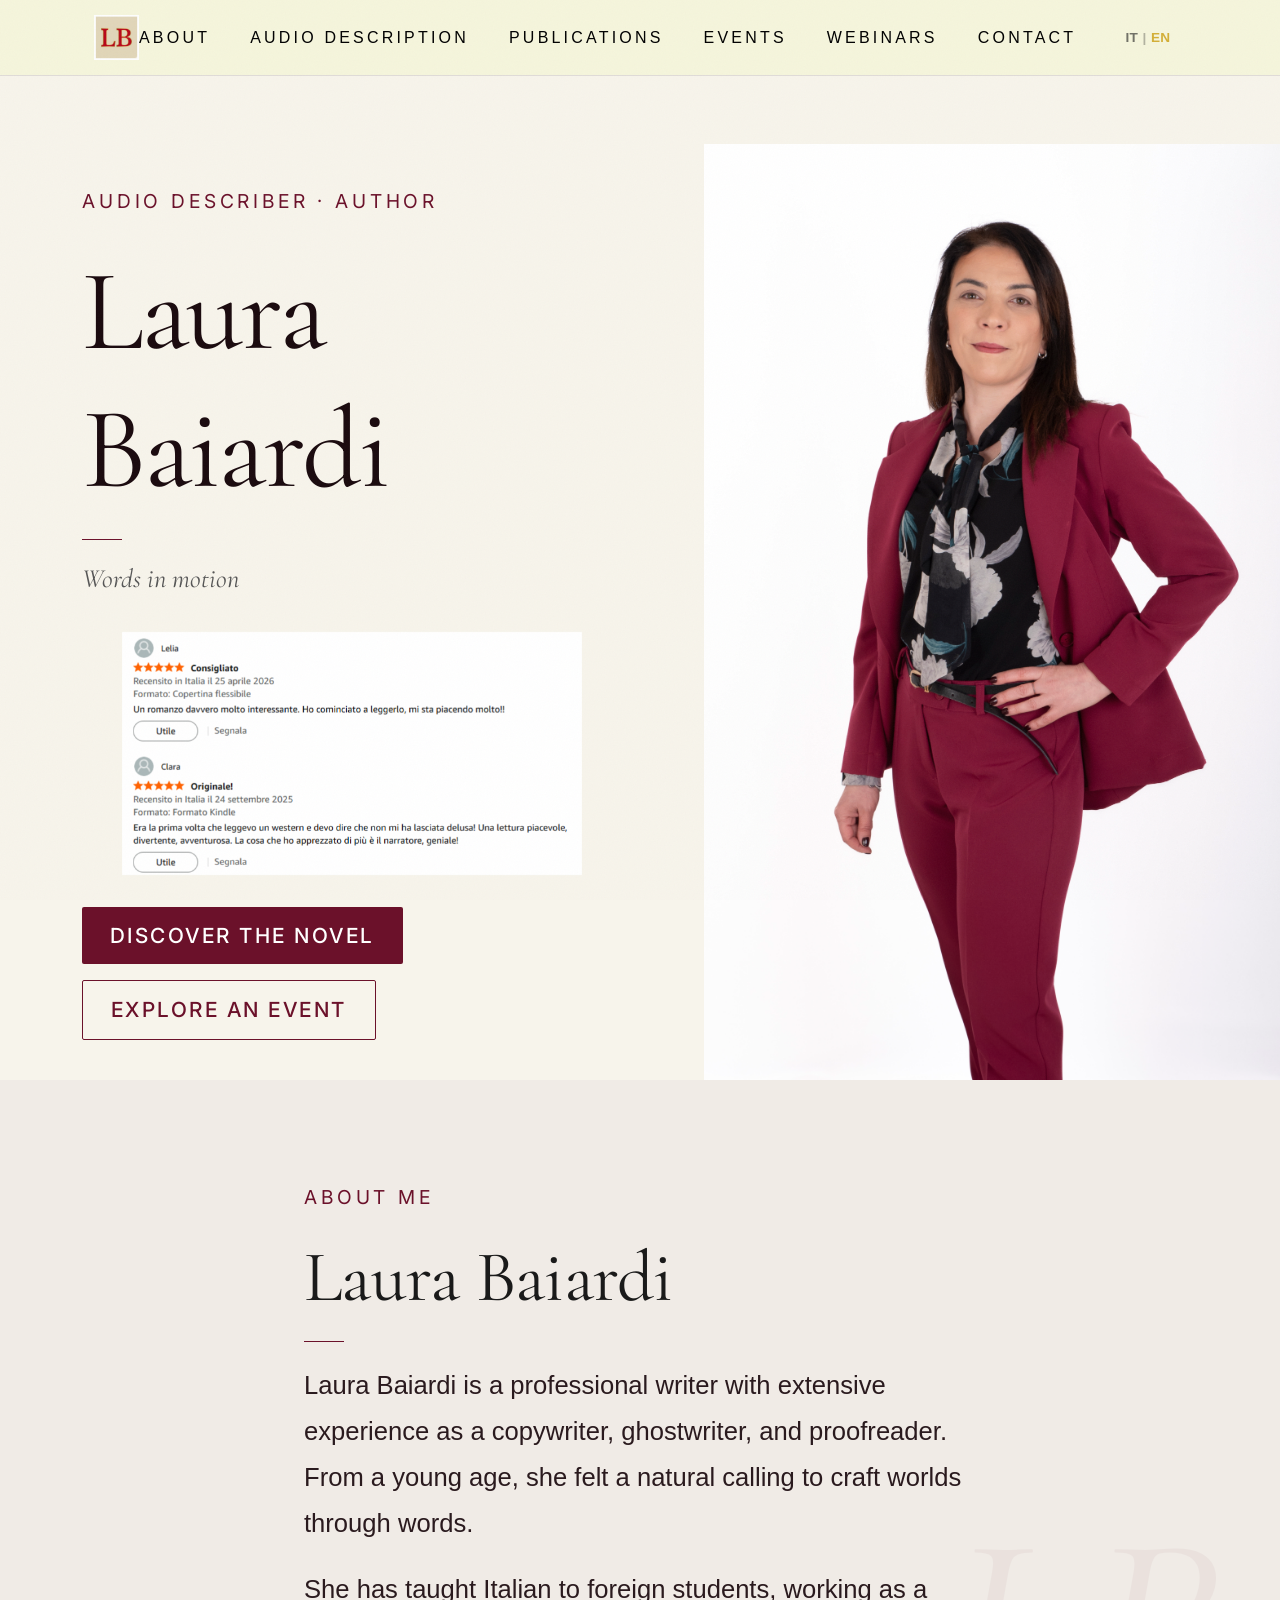
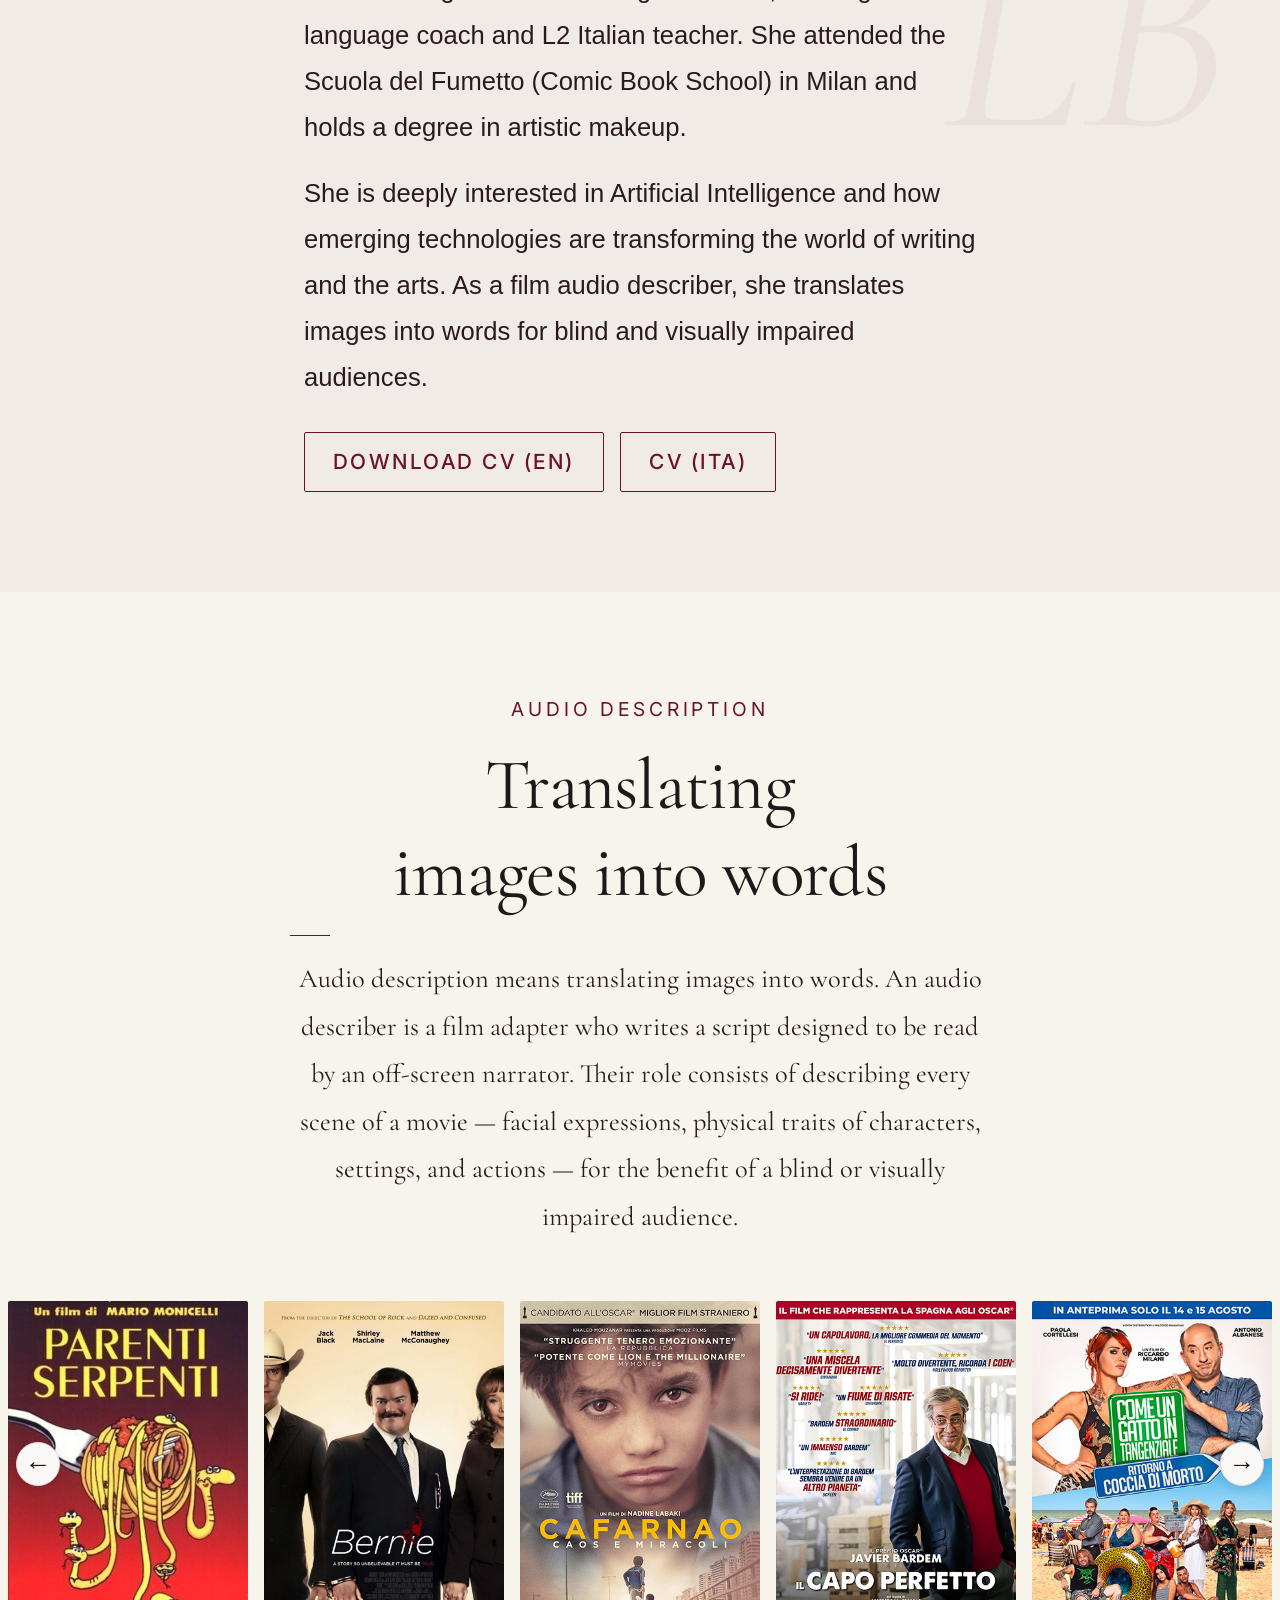
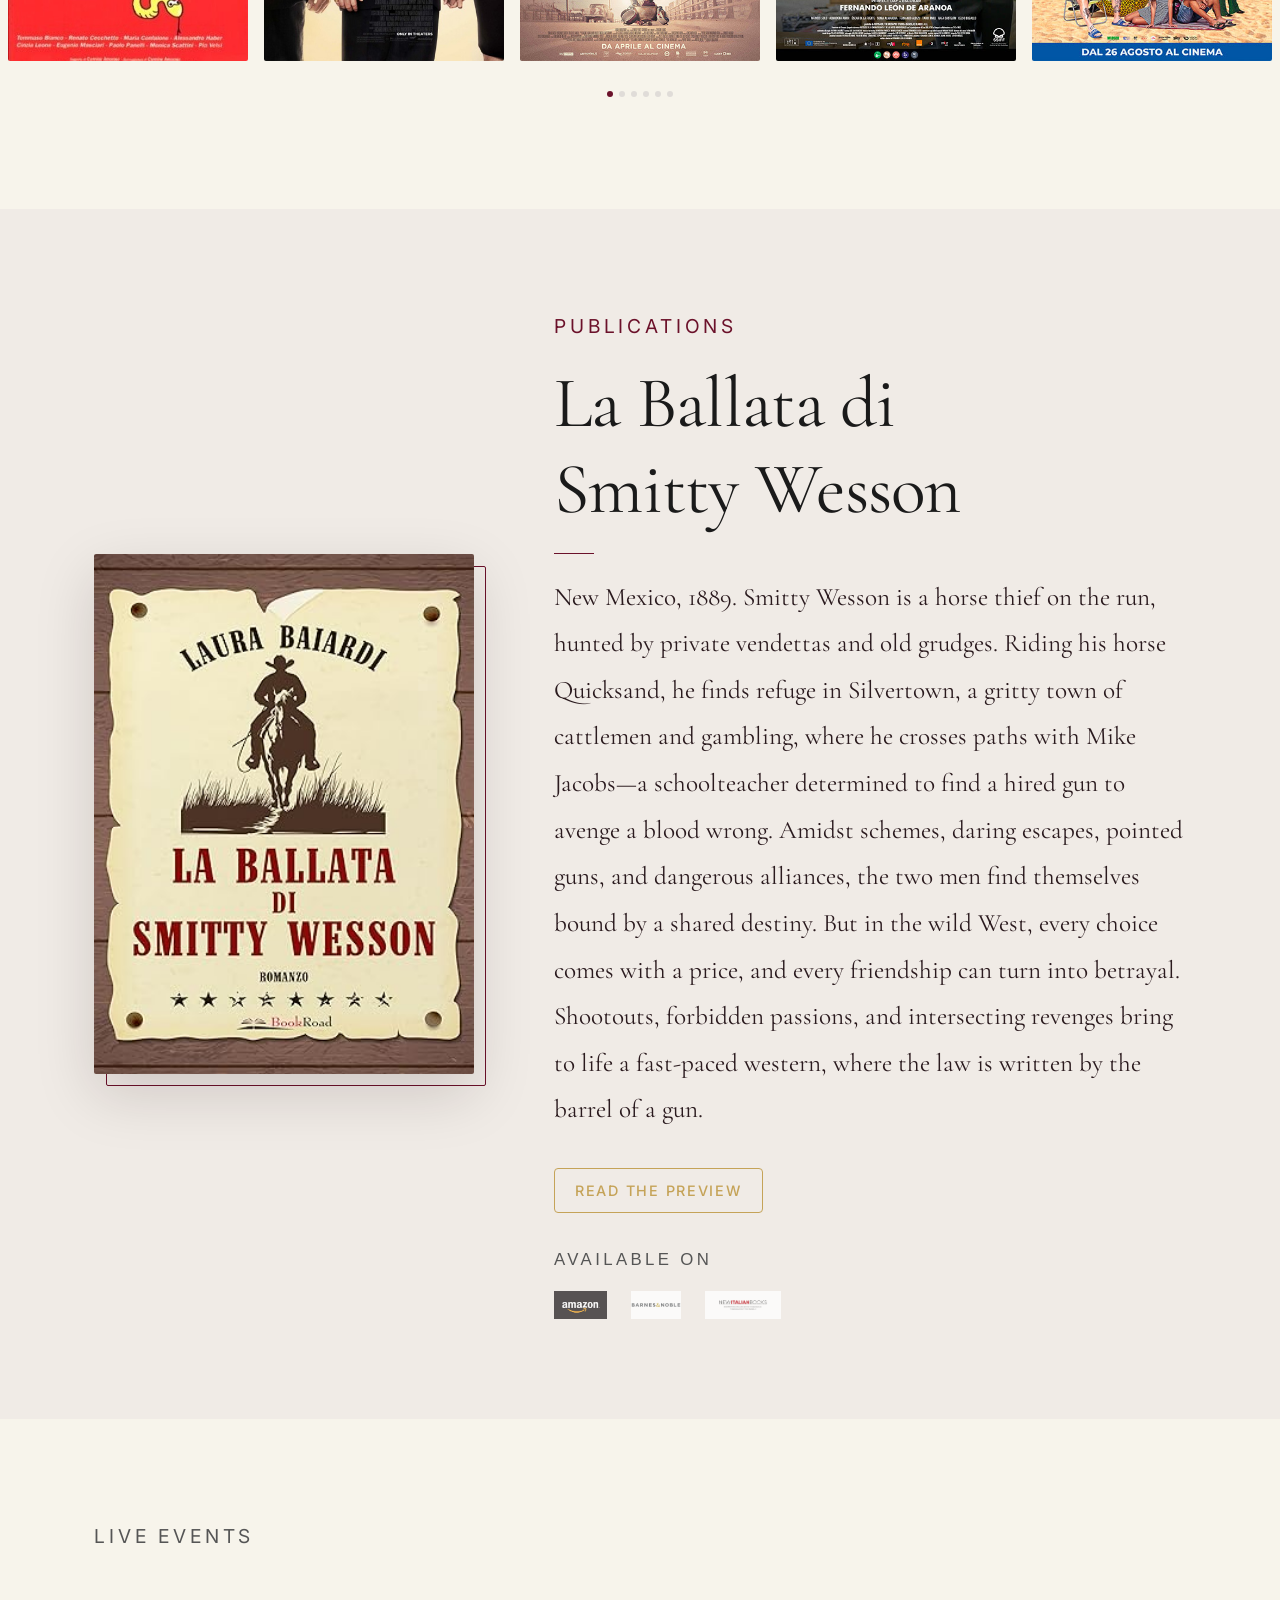
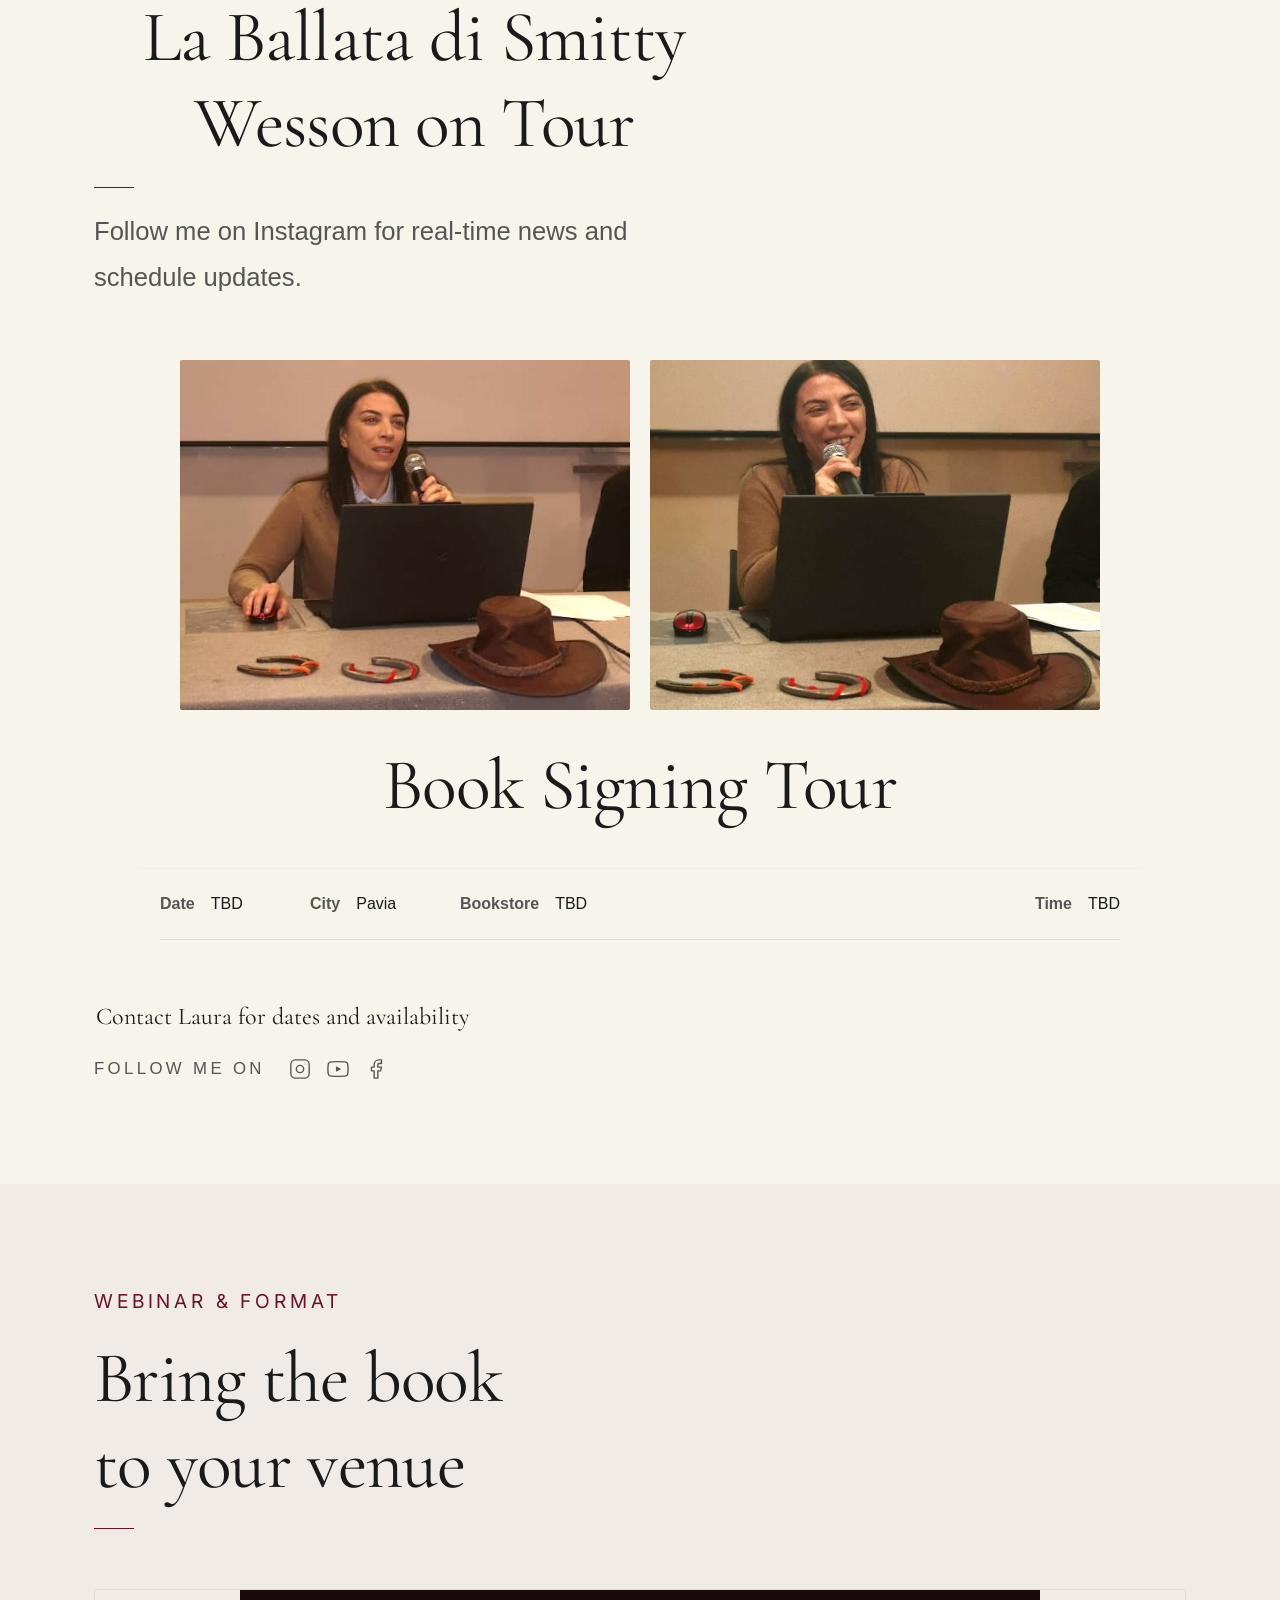
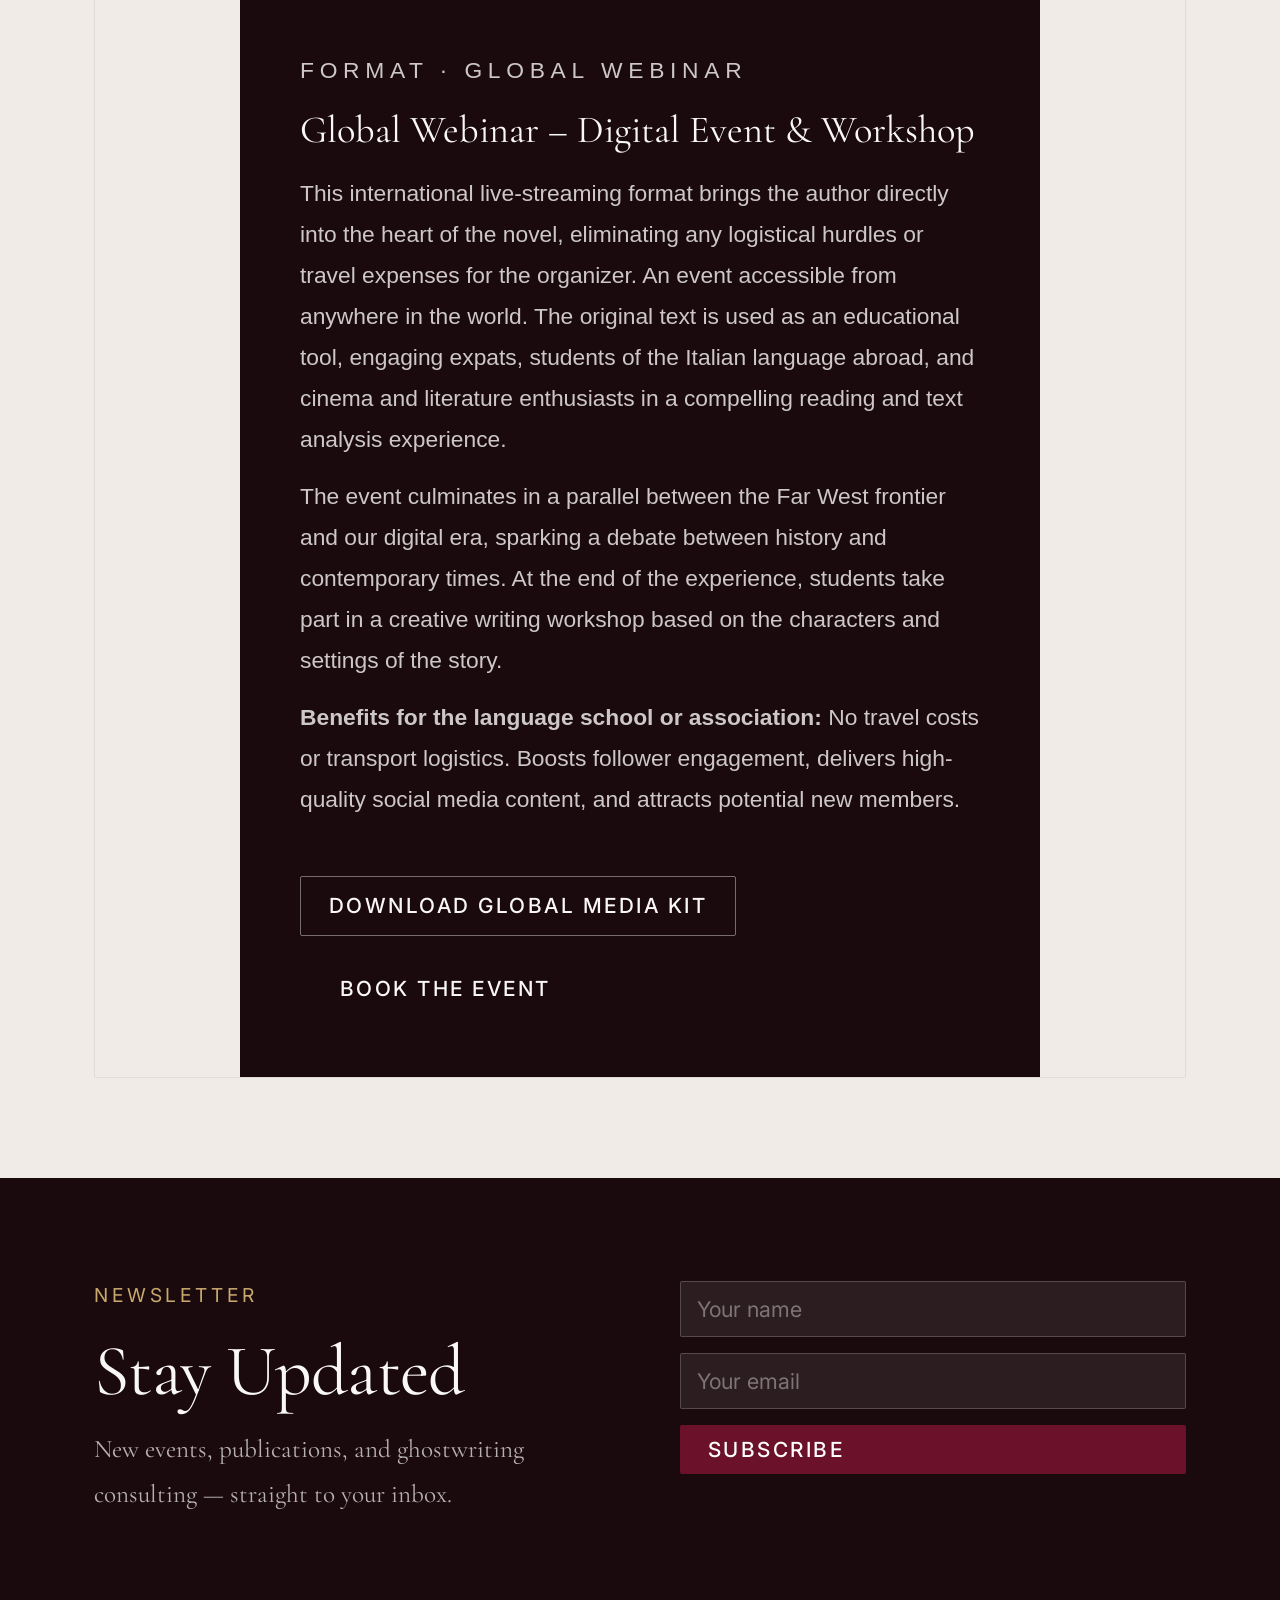
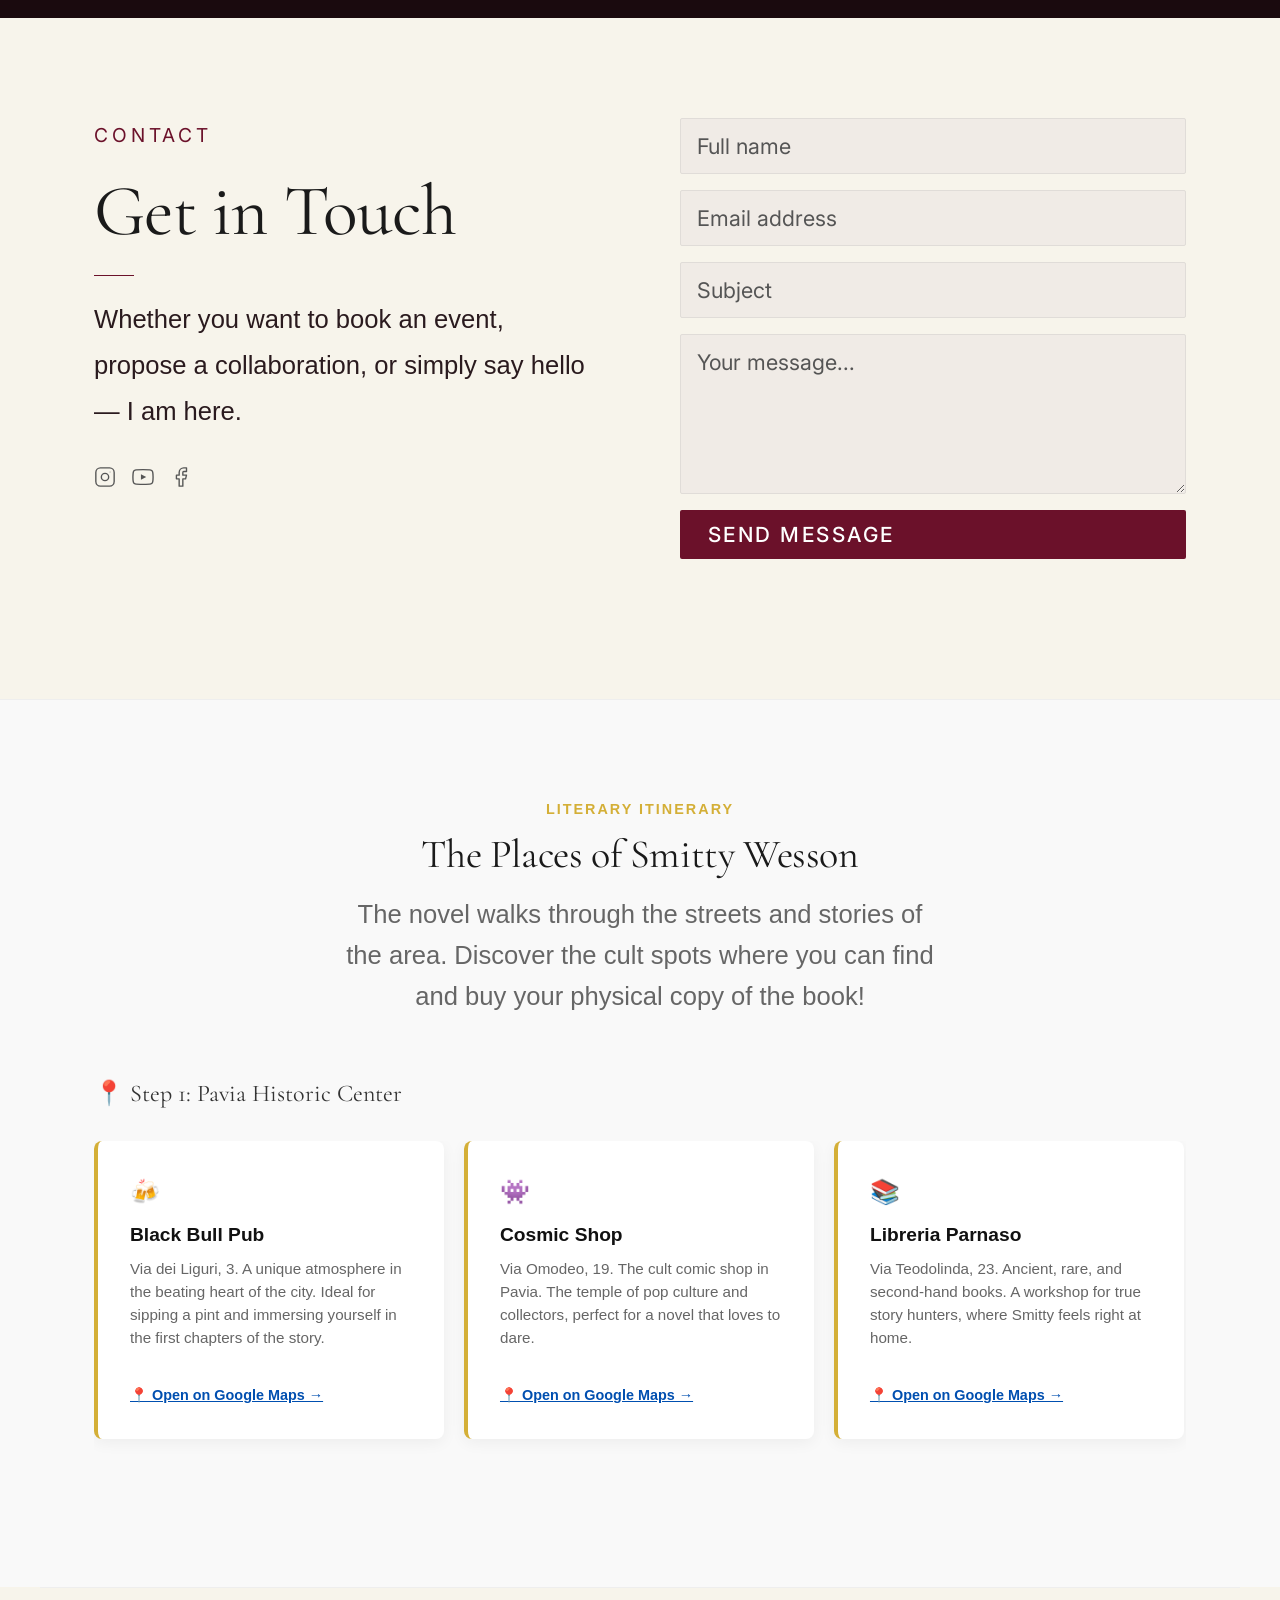
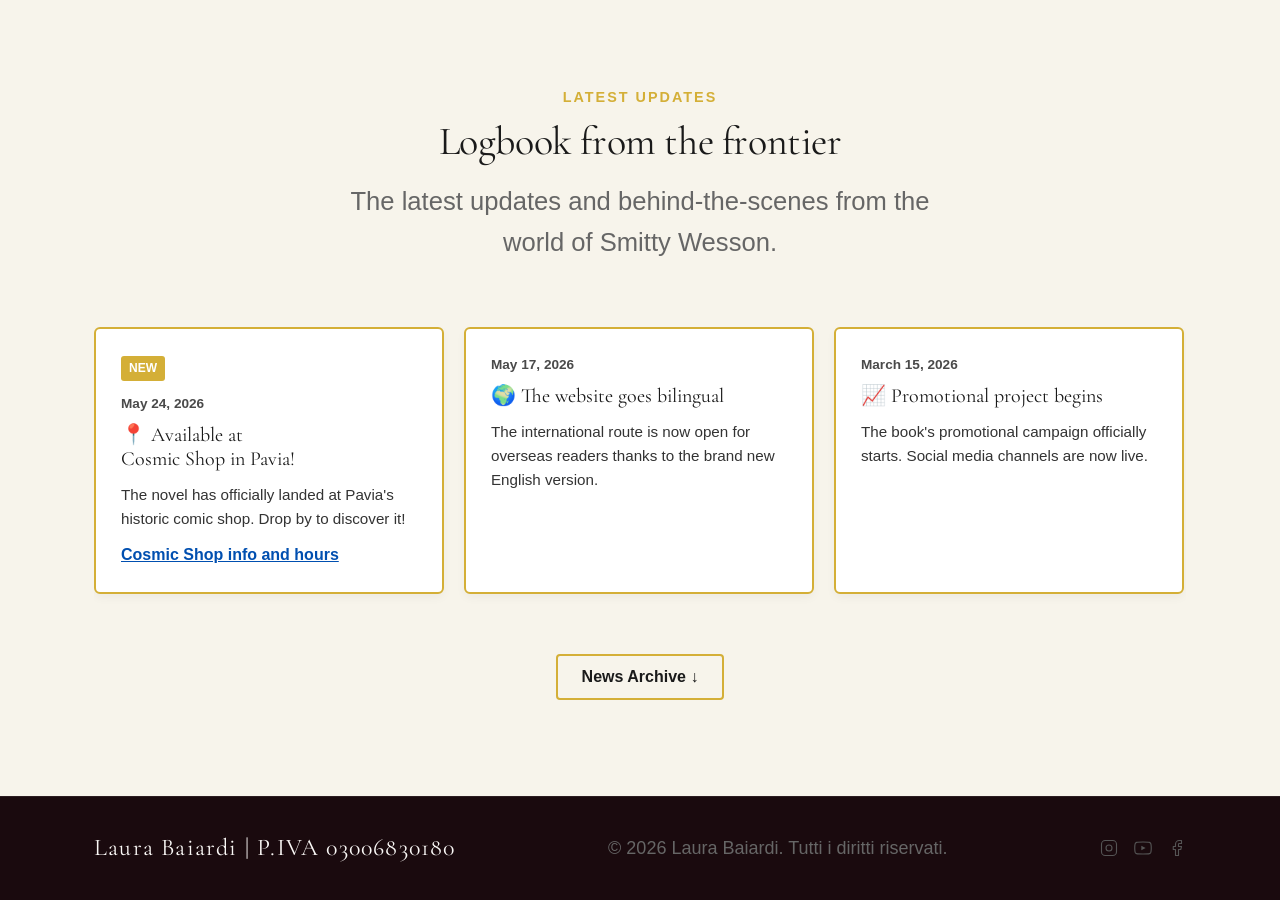
==== commit b550120d: "Update index.html" ====
--- a/en/index.html
+++ b/en/index.html
@@ -456,7 +456,7 @@
 
     <div class="archive-toggle-container" style="margin-top: 40px; text-align: center;">
         <button id="toggle-archive" class="btn-archive" aria-expanded="false" aria-controls="archive-drawer">
-            Discover the story of the project ↓
+            News Archive ↓
         </button>
     </div>
 
@@ -466,7 +466,7 @@
             <div class="news-box-archive">
                 <span class="news-date">Project Genesis</span>
                 <h3>🔍 The first drafts</h3>
-                <p>The very first chapters and night-time inspections through the narrow streets of Pavia and the city's pubs.</p>
+                <p>The project of a comedic Western story took shape in 2022 with the first draft. Over the next few years, it evolved into a full-length novel.</p>
             </div>
             
         </div>
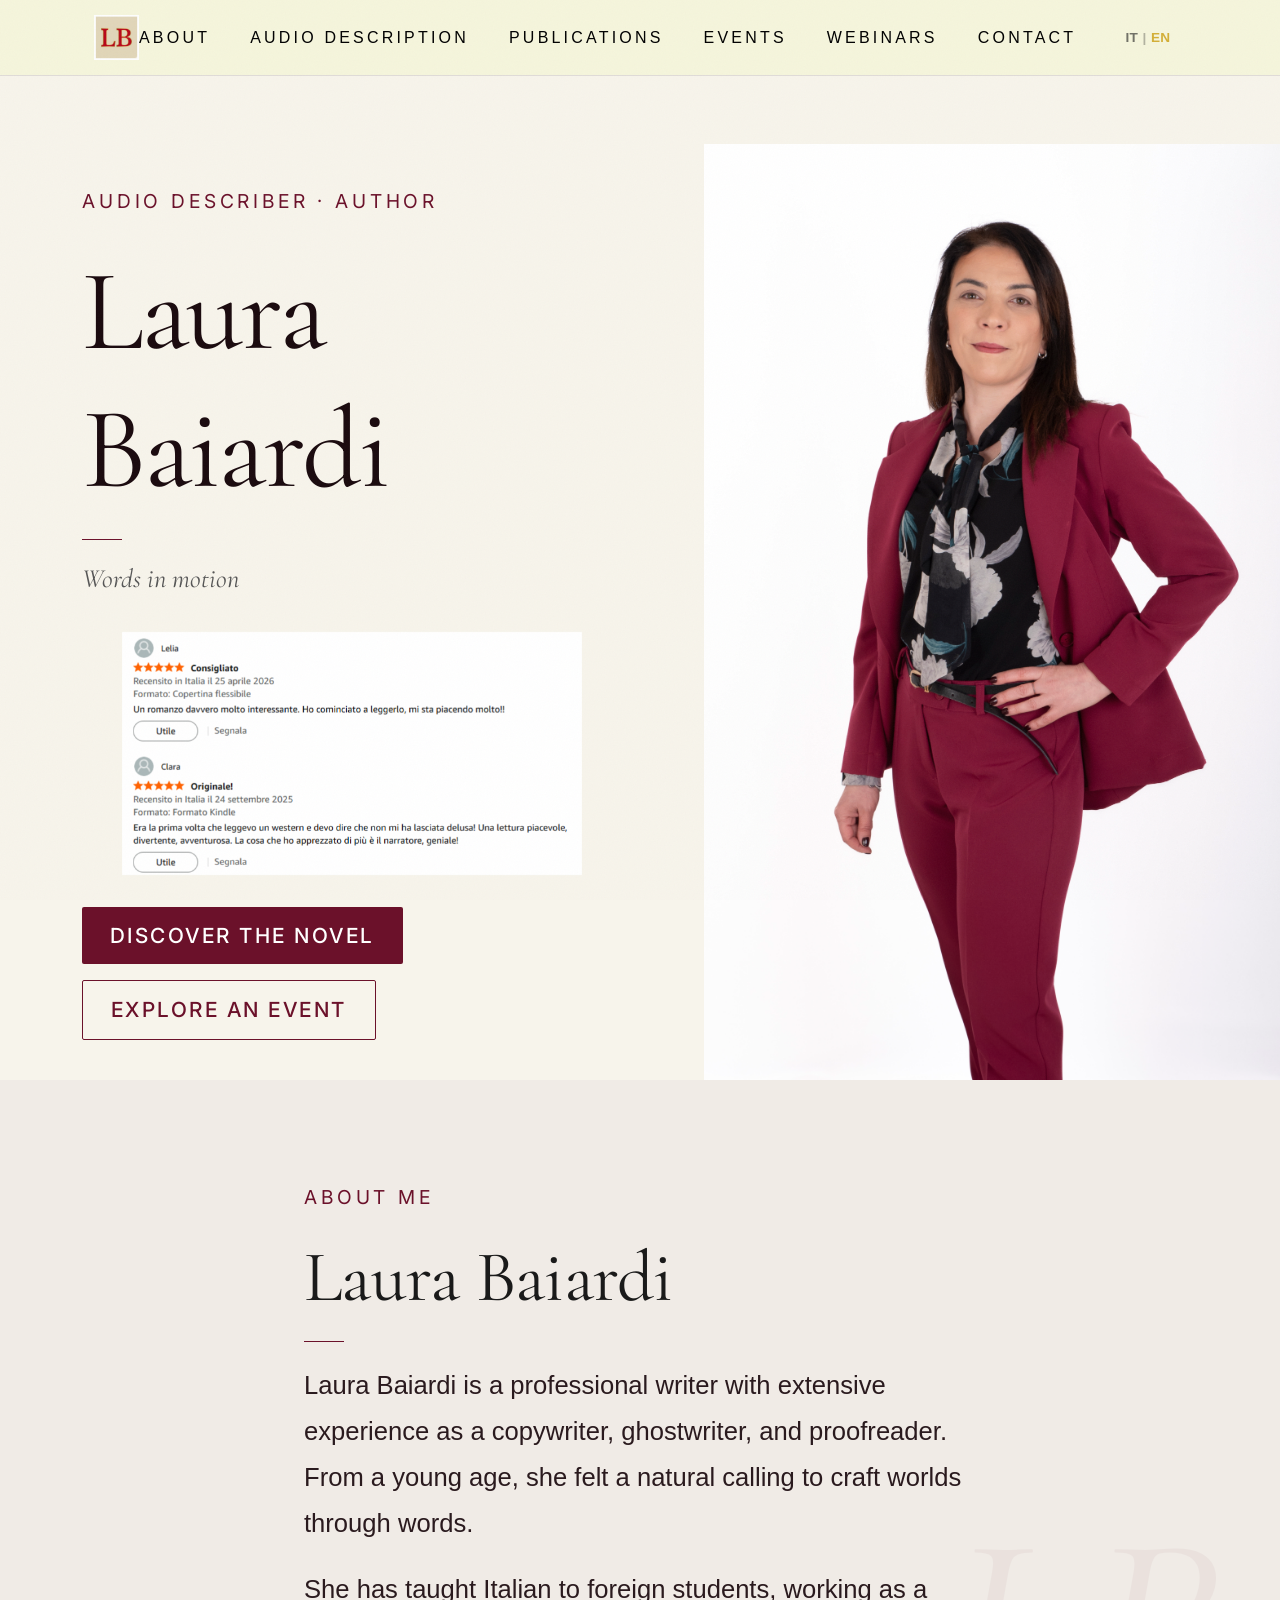
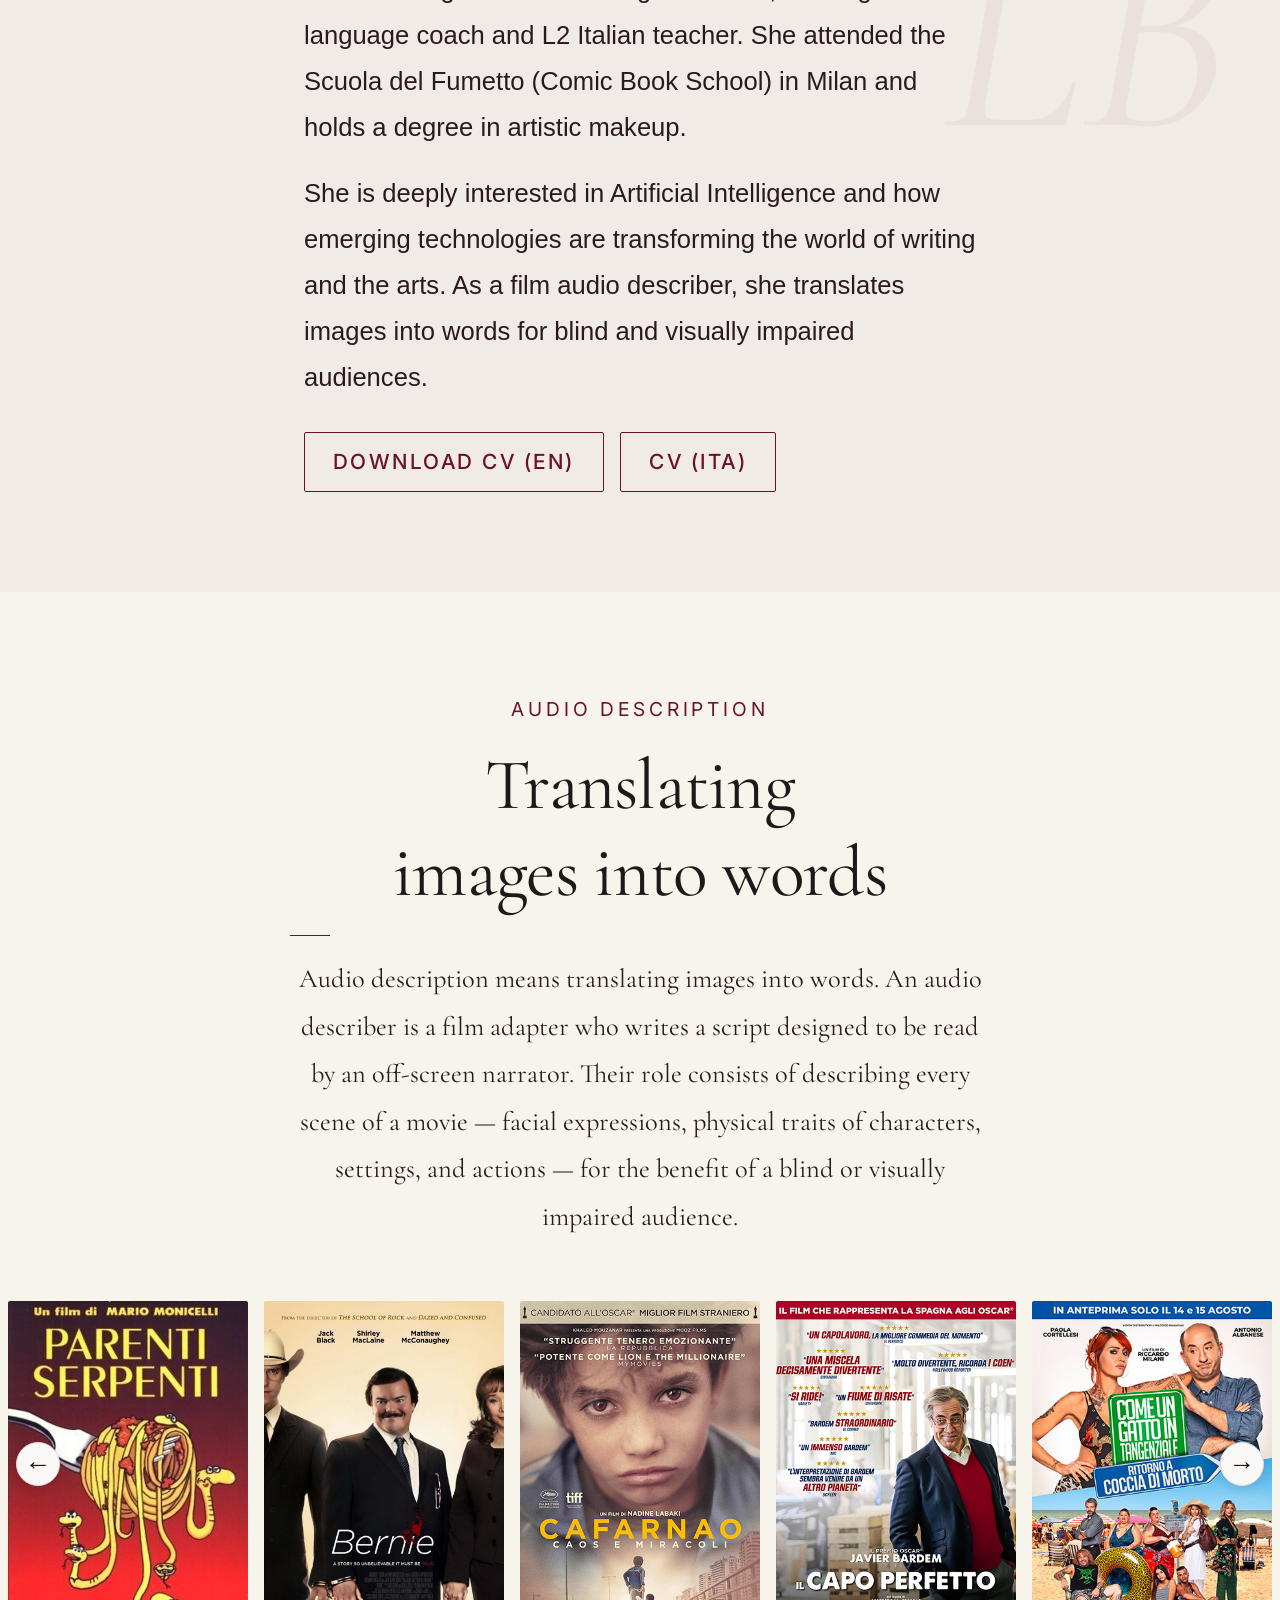
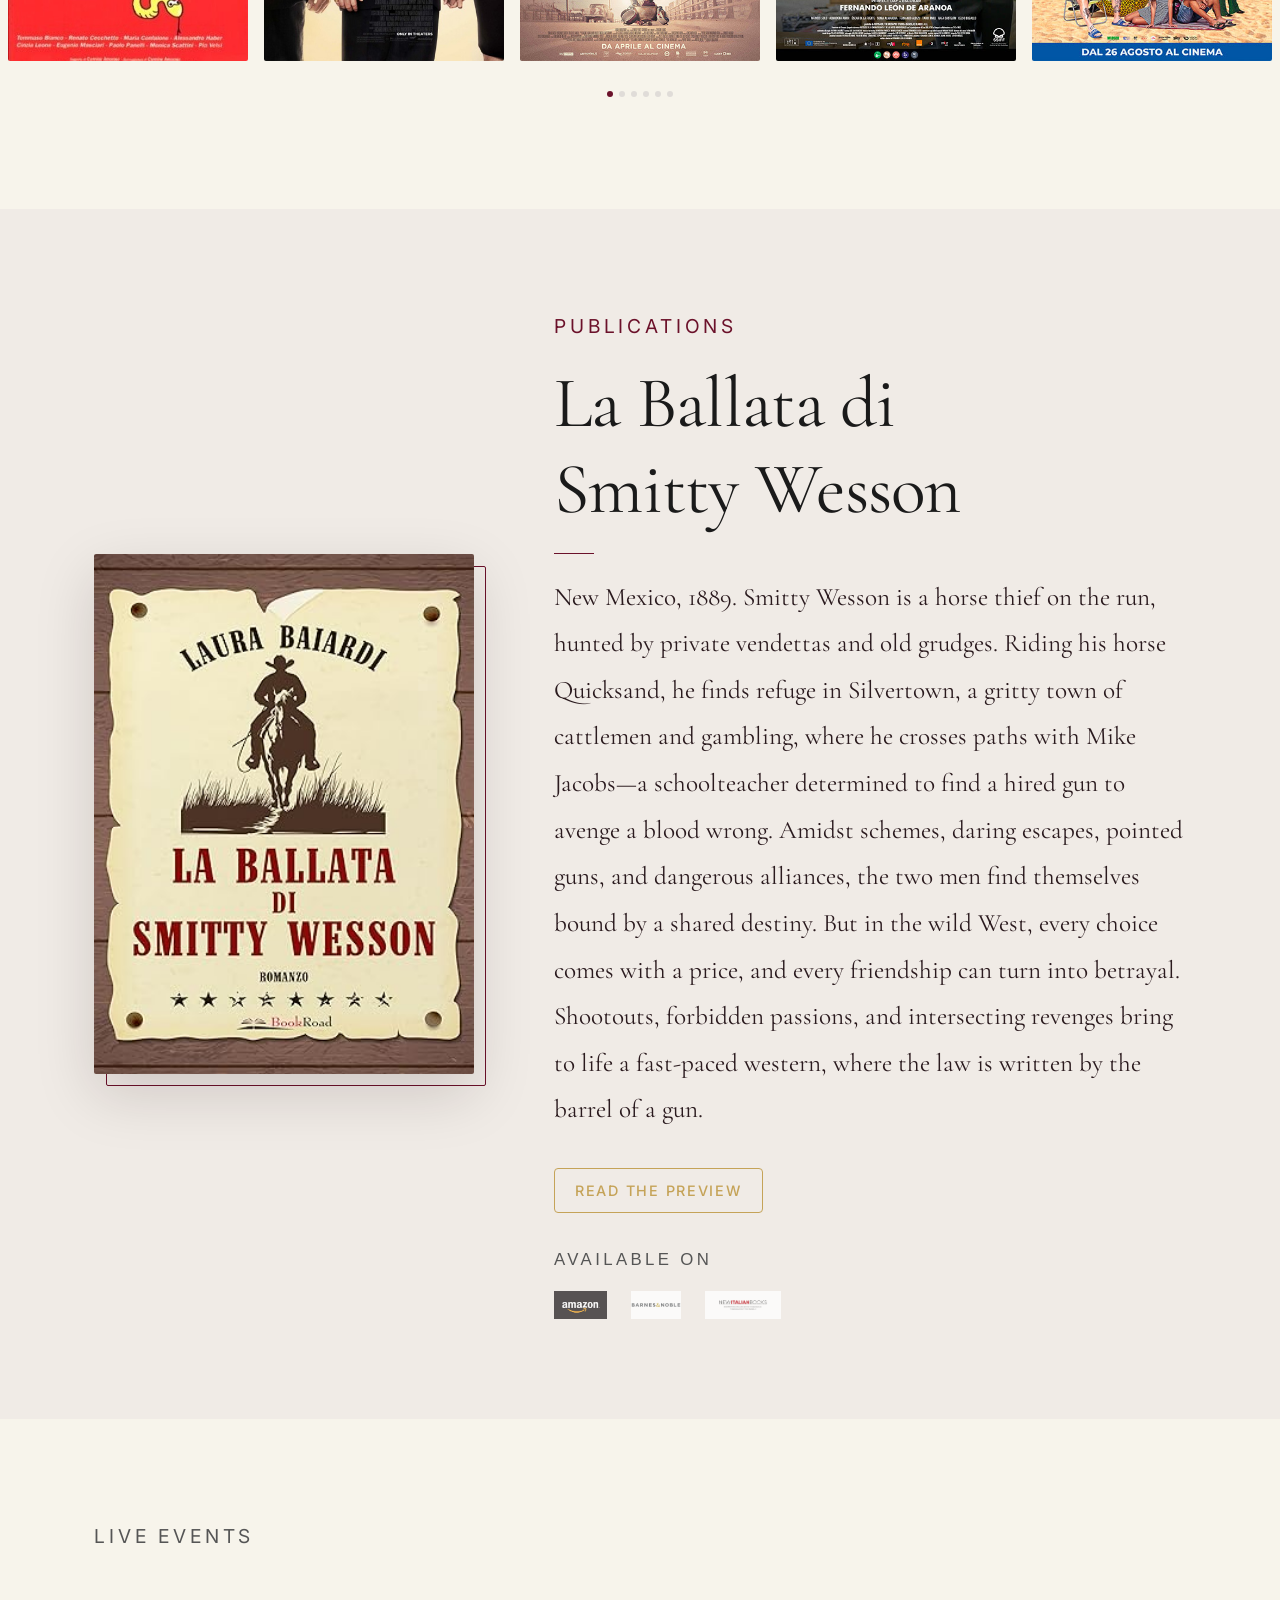
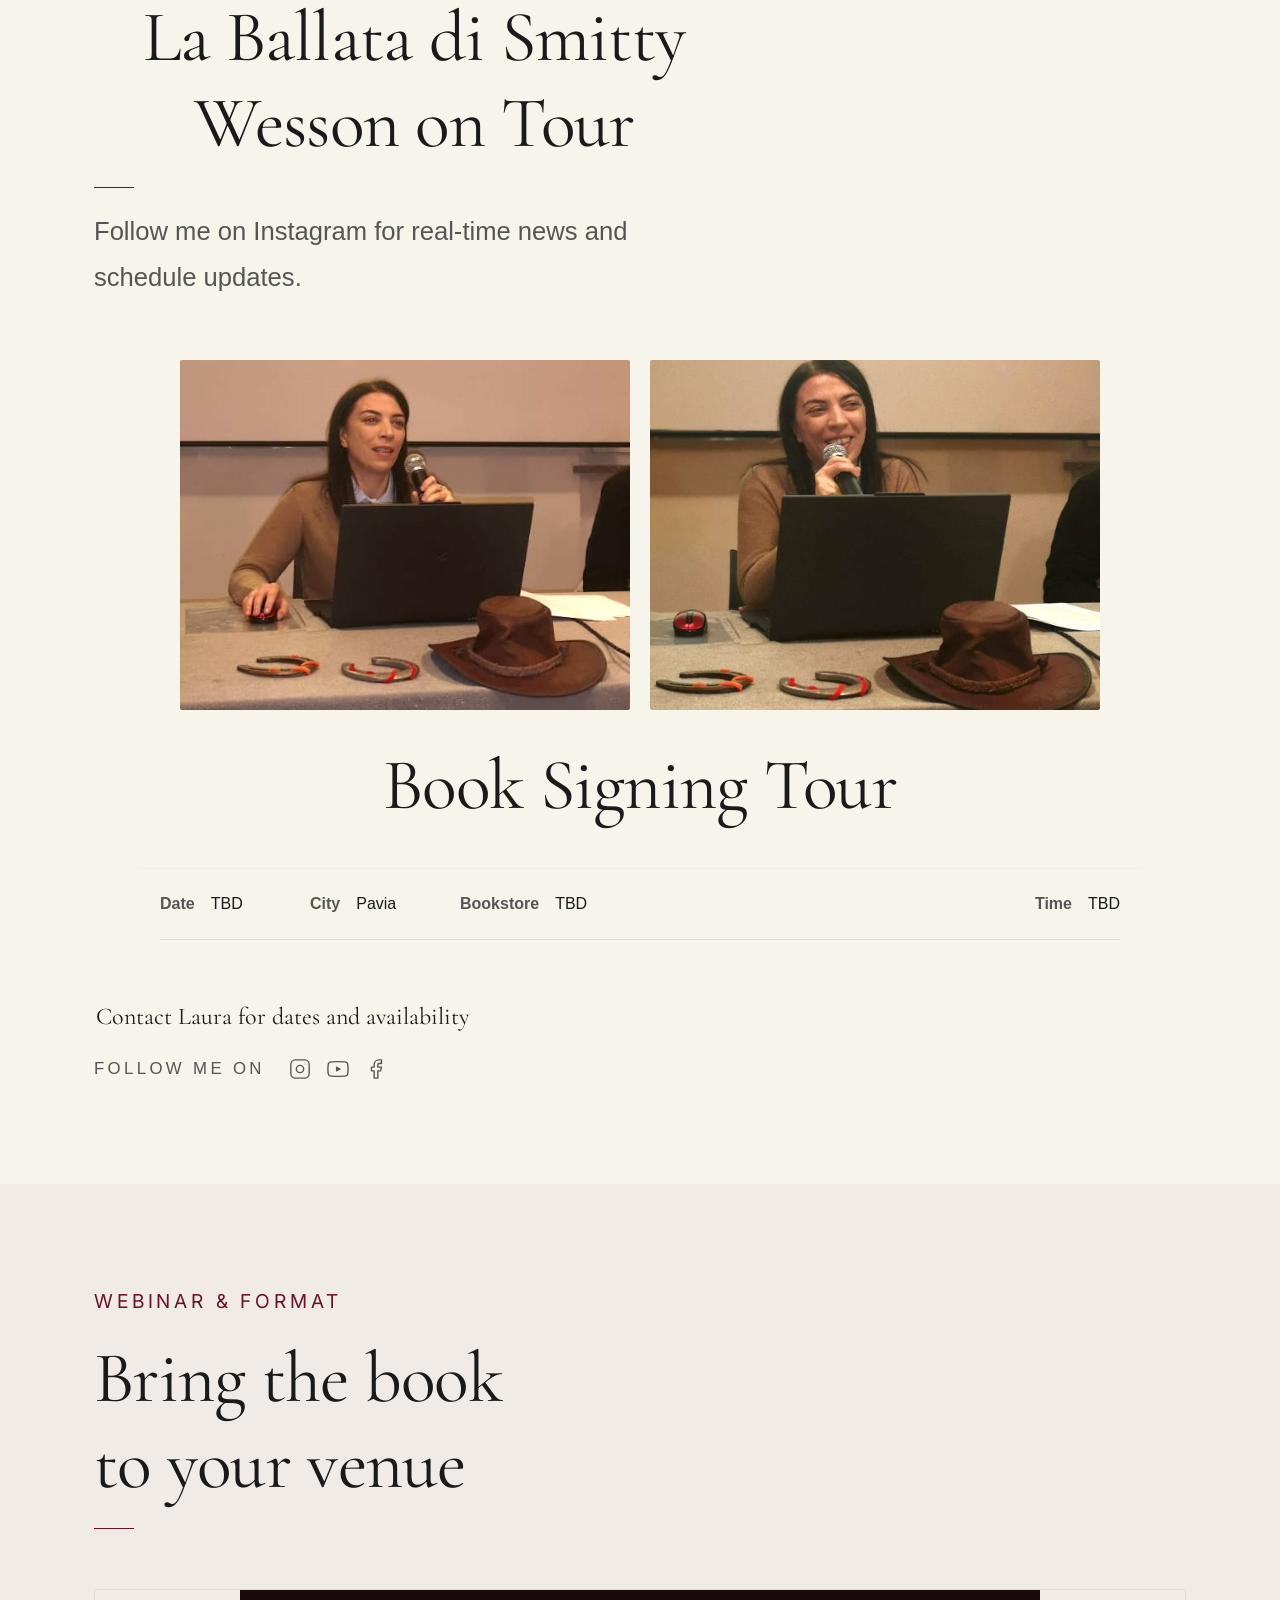
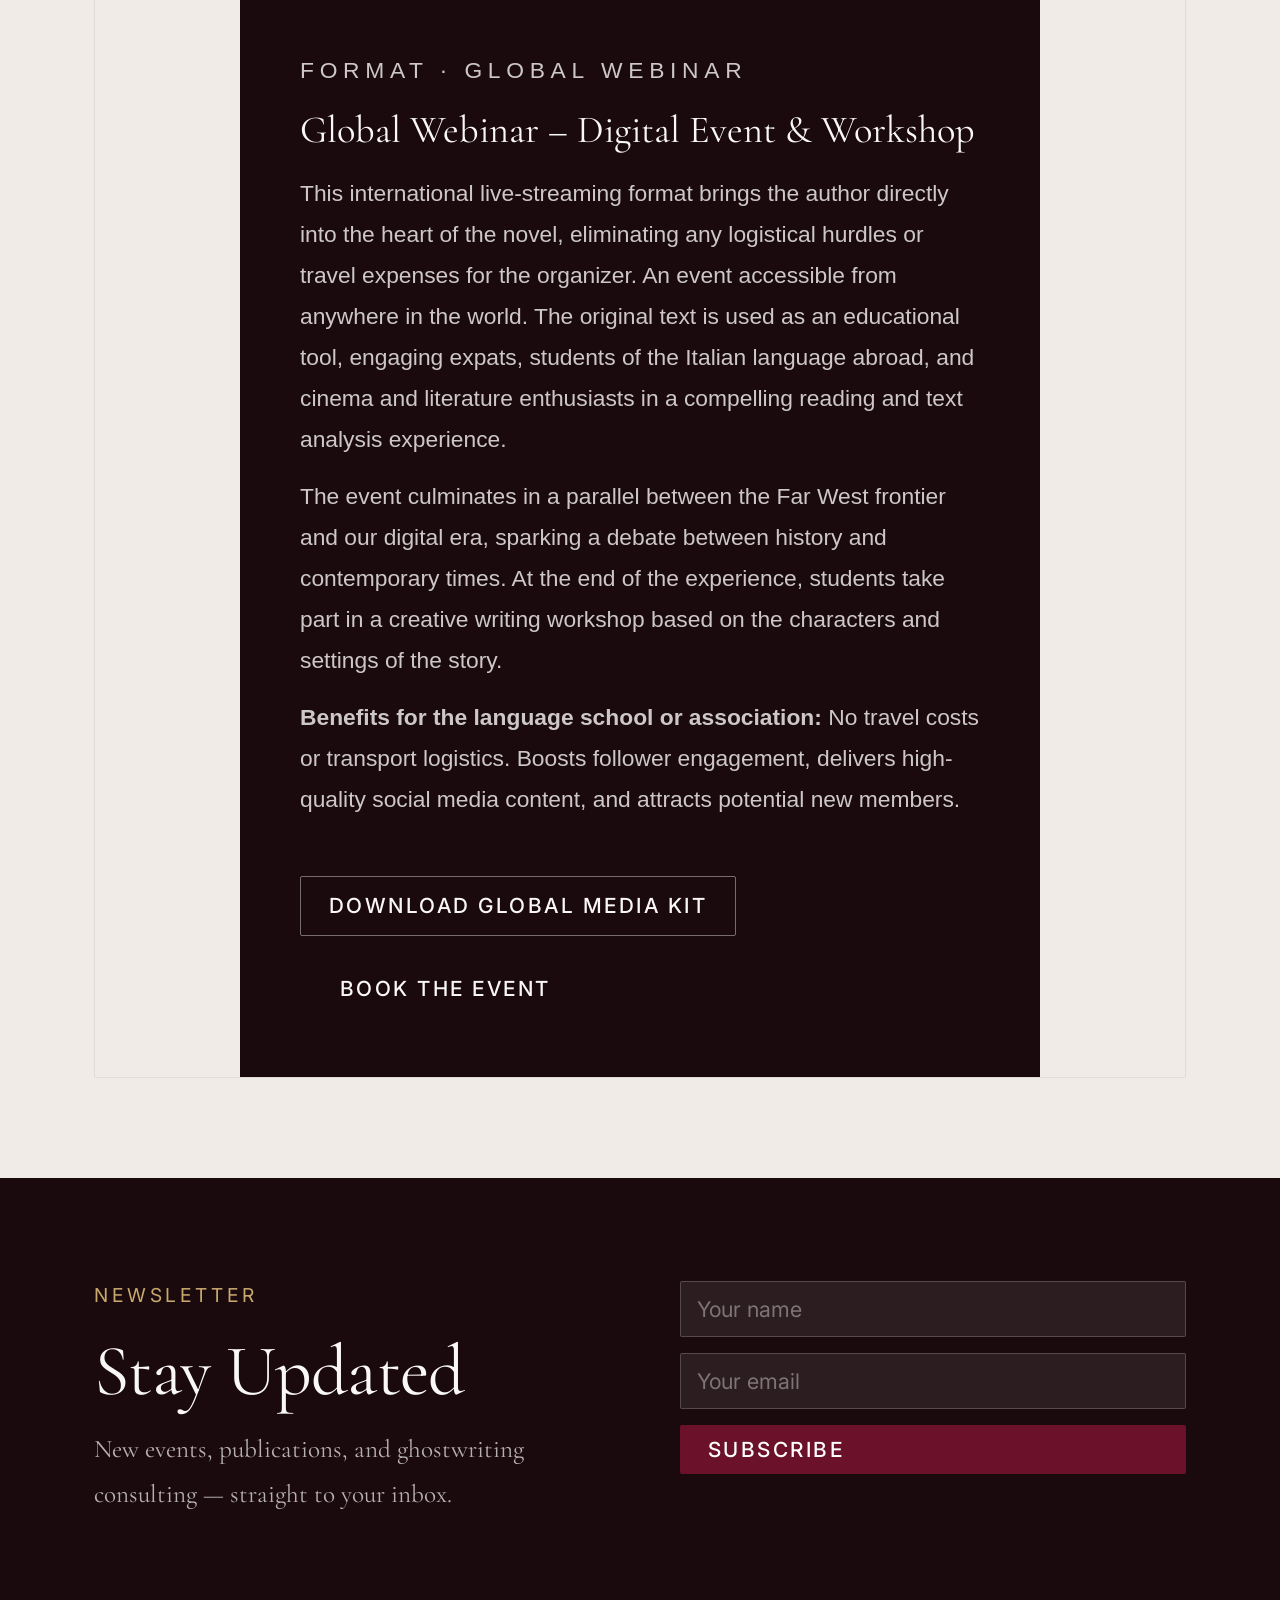
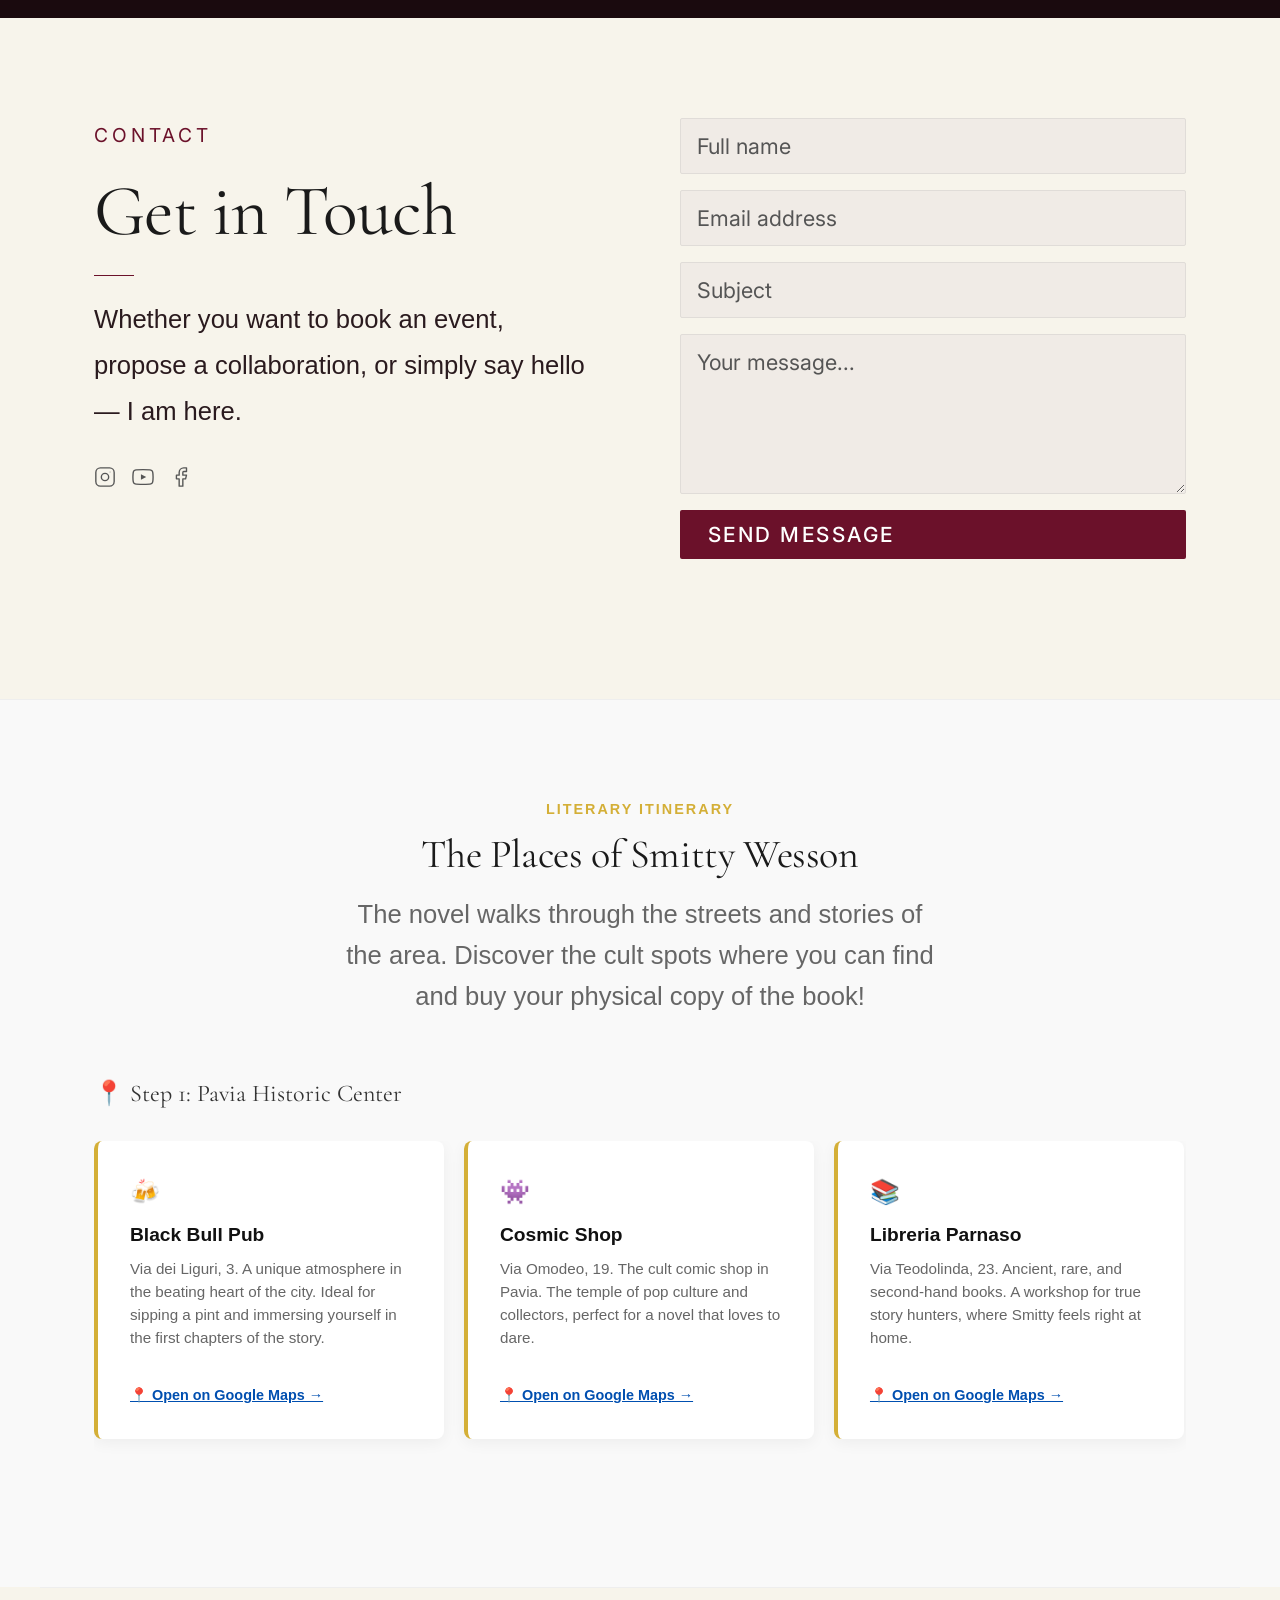
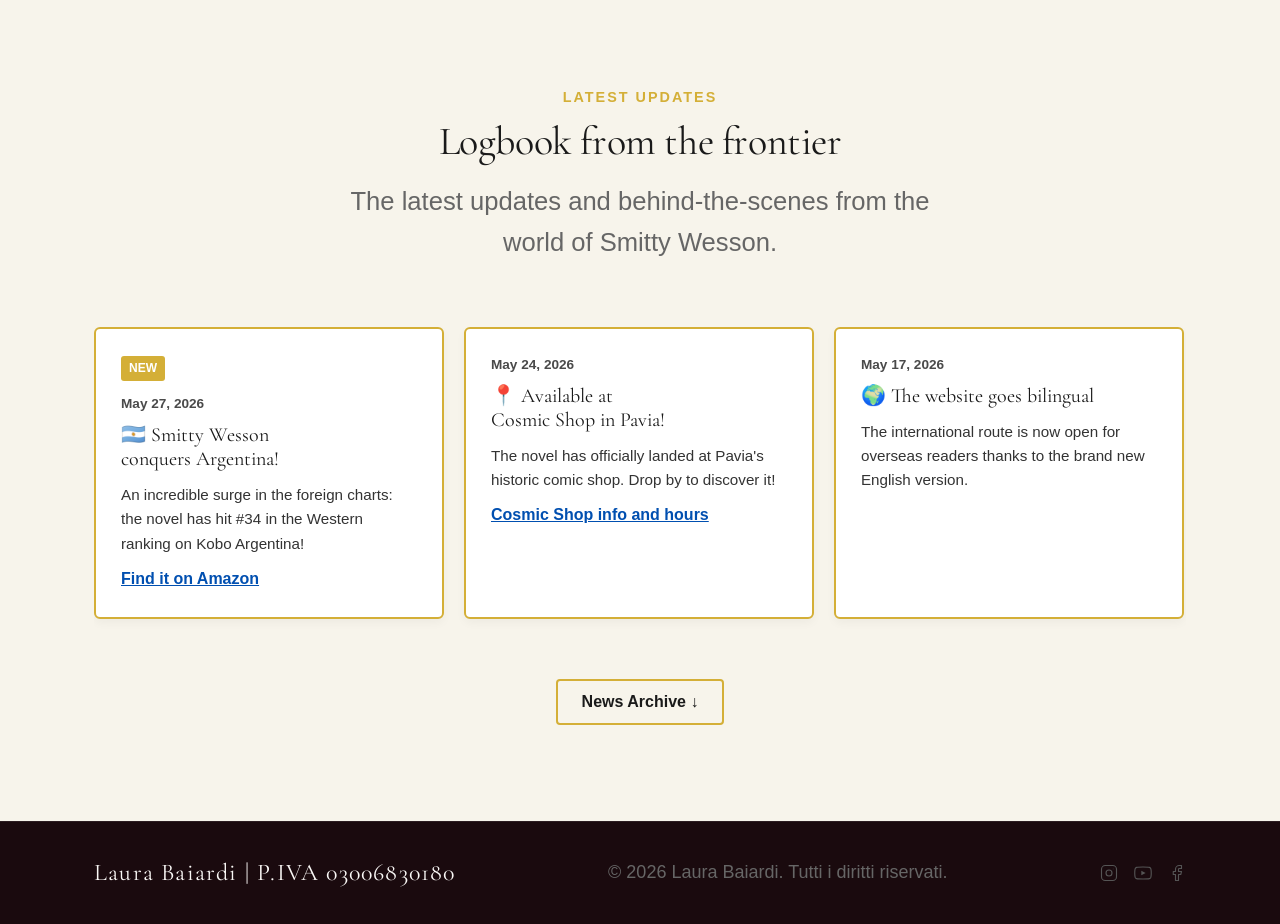
==== commit d0cde730: "Update index.html" ====
--- a/en/index.html
+++ b/en/index.html
@@ -415,6 +415,13 @@
             
         <div class="news-box">
             <span class="news-tag">New</span>
+            <span class="news-date">May 27, 2026</span>
+            <h3>🇦🇷 Smitty Wesson conquers Argentina!</h3>
+            <p>An incredible surge in the foreign charts: the novel has hit #34 in the Western ranking on Kobo Argentina!</p>
+            <a href="https://www.amazon.com/ballata-Smitty-Wesson-Laura-Baiardi/dp/8833222195/" target="_blank" rel="noopener" data-umami-event="en-click-news-argentina">Find it on Amazon</a>
+        </div>
+            
+        <div class="news-box">
             <span class="news-date">May 24, 2026</span>
             <h3>📍 Available at Cosmic Shop in Pavia!</h3>
             <p>The novel has officially landed at Pavia's historic comic shop. Drop by to discover it!</p>
@@ -440,15 +447,9 @@
         </div>
 
         <div class="news-box">
-            <span class="news-date">August 25, 2025</span>
+            <span class="news-date">August 29, 2025</span>
             <h3>📖 The first edition</h3>
             <p>The print runs come to life. Smitty Wesson is officially available in the stores of major online bookstores.</p>
-        </div>
-
-        <div class="news-box">
-            <span class="news-date">Summer 2024</span>
-            <h3>✍️ The initial spark</h3>
-            <p>BookRoad publisher believes in Smitty Wesson and decides to launch an editorial crowdfunding campaign on their website.</p>
         </div>
 
       </div> 
@@ -462,6 +463,12 @@
 
     <div id="archive-drawer" class="archive-container hidden">
         <div class="archive-grid">
+            
+            <div class="news-box-archive">
+                <span class="news-date">Summer 2024</span>
+                <h3>✍️ The initial spark</h3>
+                <p>BookRoad publisher believes in Smitty Wesson and decides to launch an editorial crowdfunding campaign on their website.</p>
+            </div>
             
             <div class="news-box-archive">
                 <span class="news-date">Project Genesis</span>
@@ -486,7 +493,7 @@
             this.setAttribute('aria-expanded', 'true');
         } else {
             drawer.classList.add('hidden');
-            this.textContent = 'Discover the story of the project ↓';
+            this.textContent = 'News Archive ↓';
             this.setAttribute('aria-expanded', 'false');
         }
     });
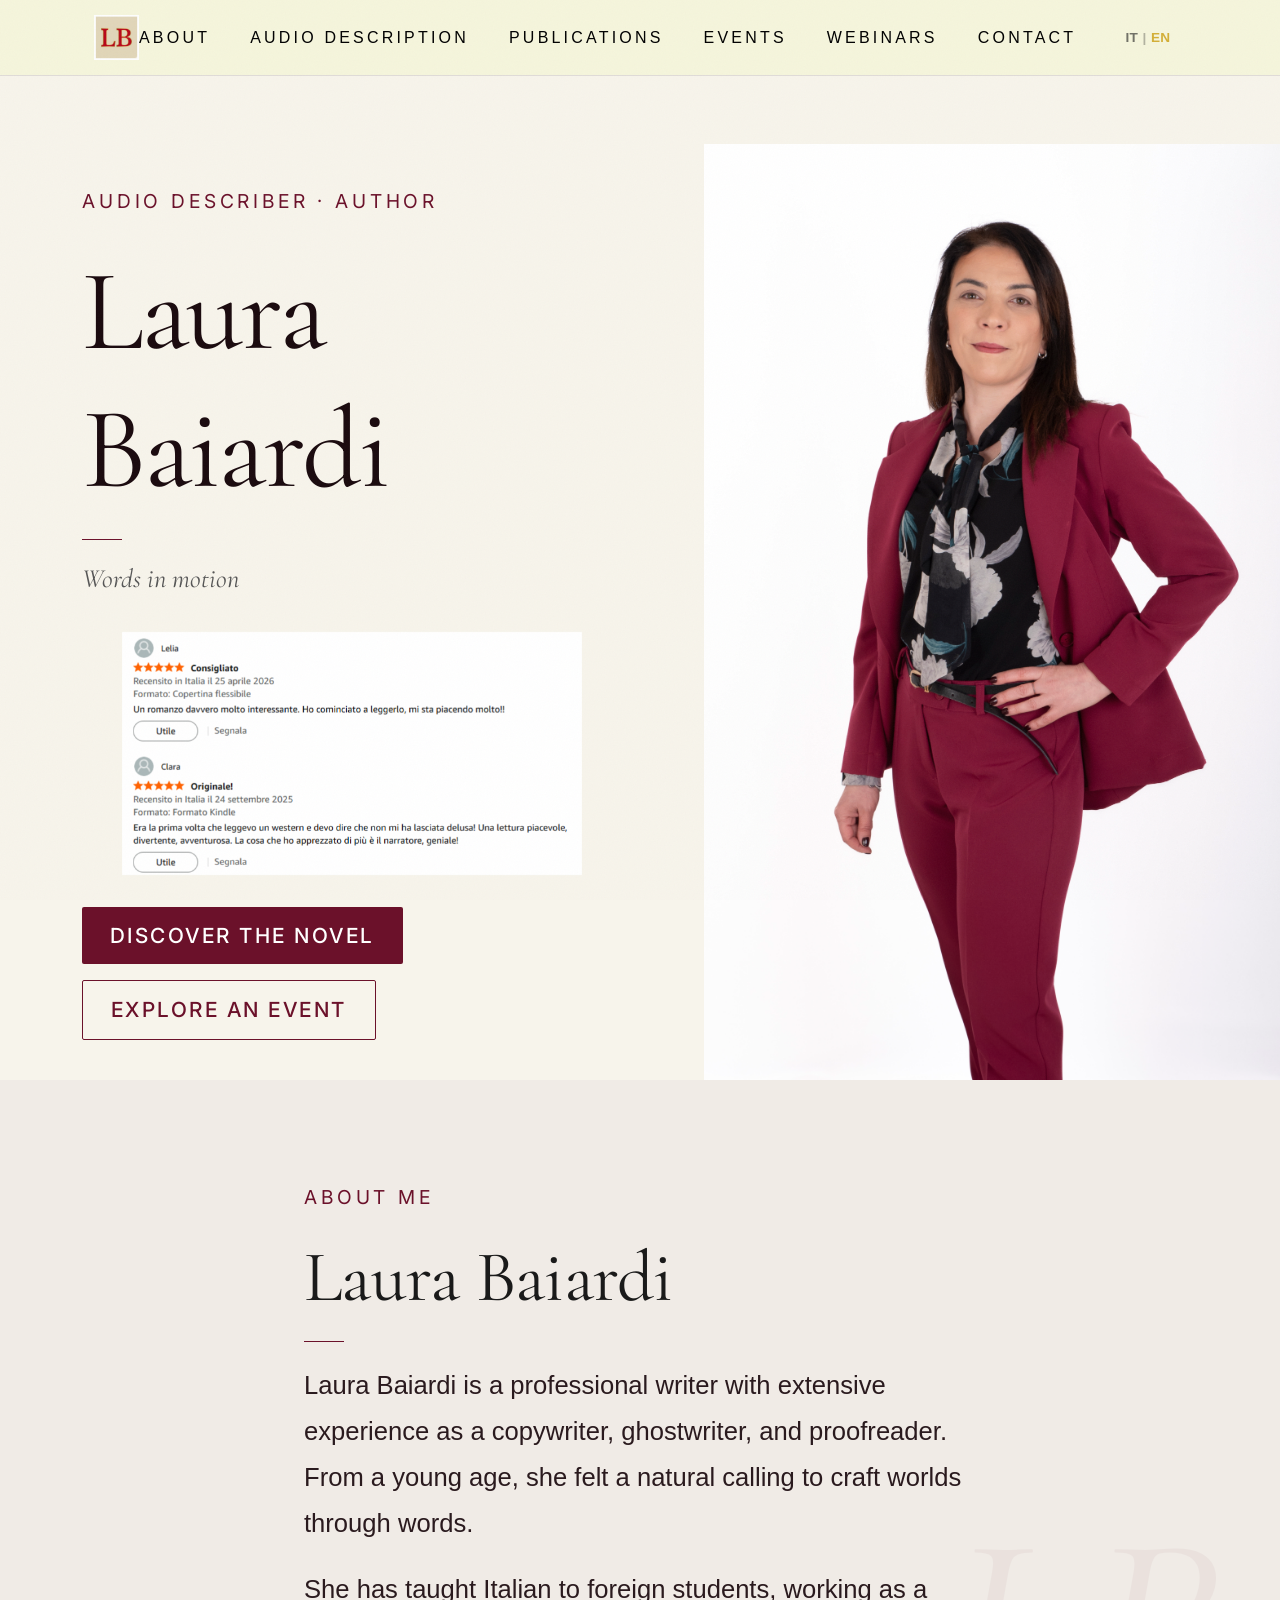
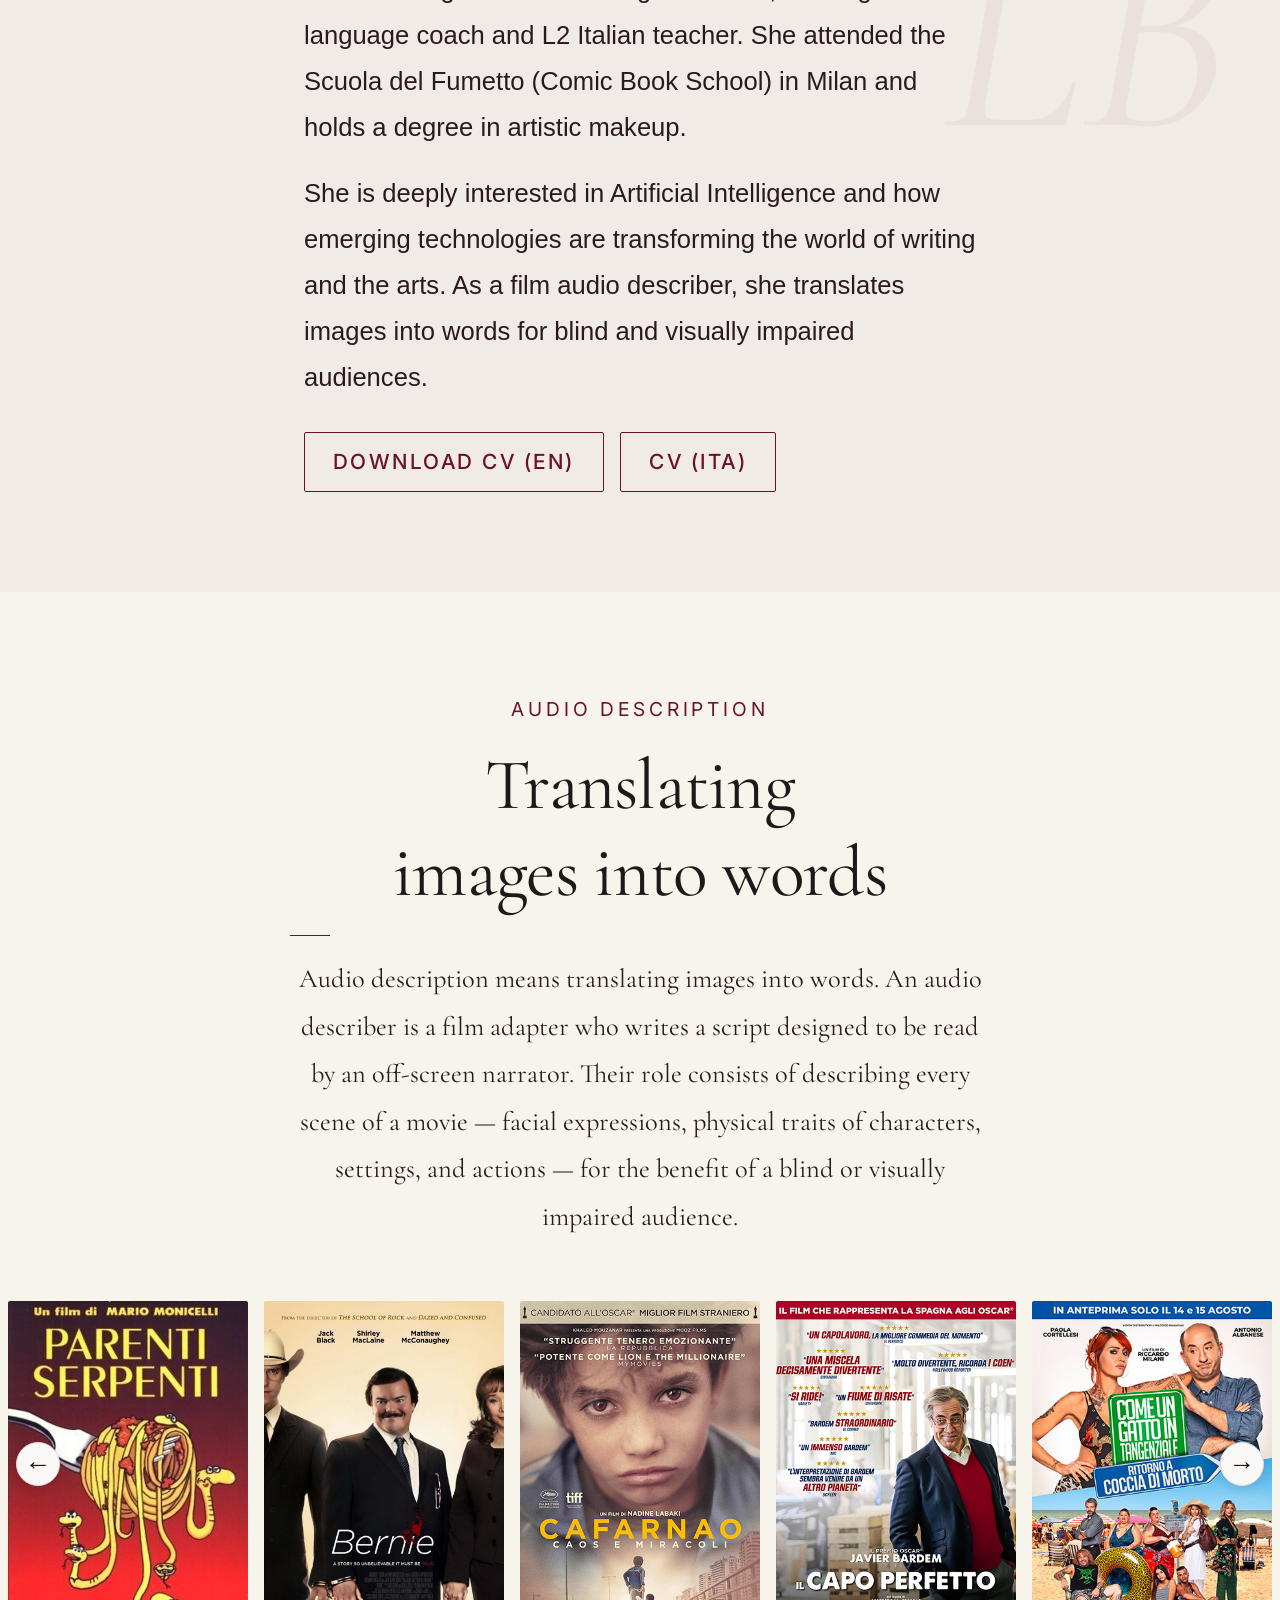
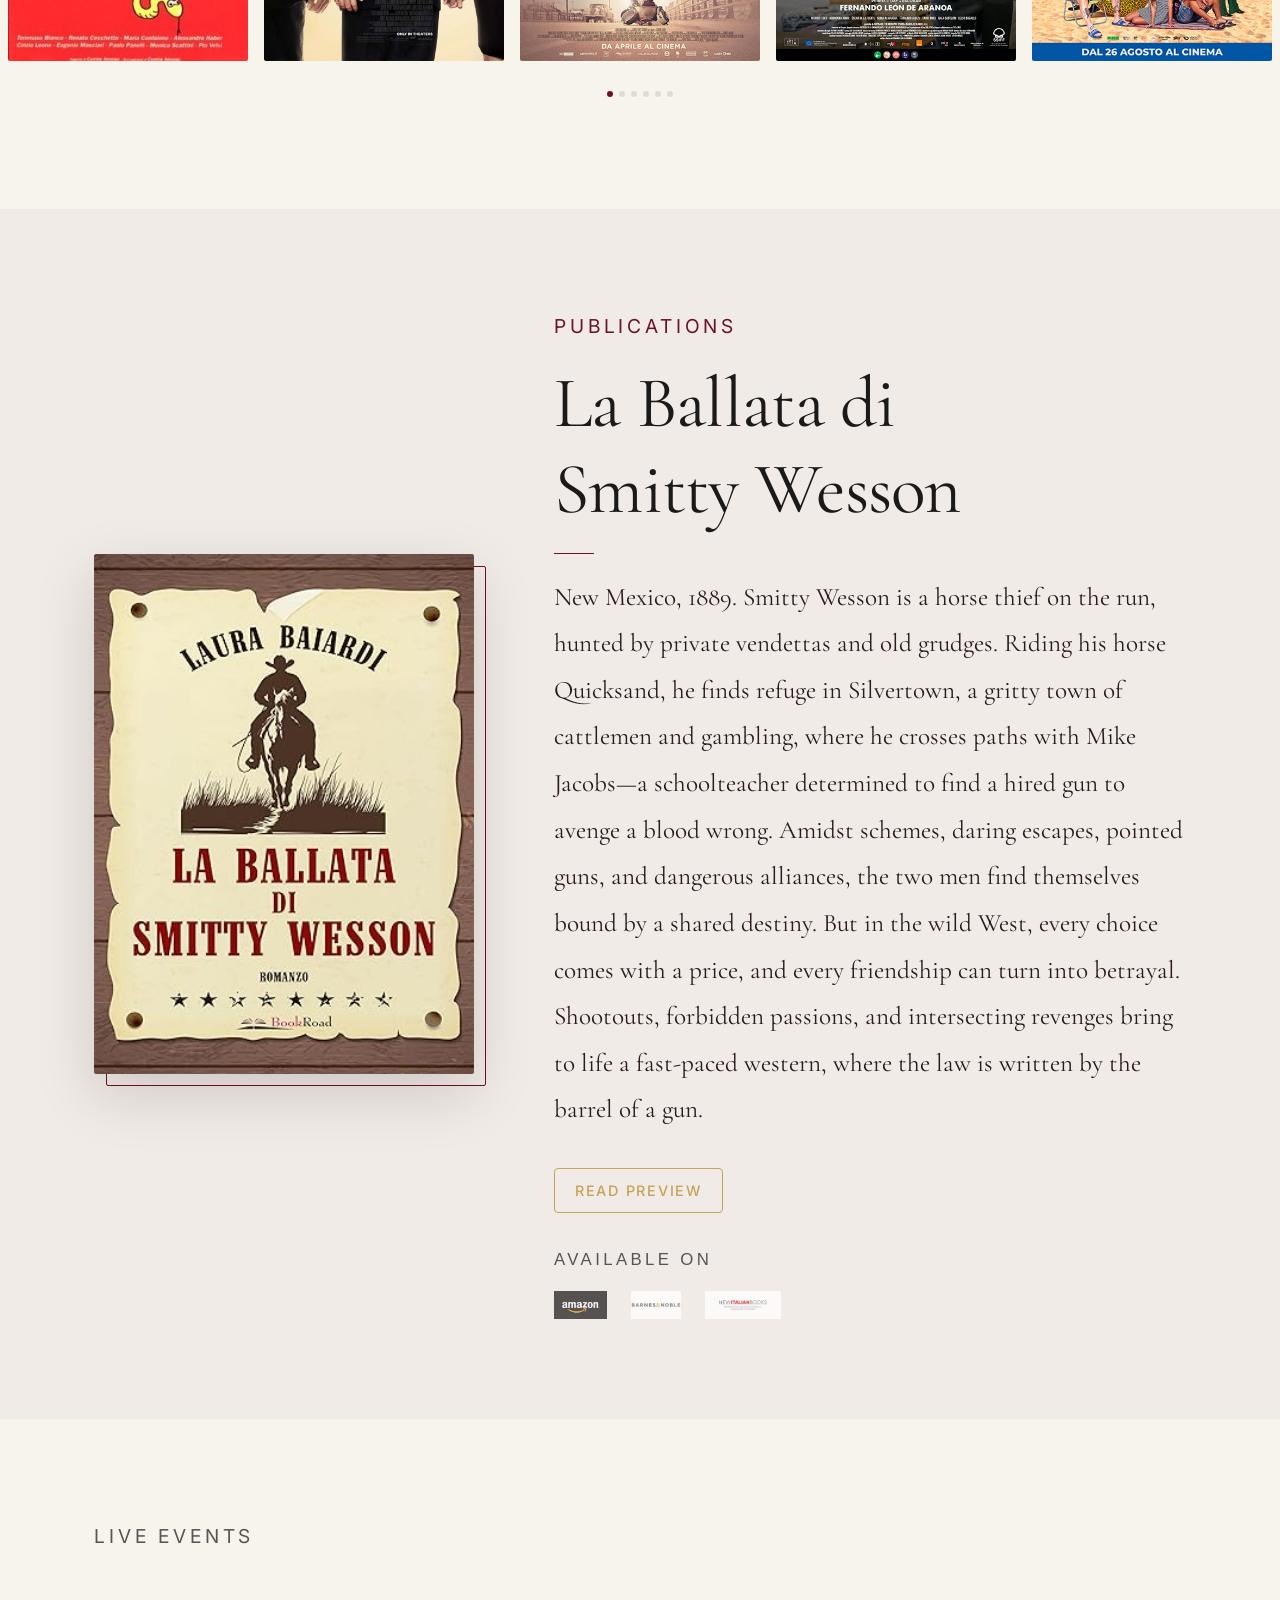
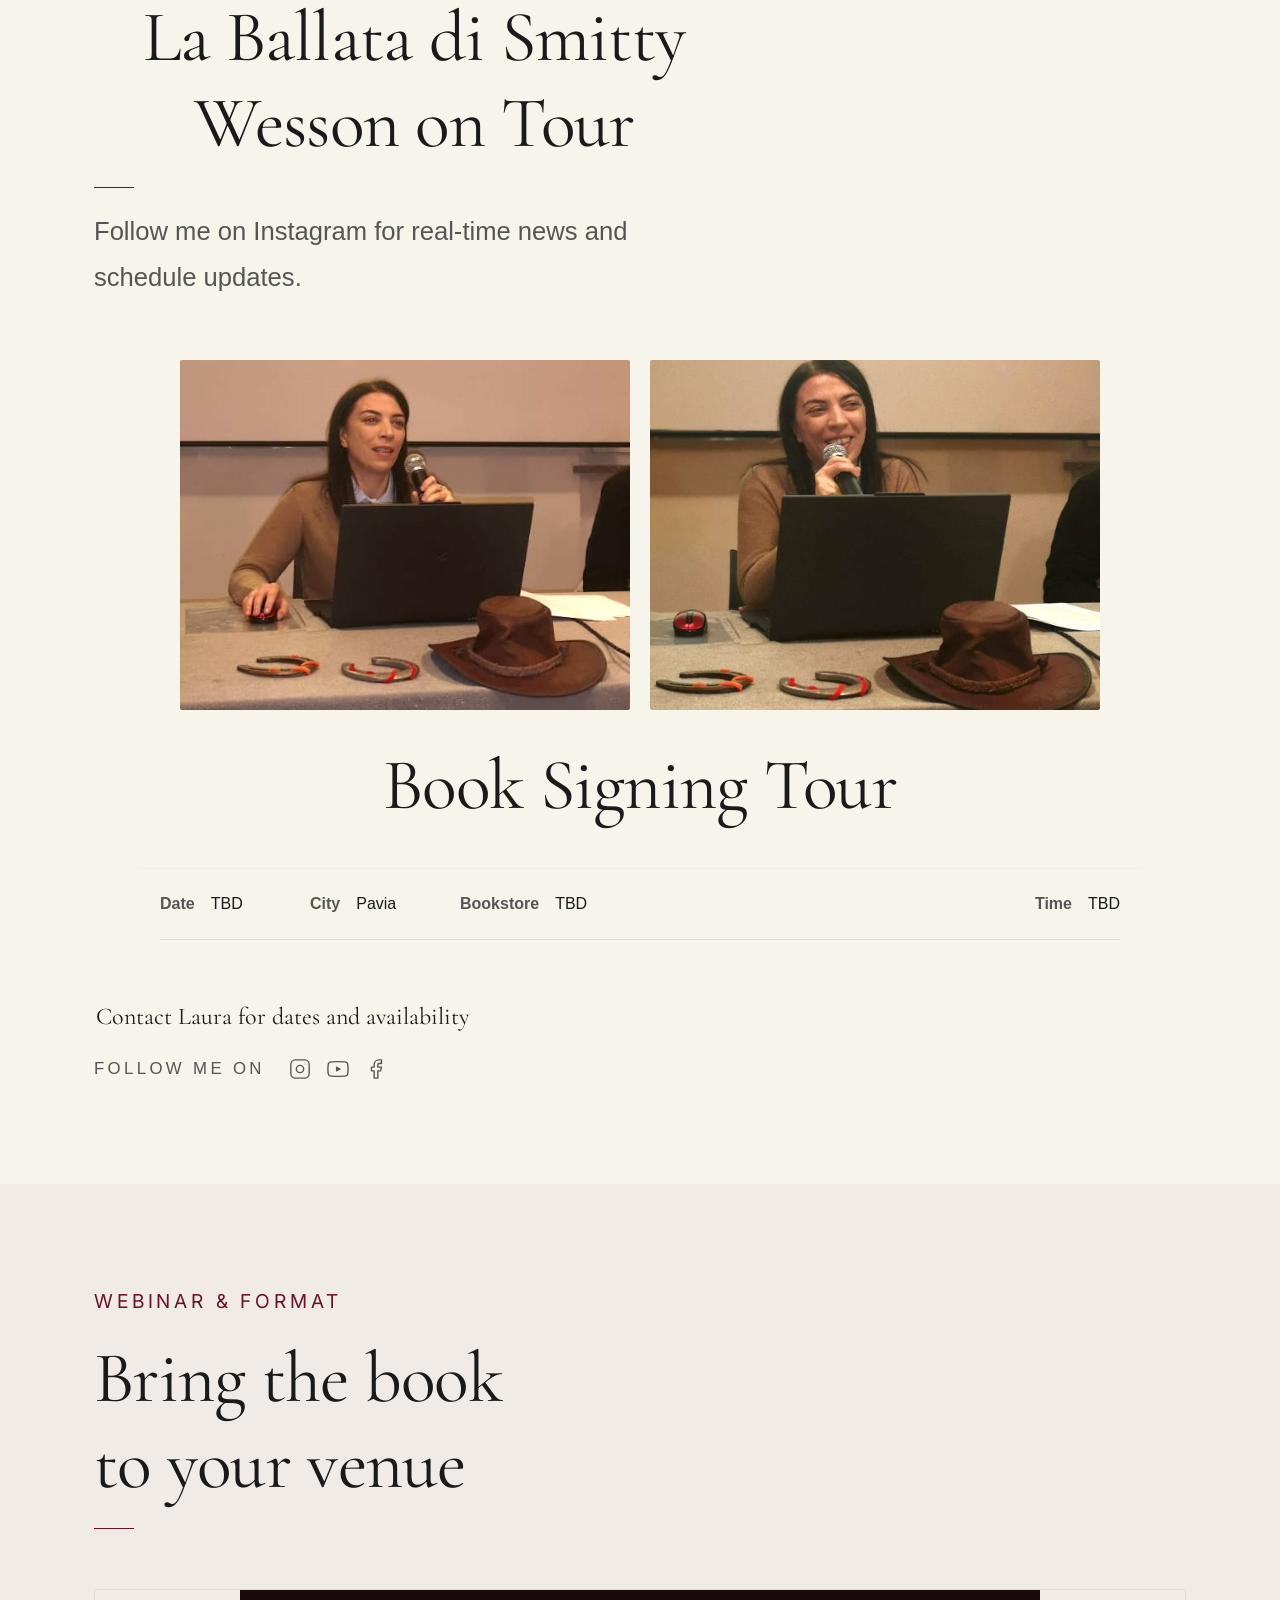
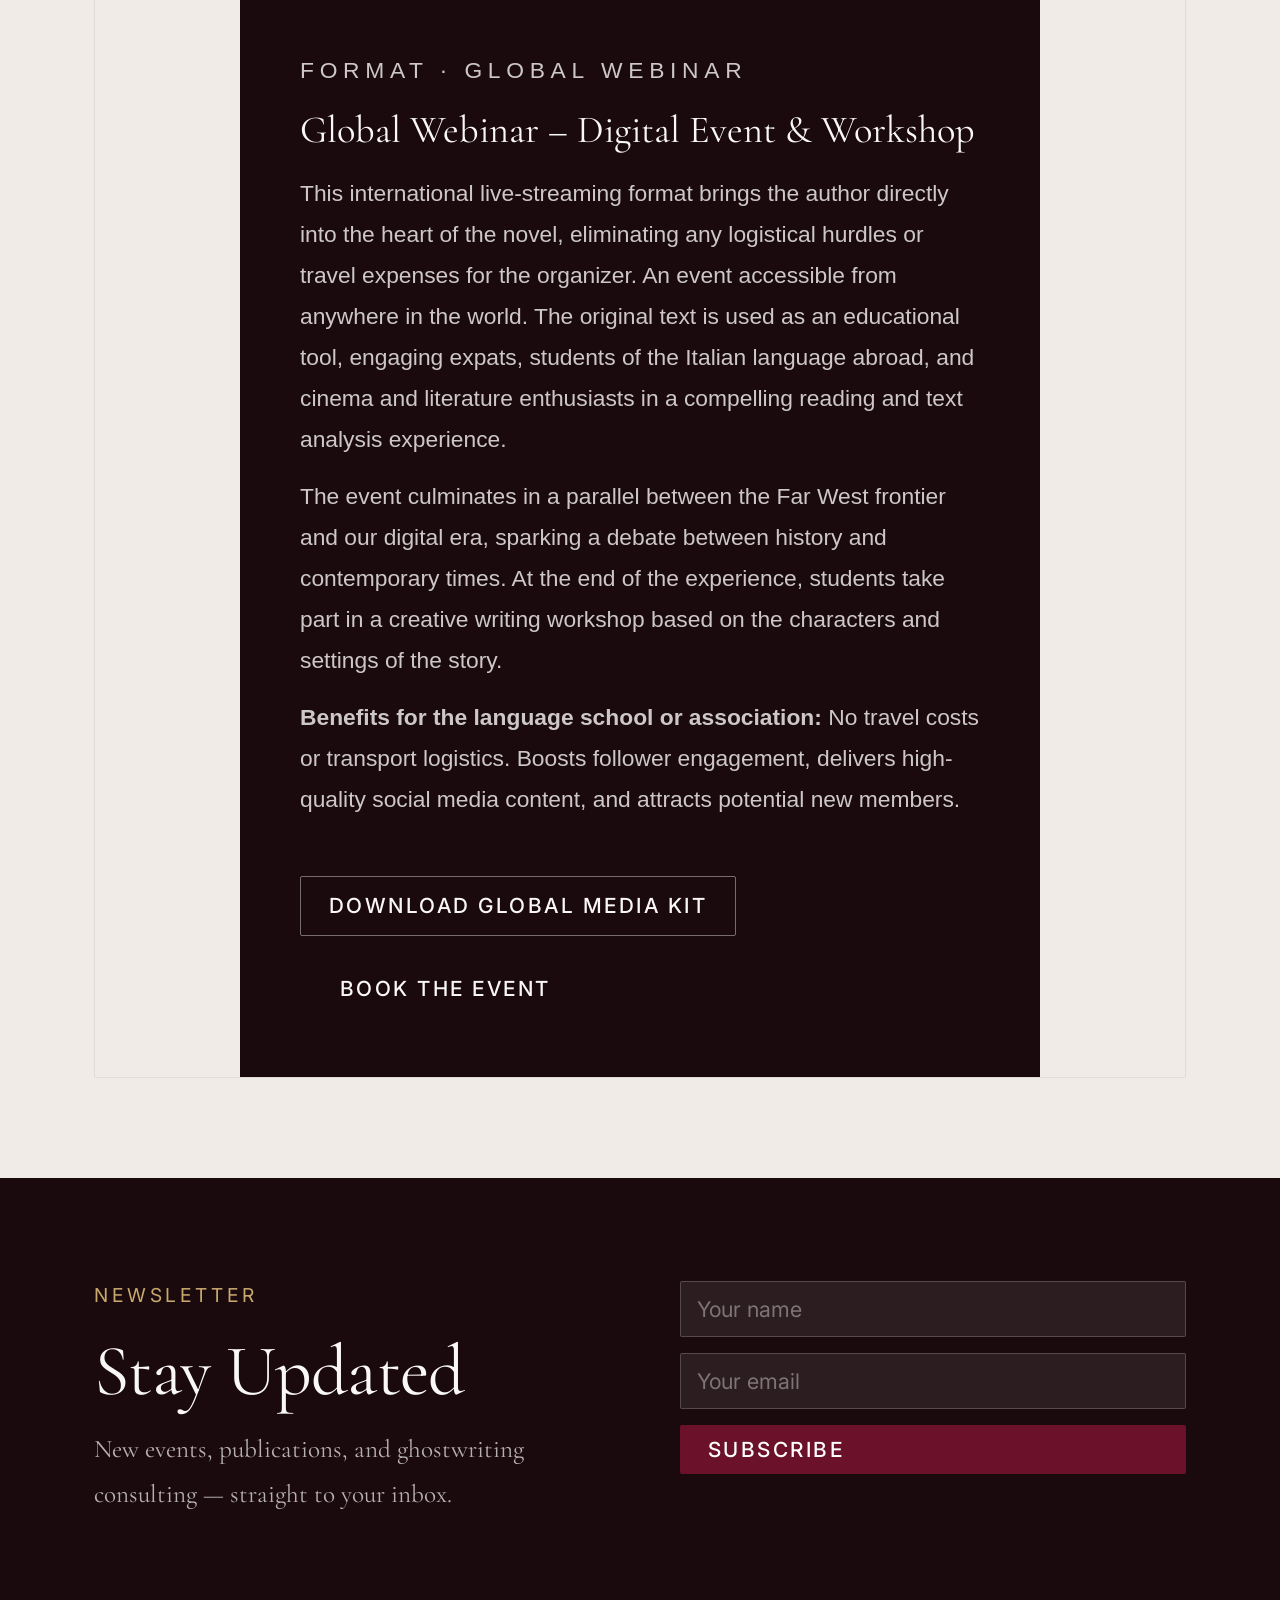
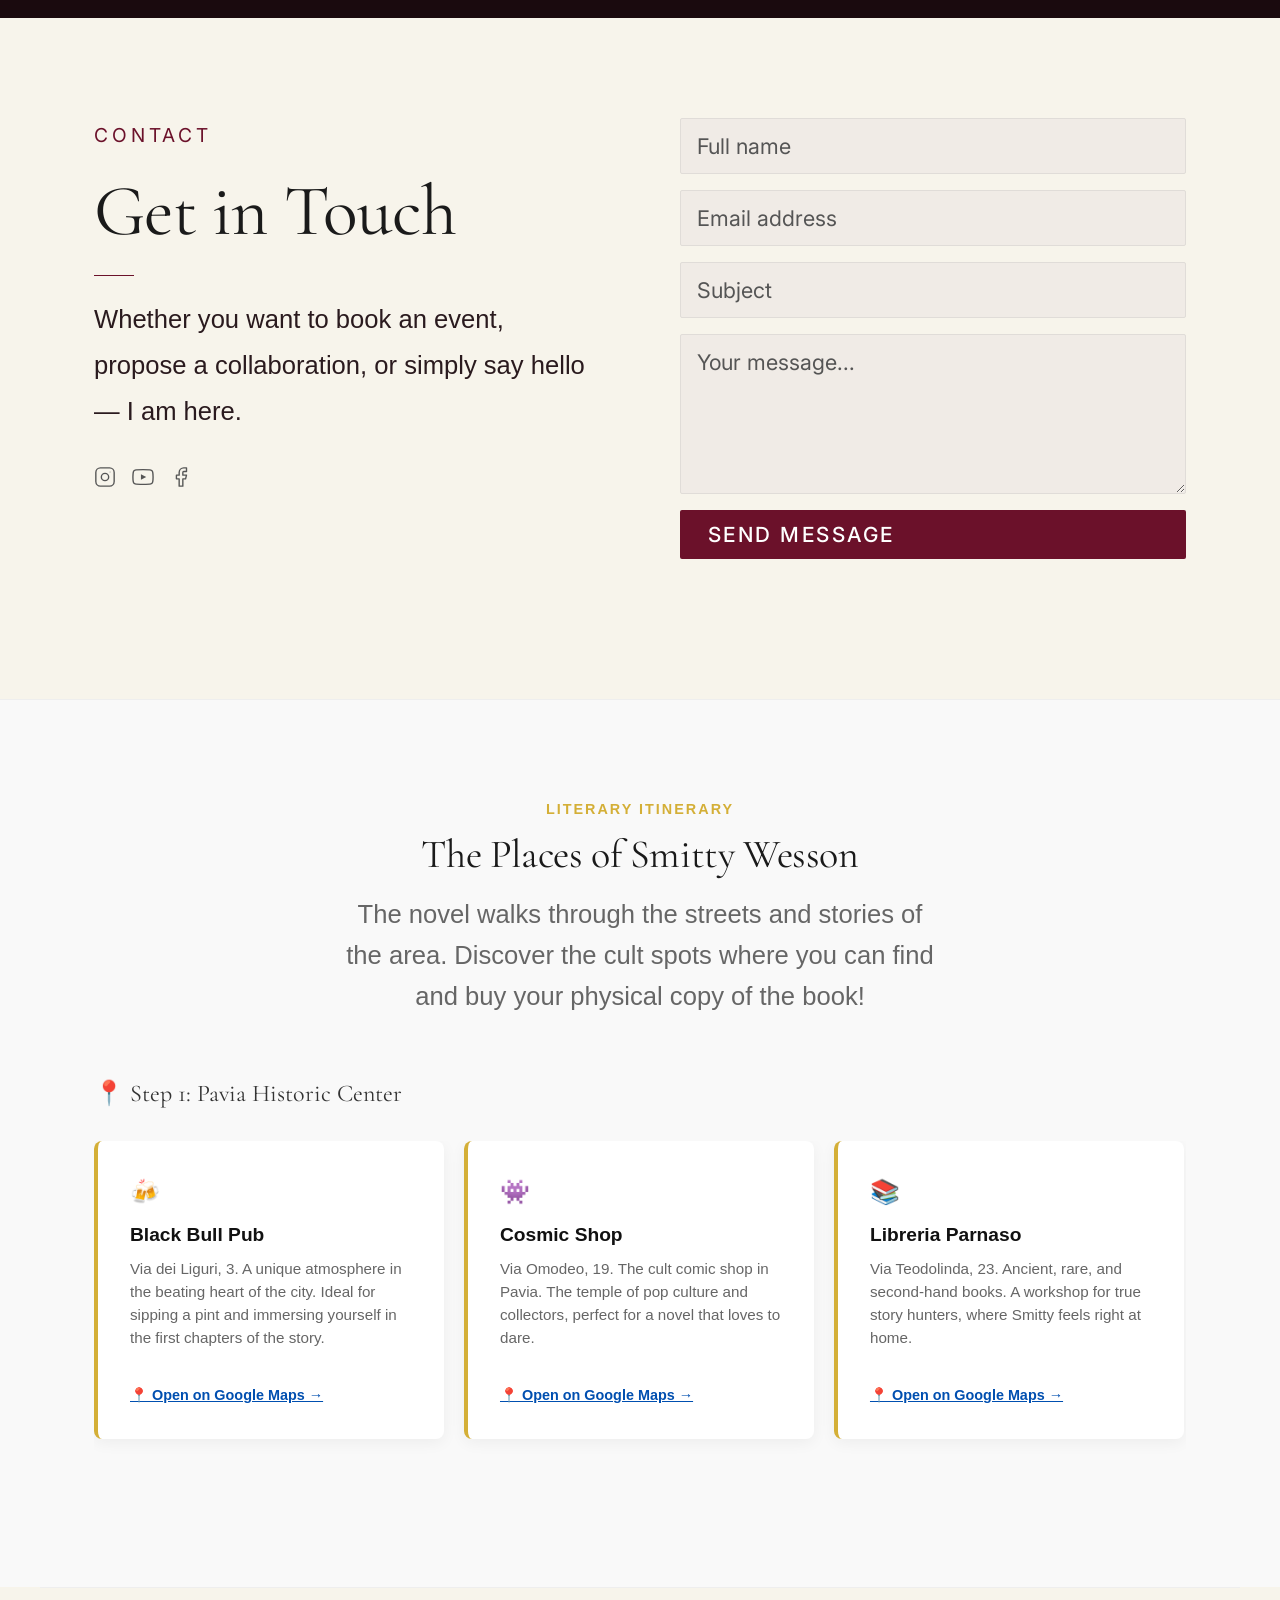
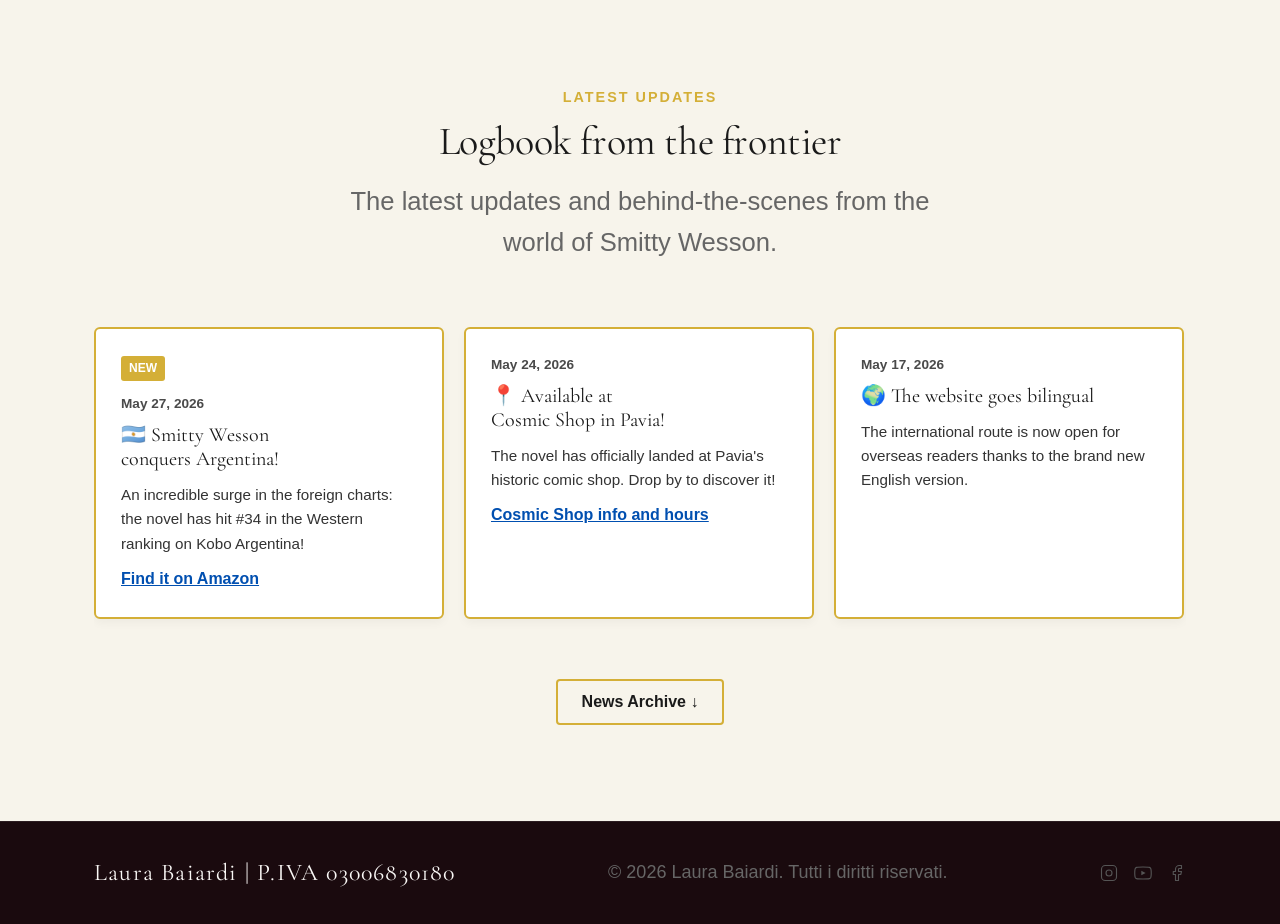
==== commit 73da8b31: "Update index.html" ====
--- a/en/index.html
+++ b/en/index.html
@@ -206,7 +206,7 @@
 Amidst schemes, daring escapes, pointed guns, and dangerous alliances, the two men find themselves bound by a shared destiny. But in the wild West, every choice comes with a price, and every friendship can turn into betrayal.
 Shootouts, forbidden passions, and intersecting revenges bring to life a fast-paced western, where the law is written by the barrel of a gun.</p>
       
-      <a href="https://www.google.it/books/edition/La_ballata_di_Smitty_Wesson/XpFuEQAAQBAJ?hl=it&gbpv=1" target="_blank" class="btn btn--secondary" data-umami-event="click-anteprima-google">Read the preview</a>
+      <a href="https://play.google.com/books/reader?id=XpFuEQAAQBAJ&pg=GBS.PP1&hl=it" target="_blank" class="btn btn--secondary" data-umami-event="click-anteprima-google">Read preview</a>
       <div class="pubblicazioni__links">
         <p class="pubblicazioni__links-label">Available on</p>
         <div class="pubblicazioni__logos">
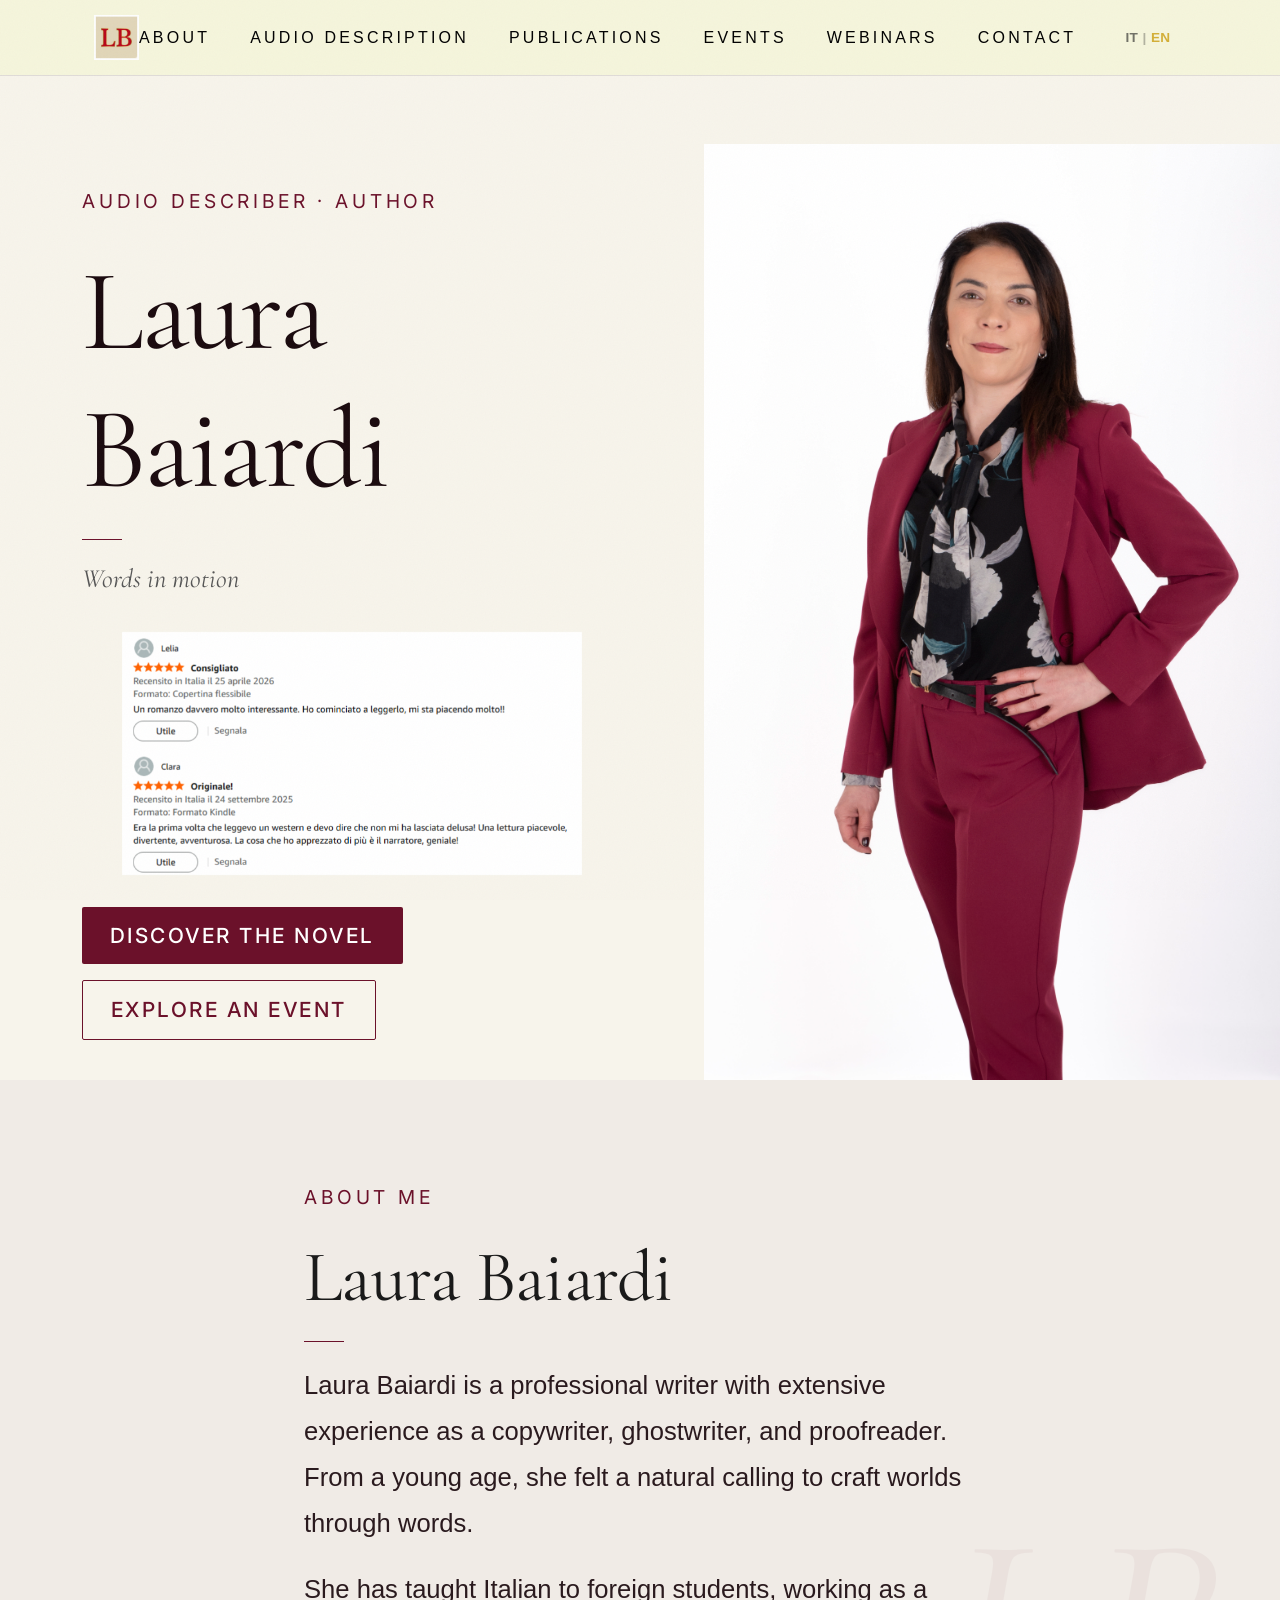
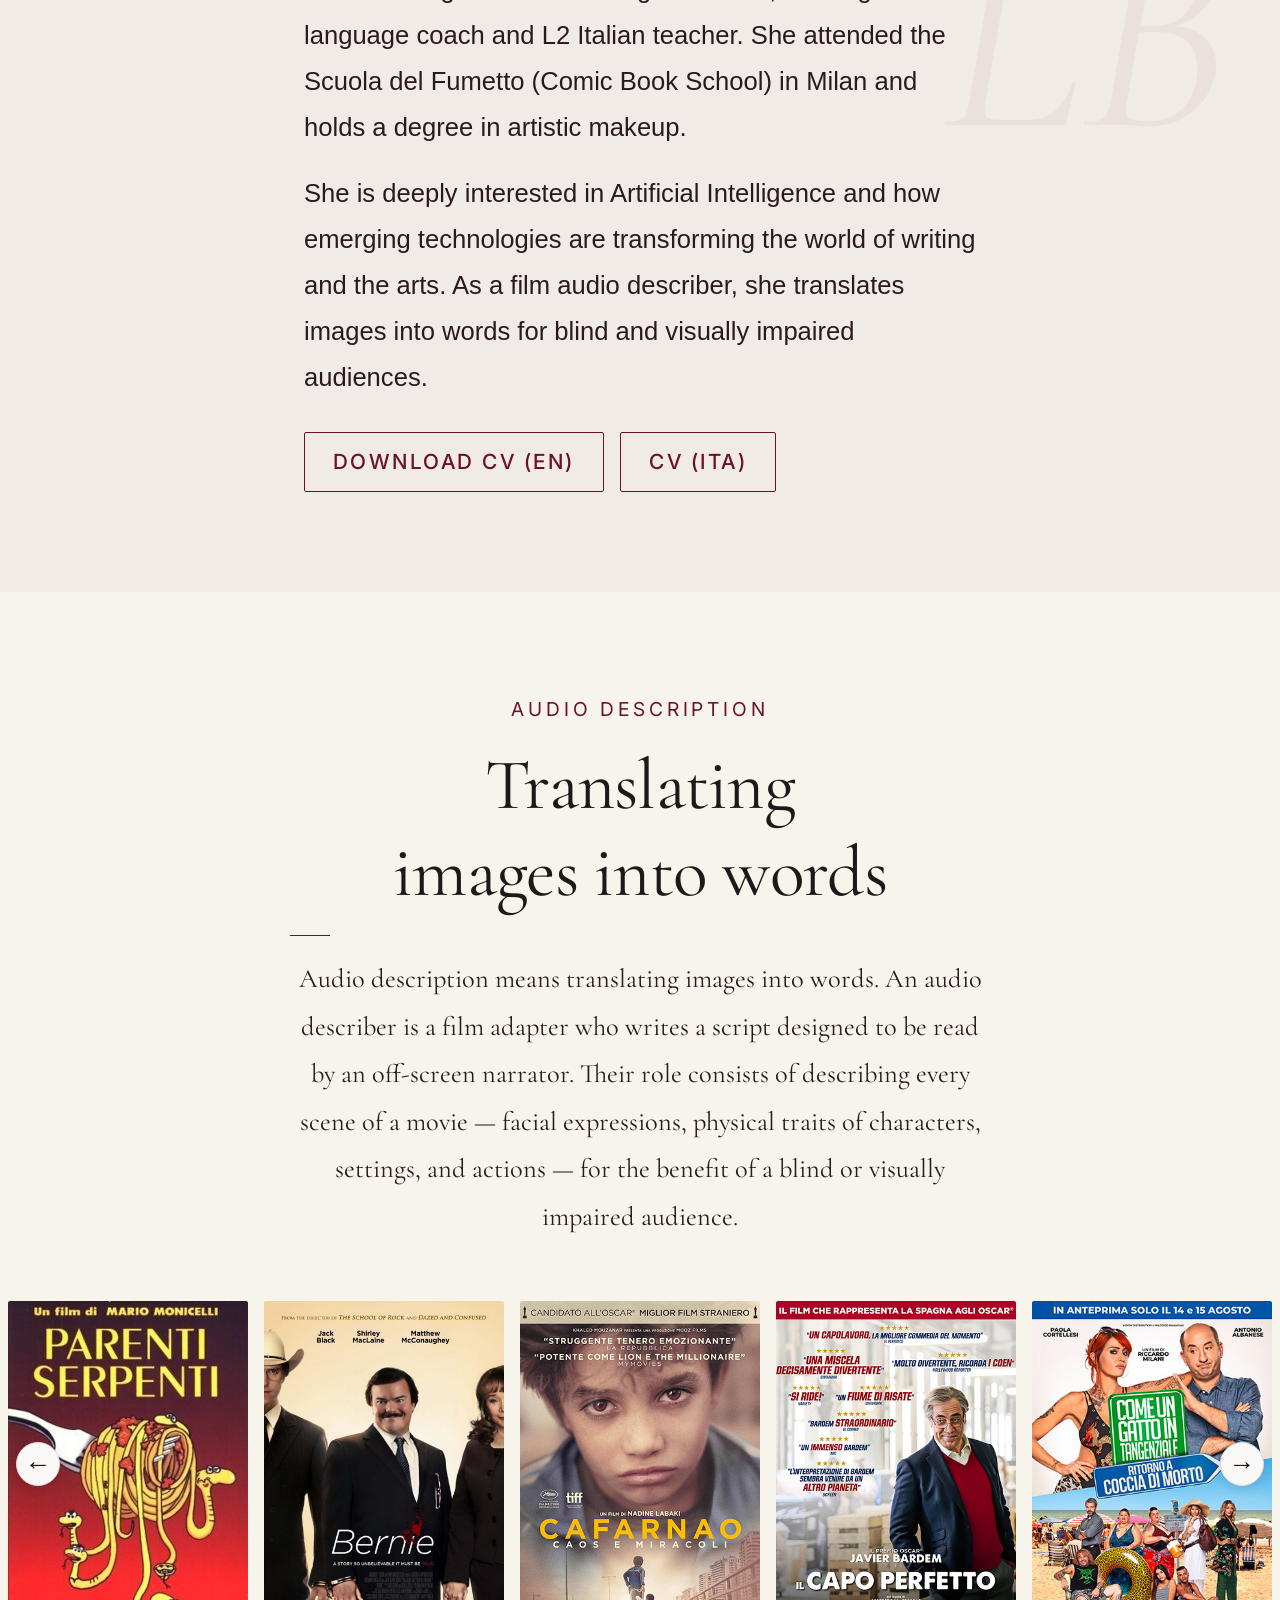
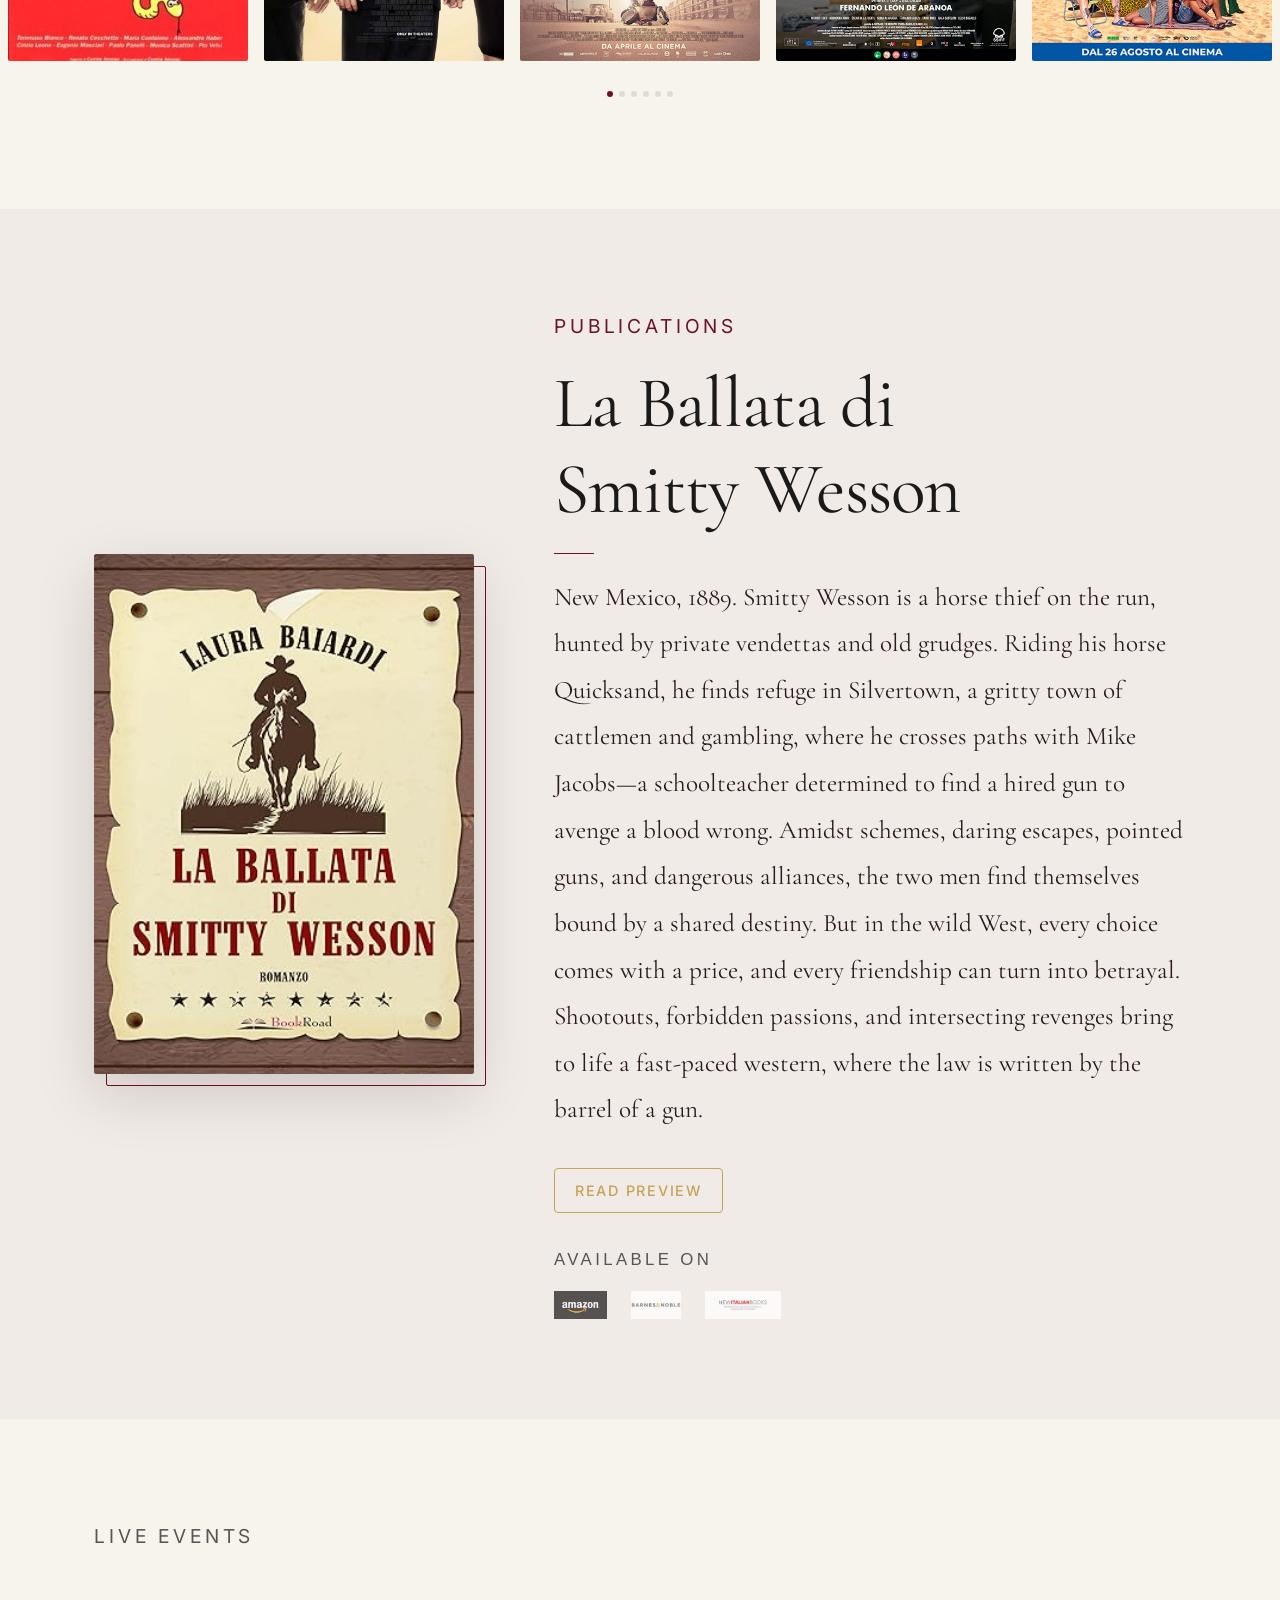
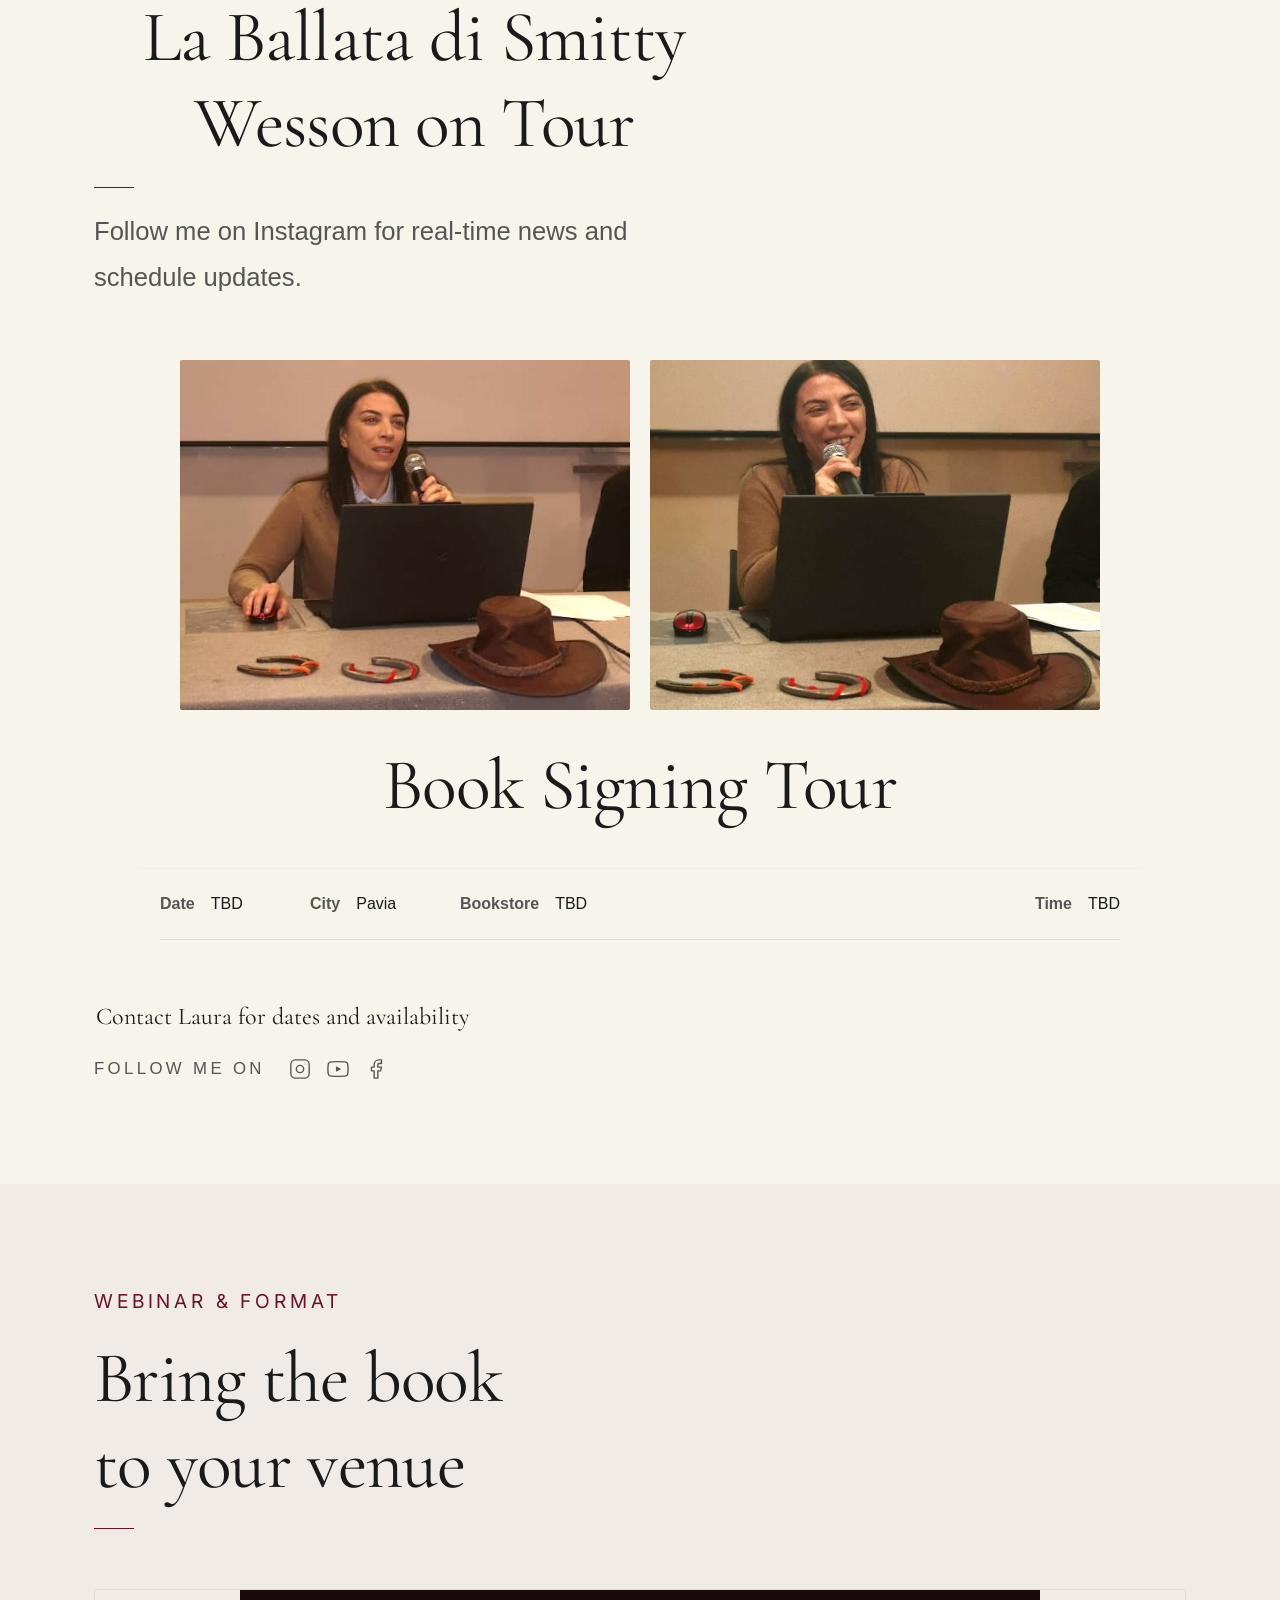
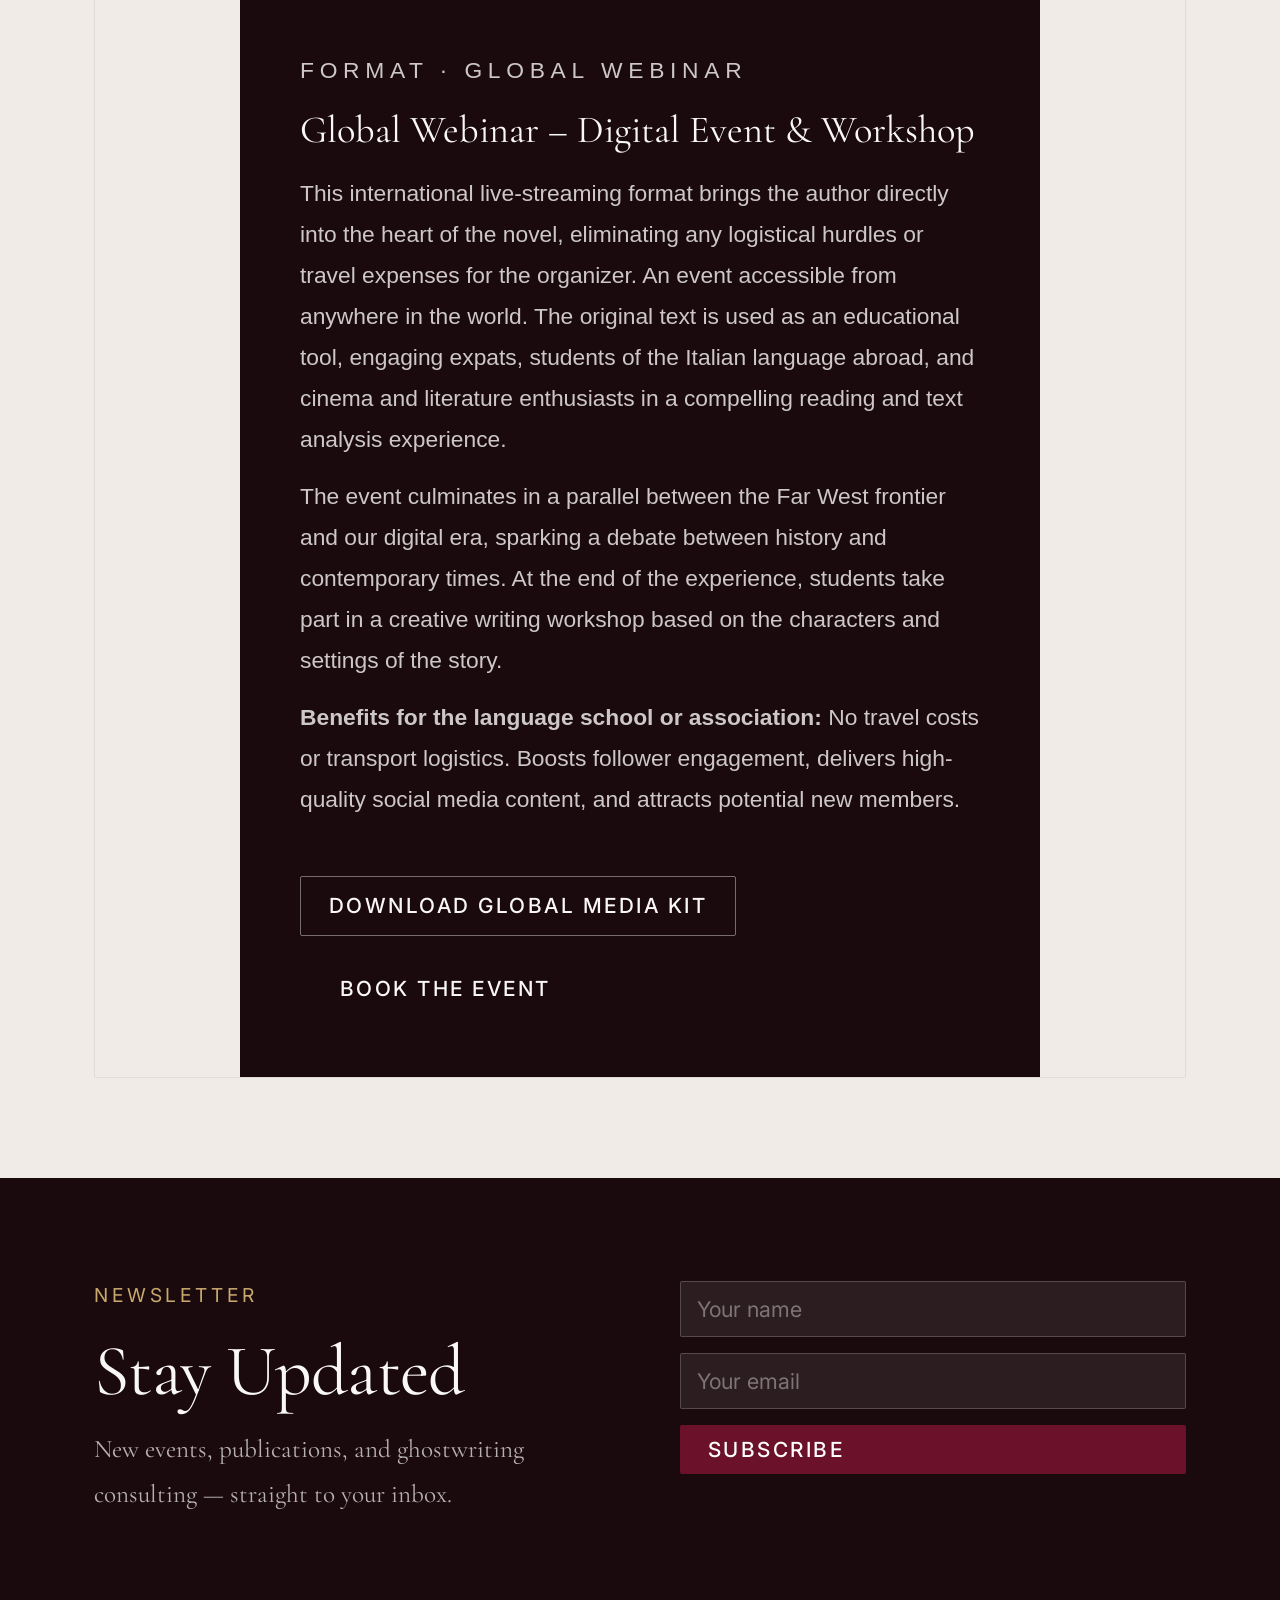
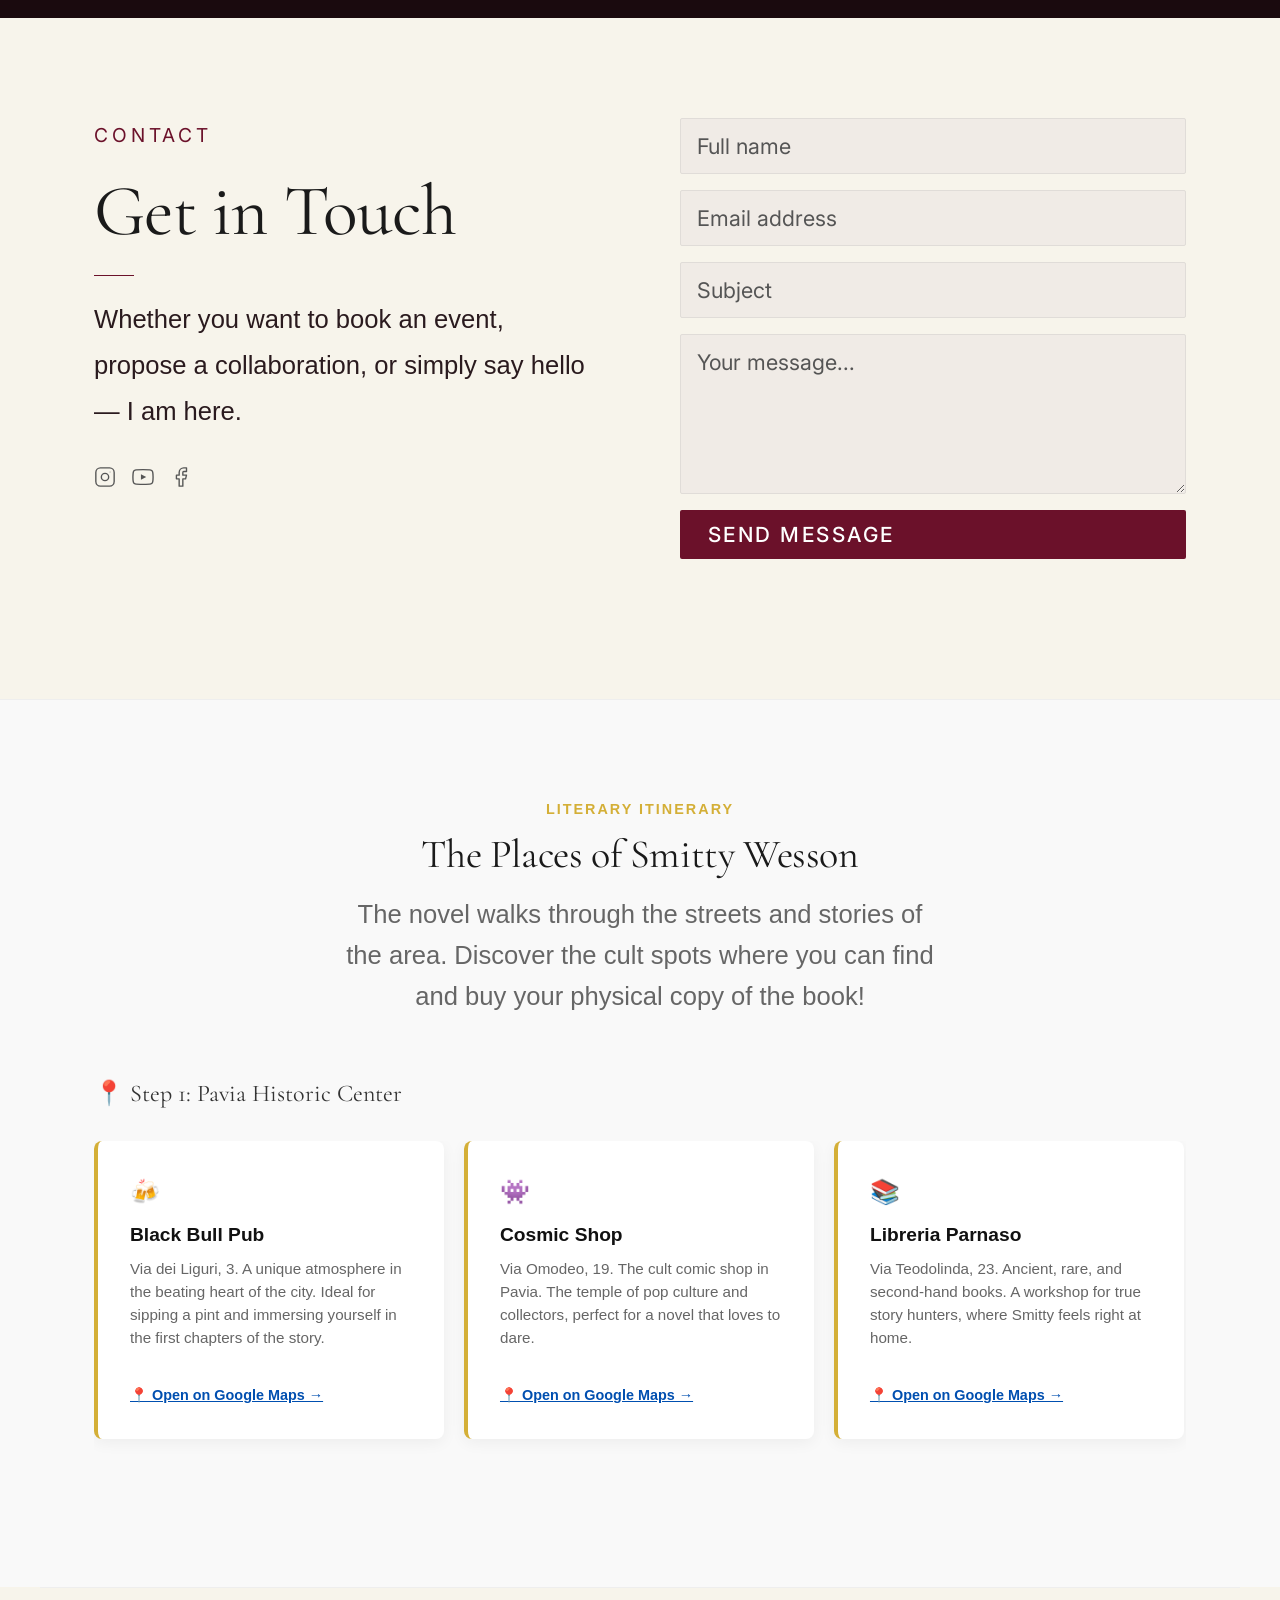
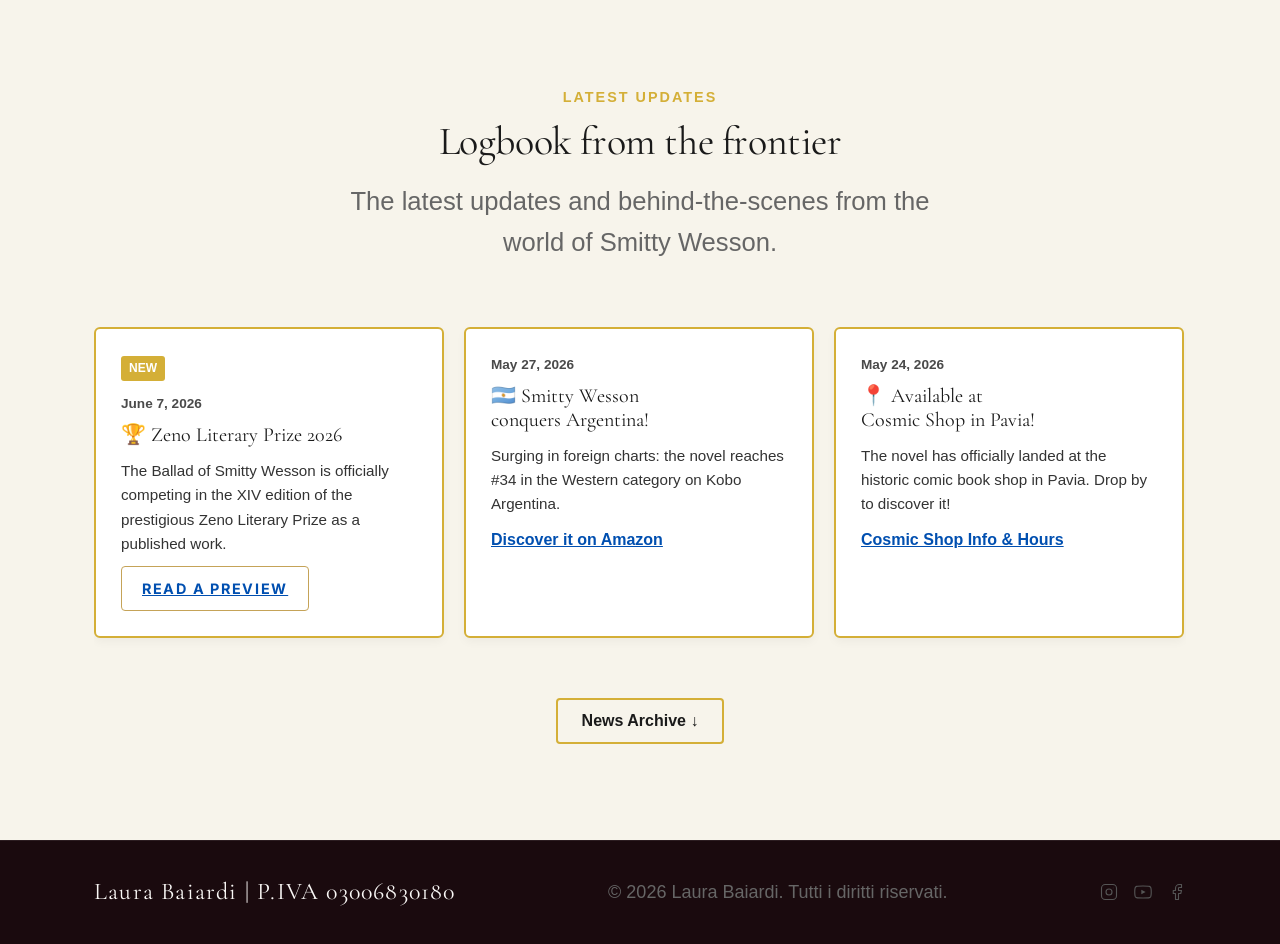
==== commit 41aceeda: "Update index.html" ====
--- a/en/index.html
+++ b/en/index.html
@@ -414,48 +414,46 @@
       <div class="gallery-track">
             
         <div class="news-box">
-            <span class="news-tag">New</span>
-            <span class="news-date">May 27, 2026</span>
-            <h3>🇦🇷 Smitty Wesson conquers Argentina!</h3>
-            <p>An incredible surge in the foreign charts: the novel has hit #34 in the Western ranking on Kobo Argentina!</p>
-            <a href="https://www.amazon.com/ballata-Smitty-Wesson-Laura-Baiardi/dp/8833222195/" target="_blank" rel="noopener" data-umami-event="en-click-news-argentina">Find it on Amazon</a>
-        </div>
+                <span class="news-tag">New</span>
+                <span class="news-date">June 7, 2026</span>
+                <h3>🏆 Zeno Literary Prize 2026</h3>
+                <p>The Ballad of Smitty Wesson is officially competing in the XIV edition of the prestigious Zeno Literary Prize as a published work.</p>
+                <a href="https://play.google.com/books/reader?id=XpFuEQAAQBAJ&pg=GBS.PP1&hl=it" target="_blank" class="btn btn--secondary" data-umami-event="click-news-zeno-en">Read a preview</a>
+            </div>
+
+            <div class="news-box">
+                <span class="news-date">May 27, 2026</span>
+                <h3>🇦🇷 Smitty Wesson conquers Argentina!</h3>
+                <p>Surging in foreign charts: the novel reaches #34 in the Western category on Kobo Argentina.</p>
+                <a href="https://amzn.to/3RwNCeq" target="_blank" rel="noopener" data-umami-event="click-news-argentina-en">Discover it on Amazon</a>
+            </div>
             
-        <div class="news-box">
-            <span class="news-date">May 24, 2026</span>
-            <h3>📍 Available at Cosmic Shop in Pavia!</h3>
-            <p>The novel has officially landed at Pavia's historic comic shop. Drop by to discover it!</p>
-            <a href="https://www.facebook.com/Cosmic.Shop.Fumetti" target="_blank" rel="noopener">Cosmic Shop info and hours</a>
-        </div>
-
-        <div class="news-box">
-            <span class="news-date">May 17, 2026</span>
-            <h3>🌍 The website goes bilingual</h3>
-            <p>The international route is now open for overseas readers thanks to the brand new English version.</p>
-        </div>
-
-        <div class="news-box">
-            <span class="news-date">March 15, 2026</span>
-            <h3>📈 Promotional project begins</h3>
-            <p>The book's promotional campaign officially starts. Social media channels are now live.</p>
-        </div>
-
-        <div class="news-box">
-            <span class="news-date">November 18, 2025</span>
-            <h3>🎖️ New Italian Books</h3>
-            <p>Following a tough selection process, the novel is featured in the showcase of the prestigious New Italian Books website.</p>
-        </div>
-
-        <div class="news-box">
-            <span class="news-date">August 29, 2025</span>
-            <h3>📖 The first edition</h3>
-            <p>The print runs come to life. Smitty Wesson is officially available in the stores of major online bookstores.</p>
-        </div>
-
-      </div> 
-    </div> 
-
-    <div class="archive-toggle-container" style="margin-top: 40px; text-align: center;">
+            <div class="news-box">
+                <span class="news-date">May 24, 2026</span>
+                <h3>📍 Available at Cosmic Shop in Pavia!</h3>
+                <p>The novel has officially landed at the historic comic book shop in Pavia. Drop by to discover it!</p>
+                <a href="https://www.facebook.com/Cosmic.Shop.Fumetti" target="_blank" rel="noopener">Cosmic Shop Info & Hours</a>
+            </div>
+
+            <div class="news-box">
+                <span class="news-date">May 17, 2026</span>
+                <h3>🌍 The website goes bilingual</h3>
+                <p>International routes open up for readers across the globe thanks to the new English version.</p>
+            </div>
+
+            <div class="news-box">
+                <span class="news-date">March 15, 2026</span>
+                <h3>📈 Book promotion project begins</h3>
+                <p>The promotional campaign for the novel kicks off. Official social media channels are now open.</p>
+            </div>
+
+            <div class="news-box">
+                <span class="news-date">November 18, 2025</span>
+                <h3>🎖️ New Italian Books</h3>
+                <p>After a tough selection process, the novel is featured on the prestigious New Italian Books showcase.</p>
+            </div>
+
+        </div> </div> <div class="archive-toggle-container" style="margin-top: 40px; text-align: center;">
         <button id="toggle-archive" class="btn-archive" aria-expanded="false" aria-controls="archive-drawer">
             News Archive ↓
         </button>
@@ -465,15 +463,21 @@
         <div class="archive-grid">
             
             <div class="news-box-archive">
+                <span class="news-date">August 29, 2025</span>
+                <h3>📖 The first print run</h3>
+                <p>The printed pages come to life. Smitty Wesson is officially available on major online bookstores.</p>
+            </div>
+            
+            <div class="news-box-archive">
                 <span class="news-date">Summer 2024</span>
                 <h3>✍️ The initial spark</h3>
-                <p>BookRoad publisher believes in Smitty Wesson and decides to launch an editorial crowdfunding campaign on their website.</p>
+                <p>BookRoad publisher believes in Smitty Wesson and decides to launch a crowdfunding campaign on their platform.</p>
             </div>
             
             <div class="news-box-archive">
                 <span class="news-date">Project Genesis</span>
-                <h3>🔍 The first drafts</h3>
-                <p>The project of a comedic Western story took shape in 2022 with the first draft. Over the next few years, it evolved into a full-length novel.</p>
+                <h3>🔍 First drafts</h3>
+                <p>The comedic western story project begins taking shape in 2022 with the first draft. Over a few years, it evolves into a complete novel.</p>
             </div>
             
         </div>
